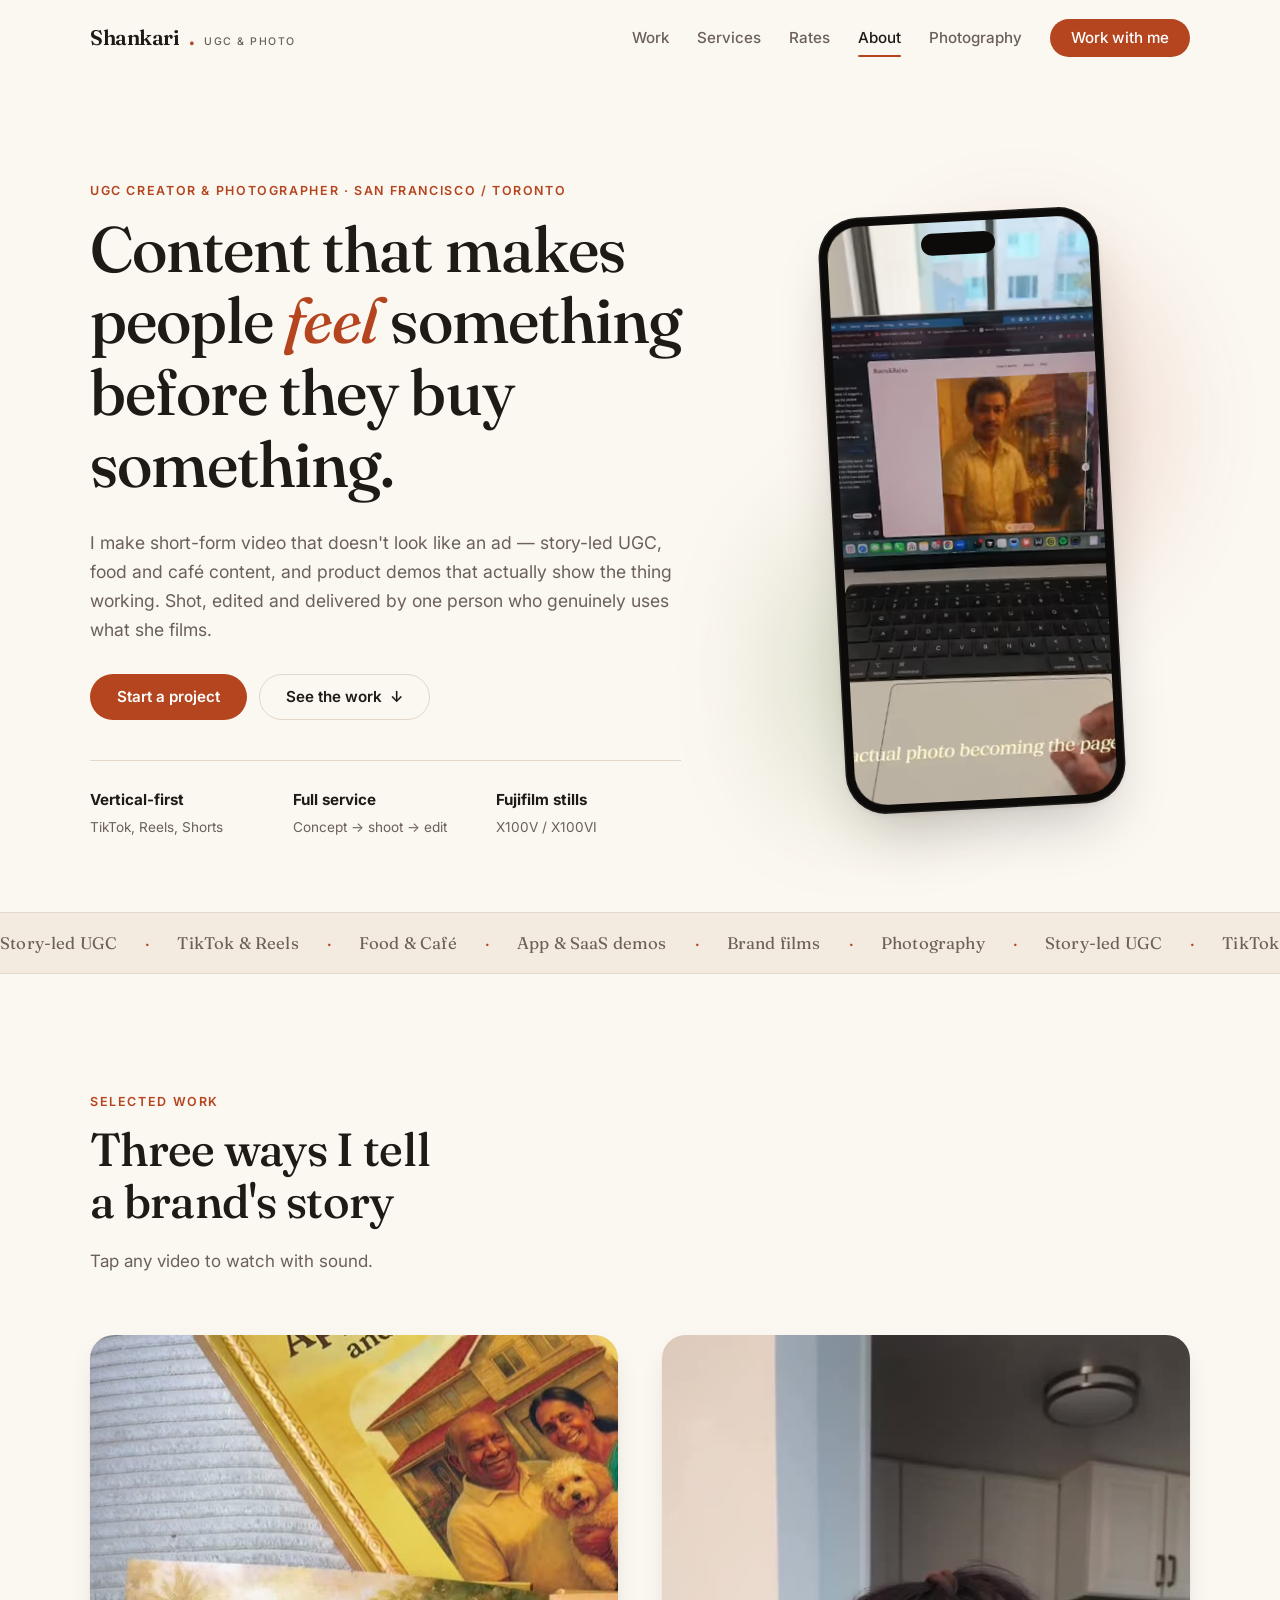
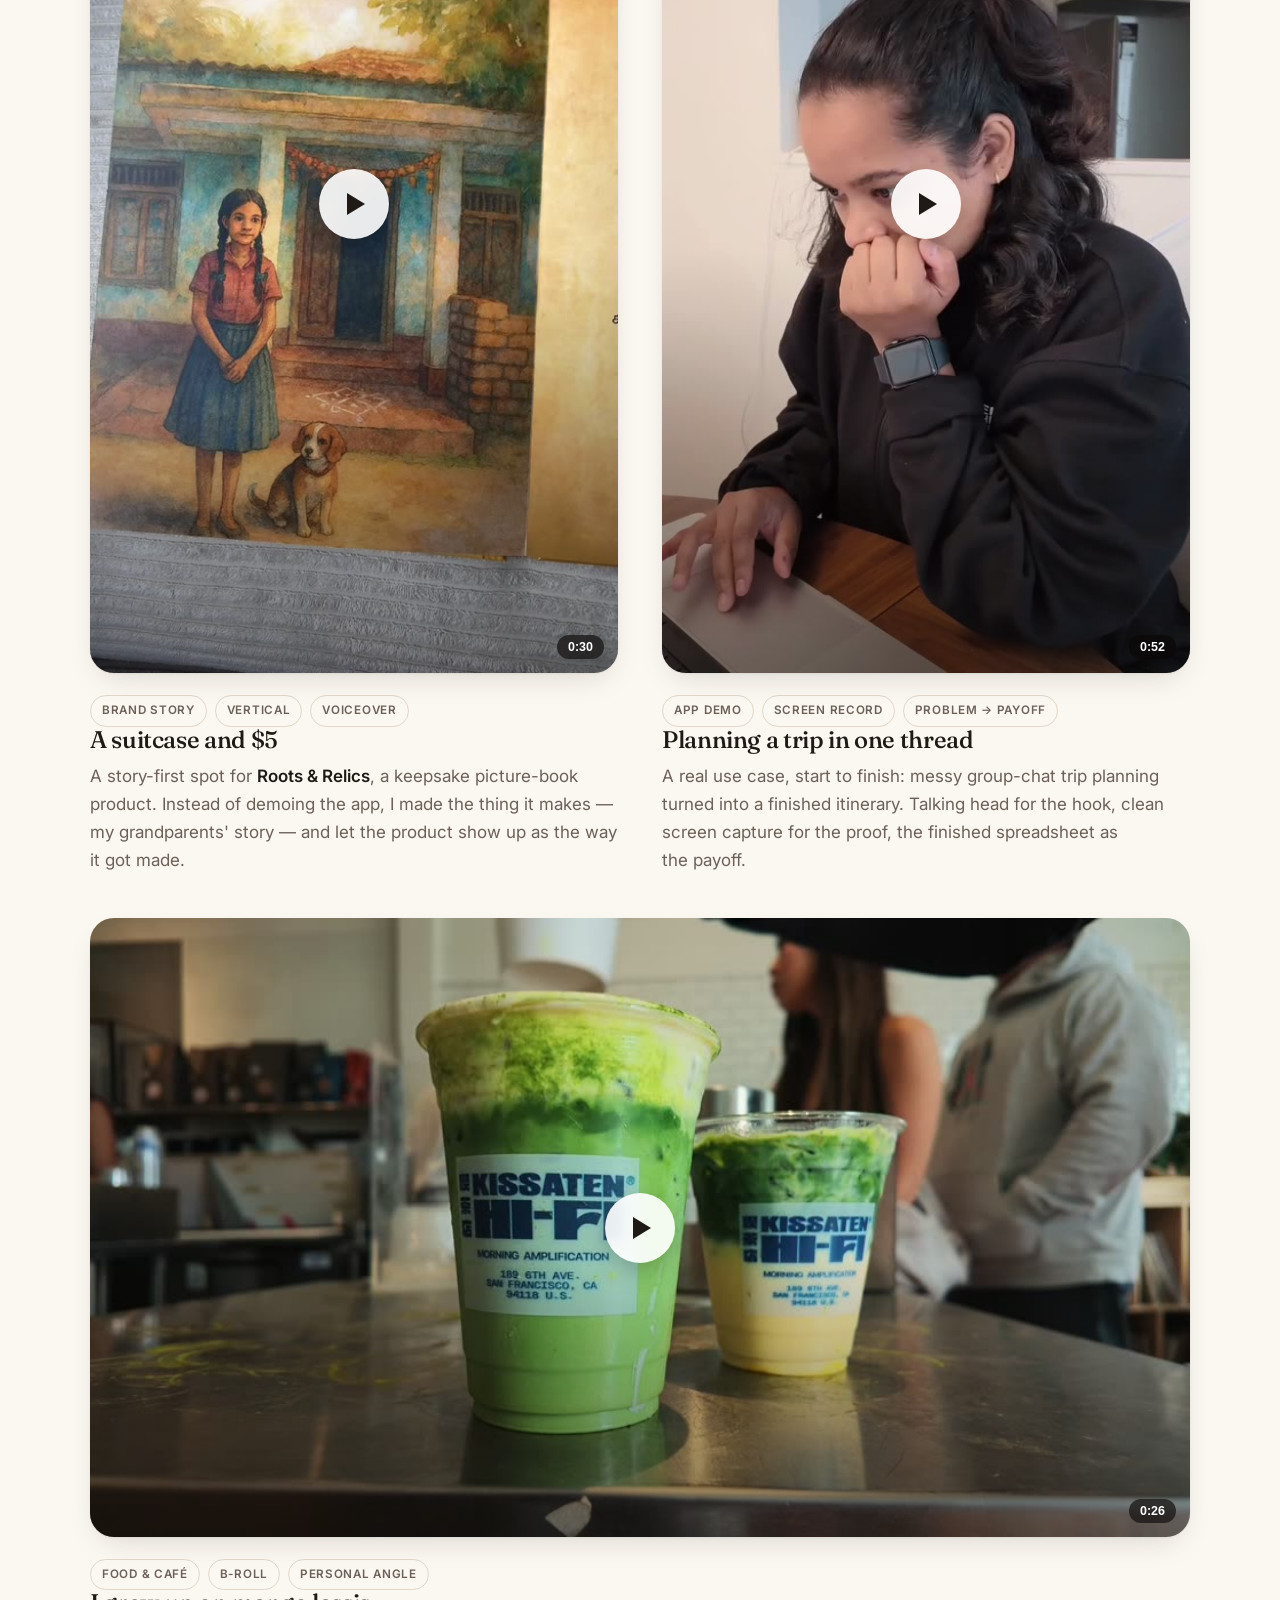
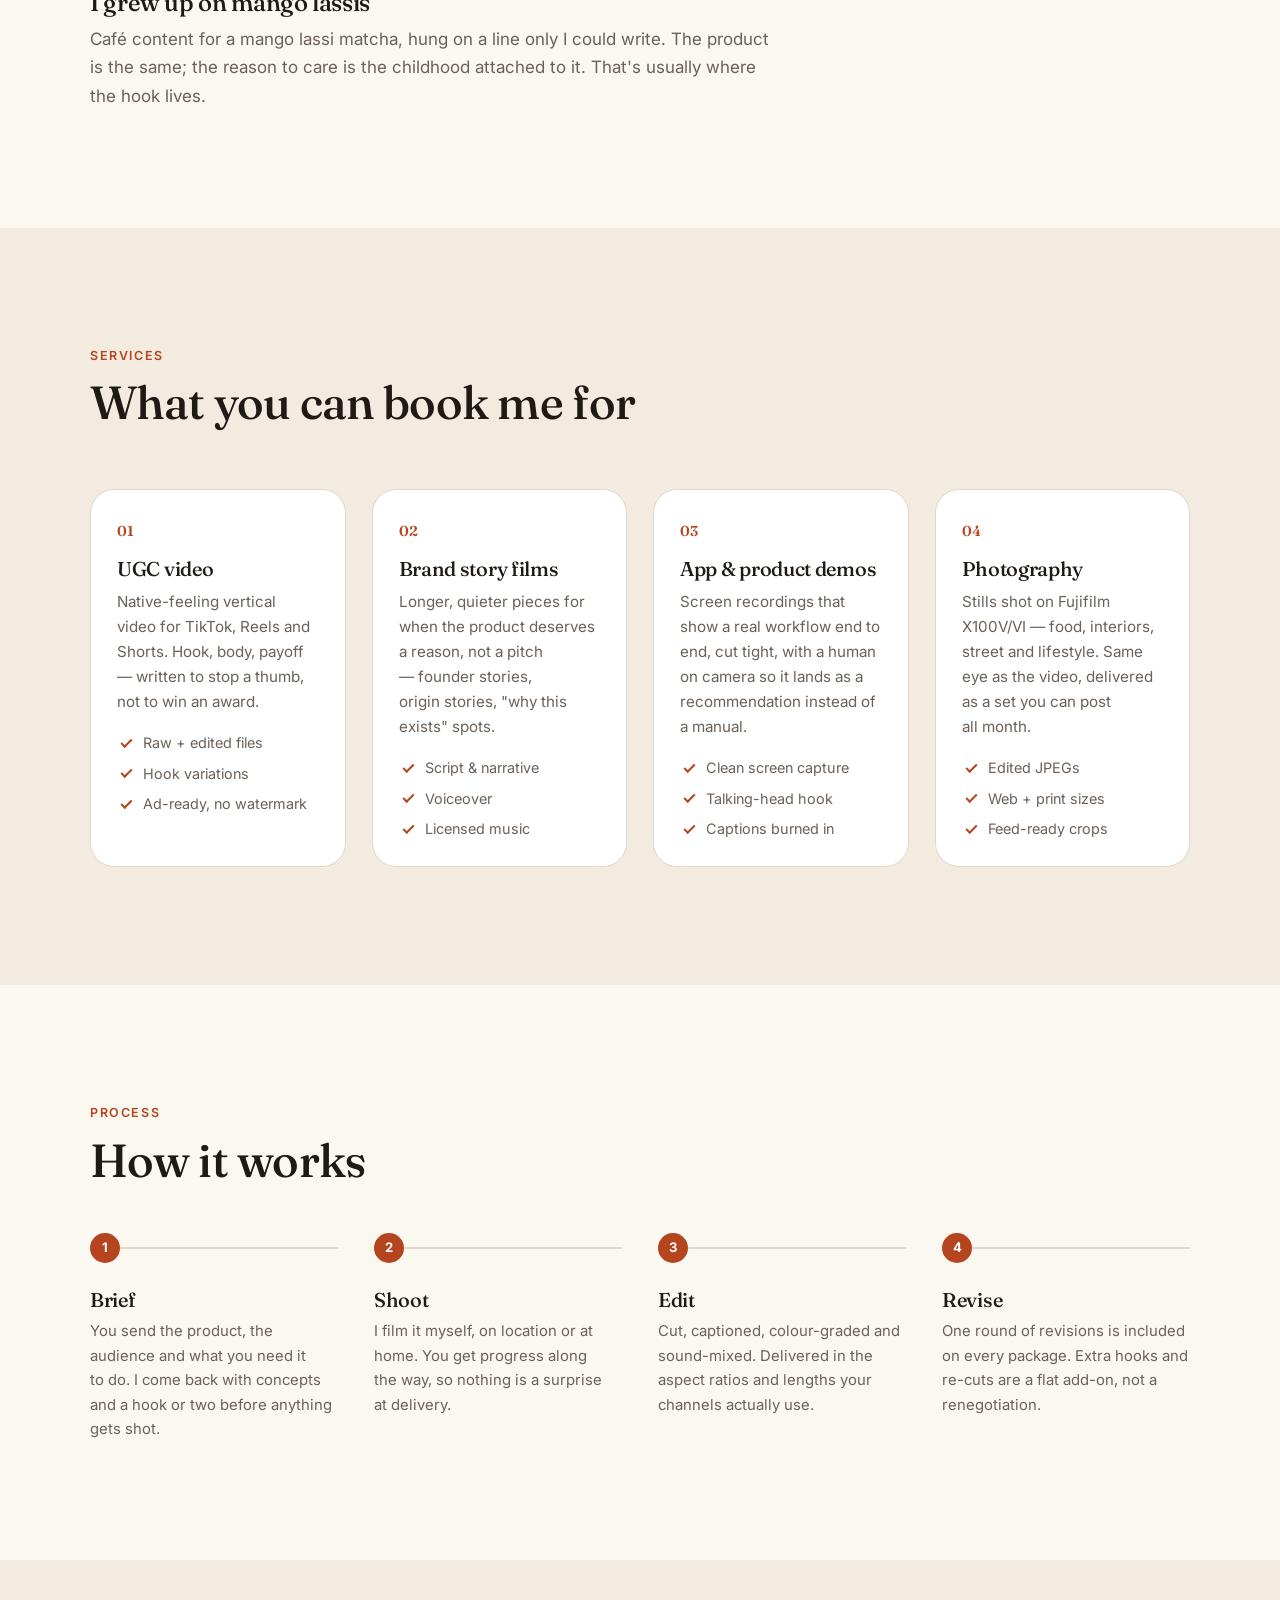
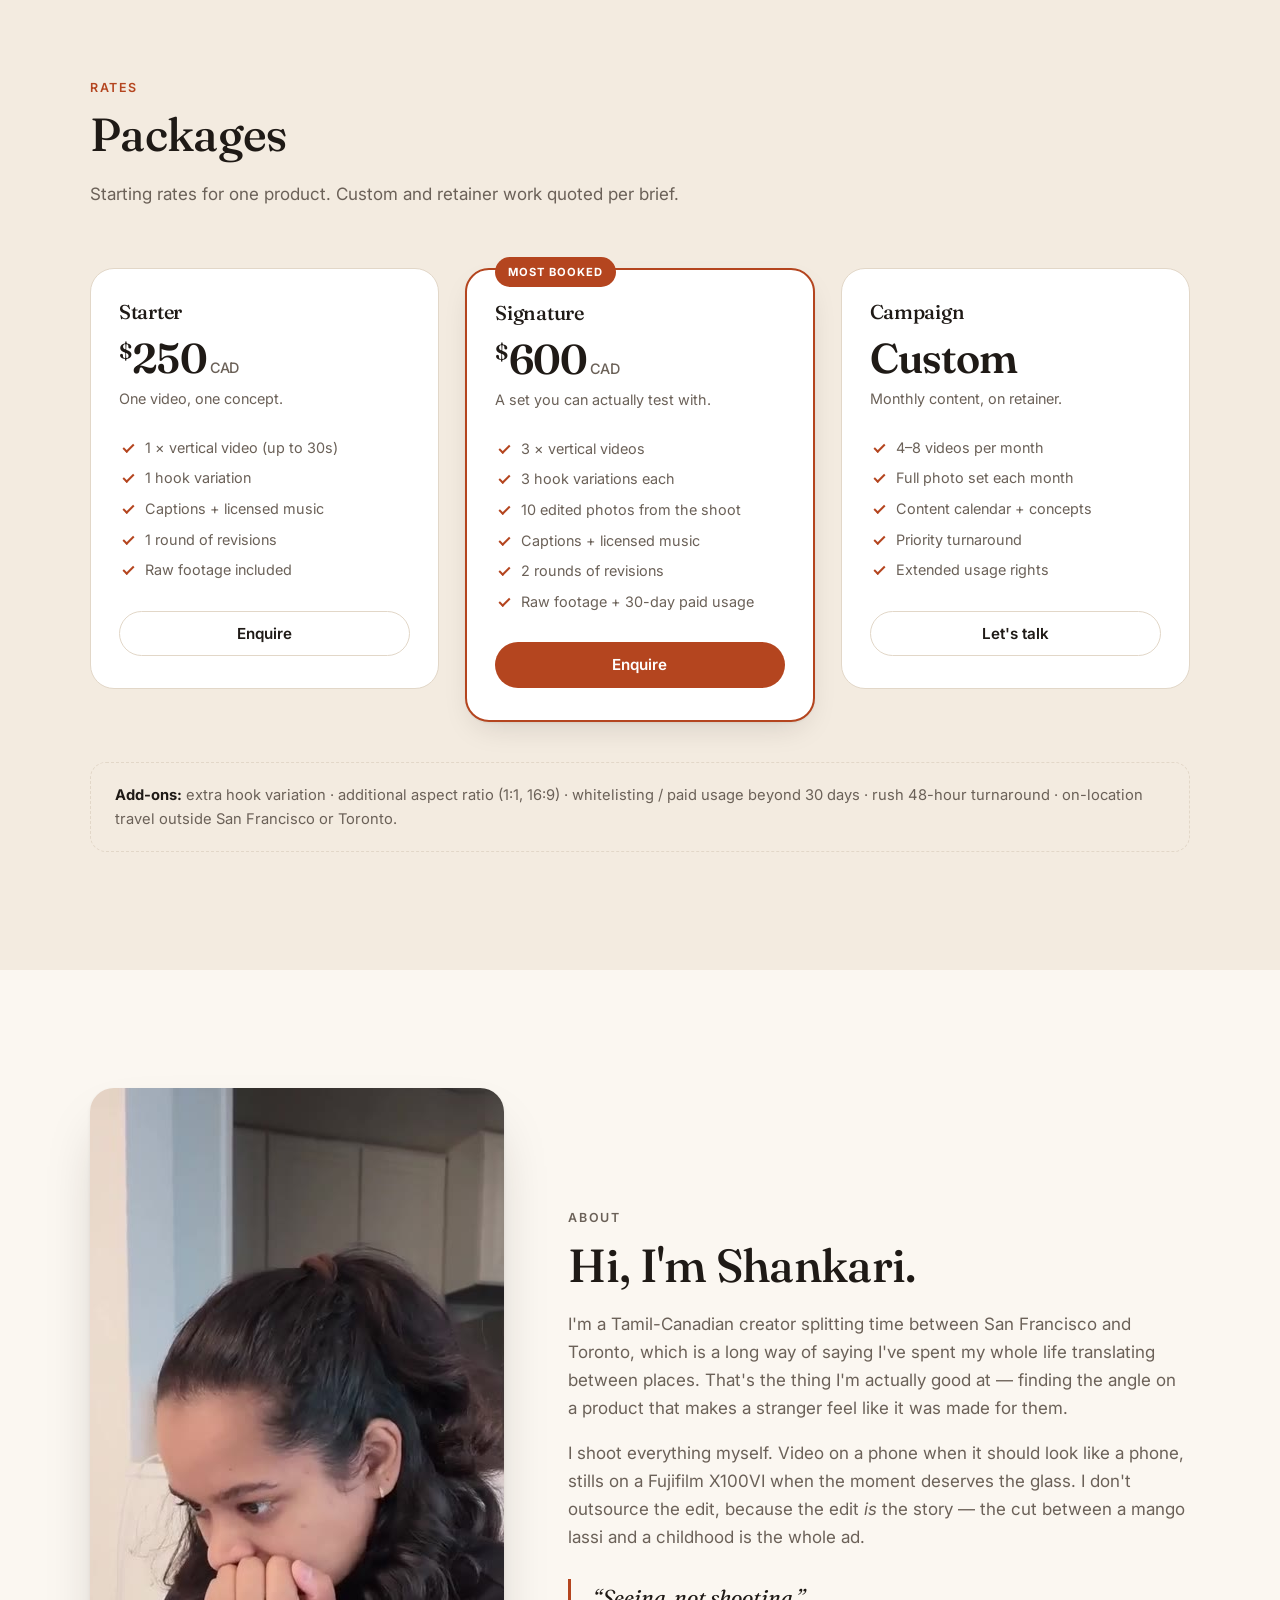
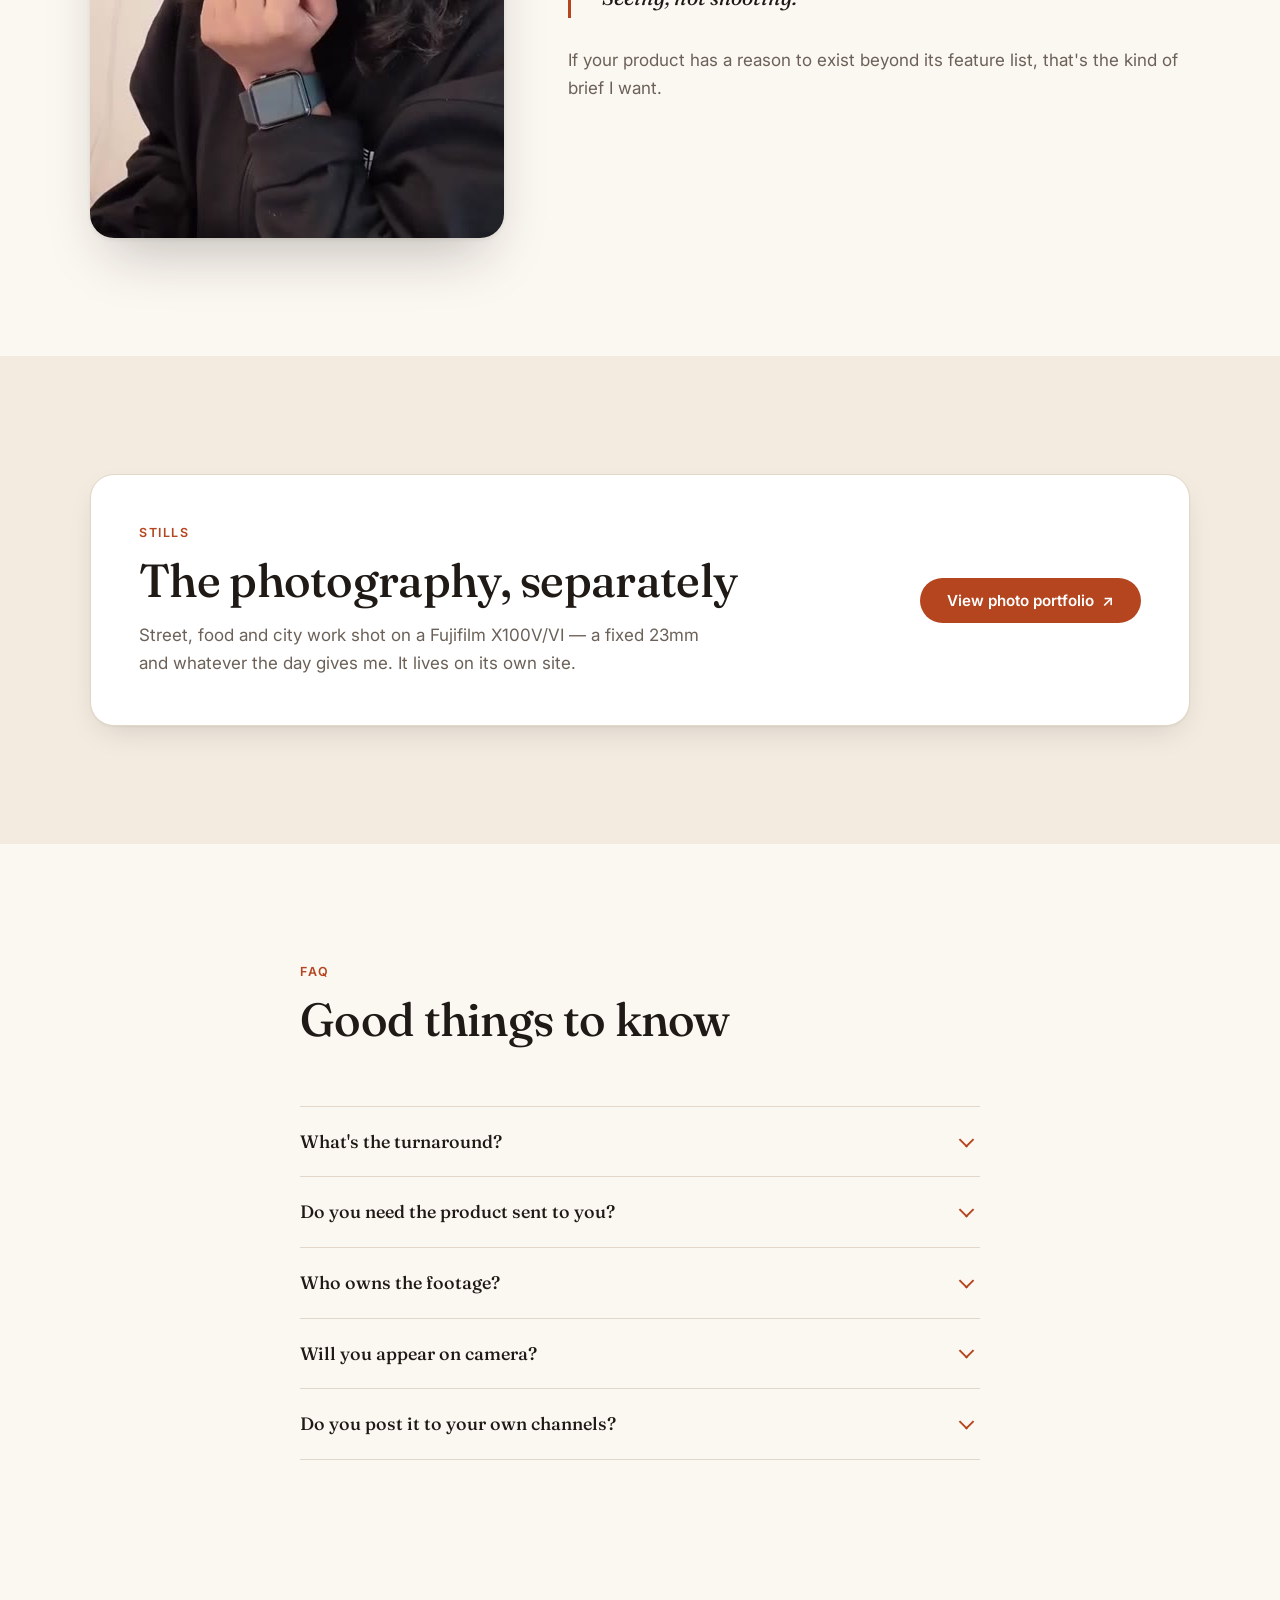
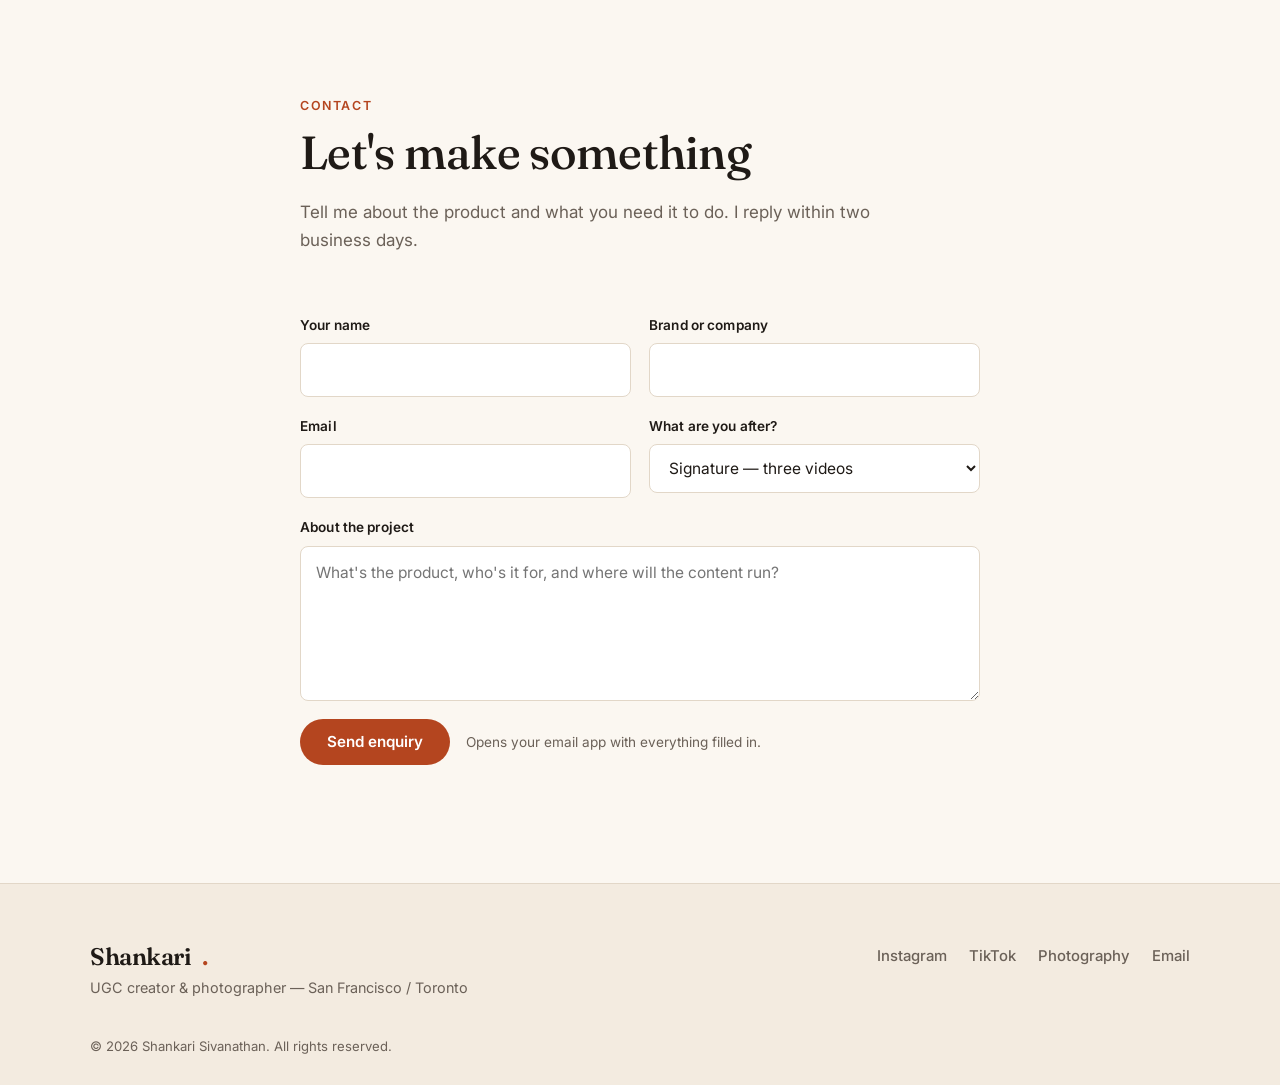
==== index.html @ bd24db2f "Add UGC portfolio site A one-page portfolio for UGC / short-form video work, built as static HTML, C" ====
<!doctype html>
<html lang="en">
<head>
<meta charset="utf-8">
<meta name="viewport" content="width=device-width, initial-scale=1">

<!-- ═══ EDIT ME ═══ Title + description show up in Google and when the link is shared. -->
<title>Shankari Sivanathan — UGC Creator &amp; Photographer</title>
<meta name="description" content="Story-led UGC, short-form video and photography for food, lifestyle and app brands. Based in San Francisco and Toronto.">
<meta name="author" content="Shankari Sivanathan">
<meta name="theme-color" content="#fbf7f1" media="(prefers-color-scheme: light)">
<meta name="theme-color" content="#16120f" media="(prefers-color-scheme: dark)">

<!-- Social share preview -->
<meta property="og:type" content="website">
<meta property="og:title" content="Shankari Sivanathan — UGC Creator &amp; Photographer">
<meta property="og:description" content="Story-led UGC, short-form video and photography for food, lifestyle and app brands.">
<meta property="og:image" content="assets/img/og-image.jpg">
<meta name="twitter:card" content="summary_large_image">

<link rel="icon" href="data:image/svg+xml,%3Csvg xmlns='http://www.w3.org/2000/svg' viewBox='0 0 100 100'%3E%3Ctext y='.9em' font-size='90'%3E%F0%9F%8E%9E%EF%B8%8F%3C/text%3E%3C/svg%3E">

<link rel="preconnect" href="https://fonts.googleapis.com">
<link rel="preconnect" href="https://fonts.gstatic.com" crossorigin>
<link href="https://fonts.googleapis.com/css2?family=Fraunces:opsz,wght@9..144,400;9..144,500;9..144,600&family=Inter:wght@400;500;600&display=swap" rel="stylesheet">
<link rel="stylesheet" href="assets/css/styles.css">
</head>

<body>
<a class="skip-link" href="#work">Skip to work</a>

<!-- ───────────────────────── Header ───────────────────────── -->
<header class="site-header" id="top">
  <div class="wrap header-inner">
    <a class="wordmark" href="#top">
      Shankari<span class="dot">.</span>
      <span class="wordmark-sub">UGC &amp; Photo</span>
    </a>

    <nav class="nav" id="nav" aria-label="Main">
      <a href="#work">Work</a>
      <a href="#services">Services</a>
      <a href="#rates">Rates</a>
      <a href="#about">About</a>
      <a href="#photography">Photography</a>
      <a class="btn btn-sm btn-primary" href="#contact">Work with me</a>
    </nav>

    <button class="nav-toggle" id="navToggle" aria-expanded="false" aria-controls="nav" aria-label="Open menu">
      <span></span><span></span><span></span>
    </button>
  </div>
</header>

<main>

<!-- ───────────────────────── Hero ───────────────────────── -->
<section class="hero">
  <div class="wrap hero-grid">
    <div class="hero-copy reveal">
      <p class="eyebrow">UGC Creator &amp; Photographer · San Francisco / Toronto</p>
      <h1>Content that makes people <em>feel</em> something<br>before they buy something.</h1>
      <p class="lede">
        I make short-form video that doesn't look like an ad — story-led UGC, food and café
        content, and product demos that actually show the thing working. Shot, edited and
        delivered by one person who genuinely uses what she films.
      </p>
      <div class="hero-actions">
        <a class="btn btn-primary" href="#contact">Start a project</a>
        <a class="btn btn-ghost" href="#work">See the work <span aria-hidden="true">↓</span></a>
      </div>
      <ul class="hero-meta">
        <li><strong>Vertical-first</strong><span>TikTok, Reels, Shorts</span></li>
        <li><strong>Full service</strong><span>Concept → shoot → edit</span></li>
        <li><strong>Fujifilm stills</strong><span>X100V / X100VI</span></li>
      </ul>
    </div>

    <div class="hero-visual reveal" aria-hidden="true">
      <div class="phone">
        <div class="phone-notch"></div>
        <video poster="assets/img/poster-roots.jpg"
               muted loop playsinline autoplay preload="metadata" tabindex="-1">
          <source src="assets/video/hero-loop.mp4"  type="video/mp4">
          <source src="assets/video/hero-loop.webm" type="video/webm">
        </video>
      </div>
      <div class="hero-blob"></div>
    </div>
  </div>
</section>

<!-- ───────────────────────── Marquee ───────────────────────── -->
<div class="marquee" aria-hidden="true">
  <div class="marquee-track">
    <span>Story-led UGC</span><span>·</span><span>TikTok &amp; Reels</span><span>·</span>
    <span>Food &amp; Café</span><span>·</span><span>App &amp; SaaS demos</span><span>·</span>
    <span>Brand films</span><span>·</span><span>Photography</span><span>·</span>
    <span>Story-led UGC</span><span>·</span><span>TikTok &amp; Reels</span><span>·</span>
    <span>Food &amp; Café</span><span>·</span><span>App &amp; SaaS demos</span><span>·</span>
    <span>Brand films</span><span>·</span><span>Photography</span><span>·</span>
  </div>
</div>

<!-- ───────────────────────── Work ───────────────────────── -->
<section class="section" id="work">
  <div class="wrap">
    <header class="section-head reveal">
      <p class="eyebrow">Selected work</p>
      <h2>Three ways I tell a brand's story</h2>
      <p class="section-sub">Tap any video to watch with sound.</p>
    </header>

    <!--
      ═══ ADD A NEW VIDEO ═══
      1. Drop the .mp4 in  assets/video/   (H.264 / .mp4 — not .mov)
         Optional: a matching .webm, listed in data-video-webm (see README)
      2. Drop a poster .jpg in  assets/img/
      3. Copy one <article class="work-card"> block below and change the
         data-video, data-title, poster, heading and text.
         Use class "is-wide" on the card for landscape (16:9) videos.
    -->
    <div class="work-grid">

      <article class="work-card reveal">
        <button class="work-media" data-video="assets/video/roots-and-relics.mp4"
                data-video-webm="assets/video/roots-and-relics.webm"
                data-title="Roots &amp; Relics — brand story film"
                aria-label="Play: Roots and Relics brand story film">
          <img src="assets/img/poster-roots.jpg" alt="Pages of a handmade picture book telling a family's story" loading="lazy" width="540" height="960">
          <span class="play" aria-hidden="true"></span>
          <span class="dur">0:30</span>
        </button>
        <div class="work-body">
          <p class="tags"><span>Brand story</span><span>Vertical</span><span>Voiceover</span></p>
          <h3>A suitcase and $5</h3>
          <p>A story-first spot for <strong>Roots &amp; Relics</strong>, a keepsake picture-book
             product. Instead of demoing the app, I made the thing it makes — my grandparents'
             story — and let the product show up as the way it got made.</p>
        </div>
      </article>

      <article class="work-card reveal">
        <button class="work-media" data-video="assets/video/ai-trip-planner.mp4"
                data-video-webm="assets/video/ai-trip-planner.webm"
                data-title="AI trip planner — product demo"
                aria-label="Play: AI trip planner product demo">
          <img src="assets/img/poster-trip.jpg" alt="Creator at a laptop planning a trip with an AI assistant" loading="lazy" width="540" height="960">
          <span class="play" aria-hidden="true"></span>
          <span class="dur">0:52</span>
        </button>
        <div class="work-body">
          <p class="tags"><span>App demo</span><span>Screen record</span><span>Problem → payoff</span></p>
          <h3>Planning a trip in one thread</h3>
          <p>A real use case, start to finish: messy group-chat trip planning turned into a
             finished itinerary. Talking head for the hook, clean screen capture for the proof,
             the finished spreadsheet as the payoff.</p>
        </div>
      </article>

      <article class="work-card is-wide reveal">
        <button class="work-media" data-video="assets/video/kissaten-matcha.mp4"
                data-video-webm="assets/video/kissaten-matcha.webm"
                data-title="Kissaten Hi-Fi — café content"
                aria-label="Play: Kissaten Hi-Fi café content">
          <img src="assets/img/poster-matcha.jpg" alt="Two mango lassi matcha drinks on a café counter" loading="lazy" width="960" height="540">
          <span class="play" aria-hidden="true"></span>
          <span class="dur">0:26</span>
        </button>
        <div class="work-body">
          <p class="tags"><span>Food &amp; café</span><span>B-roll</span><span>Personal angle</span></p>
          <h3>I grew up on mango lassis</h3>
          <p>Café content for a mango lassi matcha, hung on a line only I could write. The
             product is the same; the reason to care is the childhood attached to it. That's
             usually where the hook lives.</p>
        </div>
      </article>

    </div>
  </div>
</section>

<!-- ───────────────────────── Services ───────────────────────── -->
<section class="section section-alt" id="services">
  <div class="wrap">
    <header class="section-head reveal">
      <p class="eyebrow">Services</p>
      <h2>What you can book me for</h2>
    </header>

    <div class="card-grid">
      <article class="card reveal">
        <span class="card-num">01</span>
        <h3>UGC video</h3>
        <p>Native-feeling vertical video for TikTok, Reels and Shorts. Hook, body, payoff —
           written to stop a thumb, not to win an award.</p>
        <ul class="ticks">
          <li>Raw + edited files</li><li>Hook variations</li><li>Ad-ready, no watermark</li>
        </ul>
      </article>

      <article class="card reveal">
        <span class="card-num">02</span>
        <h3>Brand story films</h3>
        <p>Longer, quieter pieces for when the product deserves a reason, not a pitch — founder
           stories, origin stories, "why this exists" spots.</p>
        <ul class="ticks">
          <li>Script &amp; narrative</li><li>Voiceover</li><li>Licensed music</li>
        </ul>
      </article>

      <article class="card reveal">
        <span class="card-num">03</span>
        <h3>App &amp; product demos</h3>
        <p>Screen recordings that show a real workflow end to end, cut tight, with a human on
           camera so it lands as a recommendation instead of a manual.</p>
        <ul class="ticks">
          <li>Clean screen capture</li><li>Talking-head hook</li><li>Captions burned in</li>
        </ul>
      </article>

      <article class="card reveal">
        <span class="card-num">04</span>
        <h3>Photography</h3>
        <p>Stills shot on Fujifilm X100V/VI — food, interiors, street and lifestyle. Same eye
           as the video, delivered as a set you can post all month.</p>
        <ul class="ticks">
          <li>Edited JPEGs</li><li>Web + print sizes</li><li>Feed-ready crops</li>
        </ul>
      </article>
    </div>
  </div>
</section>

<!-- ───────────────────────── Process ───────────────────────── -->
<section class="section" id="process">
  <div class="wrap">
    <header class="section-head reveal">
      <p class="eyebrow">Process</p>
      <h2>How it works</h2>
    </header>
    <ol class="steps">
      <li class="reveal"><span class="step-n">1</span><h3>Brief</h3>
        <p>You send the product, the audience and what you need it to do. I come back with
           concepts and a hook or two before anything gets shot.</p></li>
      <li class="reveal"><span class="step-n">2</span><h3>Shoot</h3>
        <p>I film it myself, on location or at home. You get progress along the way, so nothing
           is a surprise at delivery.</p></li>
      <li class="reveal"><span class="step-n">3</span><h3>Edit</h3>
        <p>Cut, captioned, colour-graded and sound-mixed. Delivered in the aspect ratios and
           lengths your channels actually use.</p></li>
      <li class="reveal"><span class="step-n">4</span><h3>Revise</h3>
        <p>One round of revisions is included on every package. Extra hooks and re-cuts are a
           flat add-on, not a renegotiation.</p></li>
    </ol>
  </div>
</section>

<!-- ───────────────────────── Rates ───────────────────────── -->
<section class="section section-alt" id="rates">
  <div class="wrap">
    <header class="section-head reveal">
      <p class="eyebrow">Rates</p>
      <h2>Packages</h2>
      <p class="section-sub">Starting rates for one product. Custom and retainer work quoted per brief.</p>
    </header>

    <!--
      ═══ EDIT ME ═══  Set your real prices, currency and deliverables below.
      These numbers are placeholders — change every one before you share this link.
    -->
    <div class="price-grid">
      <article class="price reveal">
        <h3>Starter</h3>
        <p class="amount"><span class="cur">$</span>250<span class="per"> CAD</span></p>
        <p class="price-sub">One video, one concept.</p>
        <ul class="ticks">
          <li>1 × vertical video (up to 30s)</li>
          <li>1 hook variation</li>
          <li>Captions + licensed music</li>
          <li>1 round of revisions</li>
          <li>Raw footage included</li>
        </ul>
        <a class="btn btn-ghost btn-block" href="#contact">Enquire</a>
      </article>

      <article class="price featured reveal">
        <span class="badge">Most booked</span>
        <h3>Signature</h3>
        <p class="amount"><span class="cur">$</span>600<span class="per"> CAD</span></p>
        <p class="price-sub">A set you can actually test with.</p>
        <ul class="ticks">
          <li>3 × vertical videos</li>
          <li>3 hook variations each</li>
          <li>10 edited photos from the shoot</li>
          <li>Captions + licensed music</li>
          <li>2 rounds of revisions</li>
          <li>Raw footage + 30-day paid usage</li>
        </ul>
        <a class="btn btn-primary btn-block" href="#contact">Enquire</a>
      </article>

      <article class="price reveal">
        <h3>Campaign</h3>
        <p class="amount">Custom</p>
        <p class="price-sub">Monthly content, on retainer.</p>
        <ul class="ticks">
          <li>4–8 videos per month</li>
          <li>Full photo set each month</li>
          <li>Content calendar + concepts</li>
          <li>Priority turnaround</li>
          <li>Extended usage rights</li>
        </ul>
        <a class="btn btn-ghost btn-block" href="#contact">Let's talk</a>
      </article>
    </div>

    <p class="addons reveal">
      <strong>Add-ons:</strong> extra hook variation · additional aspect ratio (1:1, 16:9) ·
      whitelisting / paid usage beyond 30 days · rush 48-hour turnaround · on-location travel
      outside San Francisco or Toronto.
    </p>
  </div>
</section>

<!-- ───────────────────────── About ───────────────────────── -->
<section class="section" id="about">
  <div class="wrap about-grid">
    <div class="about-photo reveal">
      <img src="assets/img/portrait.jpg" alt="Shankari at her desk, mid-thought" loading="lazy" width="600" height="750">
    </div>
    <div class="about-copy reveal">
      <p class="eyebrow">About</p>
      <h2>Hi, I'm Shankari.</h2>
      <p>I'm a Tamil-Canadian creator splitting time between San Francisco and Toronto, which is
         a long way of saying I've spent my whole life translating between places. That's the
         thing I'm actually good at — finding the angle on a product that makes a stranger feel
         like it was made for them.</p>
      <p>I shoot everything myself. Video on a phone when it should look like a phone, stills on
         a Fujifilm X100VI when the moment deserves the glass. I don't outsource the edit,
         because the edit <em>is</em> the story — the cut between a mango lassi and a childhood
         is the whole ad.</p>
      <blockquote>“Seeing, not shooting.”</blockquote>
      <p>If your product has a reason to exist beyond its feature list, that's the kind of brief
         I want.</p>
    </div>
  </div>
</section>

<!-- ───────────────────────── Photography ───────────────────────── -->
<section class="section section-alt" id="photography">
  <div class="wrap">
    <div class="photo-cta reveal">
      <div>
        <p class="eyebrow">Stills</p>
        <h2>The photography, separately</h2>
        <p>Street, food and city work shot on a Fujifilm X100V/VI — a fixed 23mm and whatever the
           day gives me. It lives on its own site.</p>
      </div>
      <!-- ═══ EDIT ME ═══ Your Fujifilm portfolio link. -->
      <a class="btn btn-primary" href="https://readymag.website/u4170055511/6109700/" target="_blank" rel="noopener">
        View photo portfolio <span aria-hidden="true">↗</span>
      </a>
    </div>
  </div>
</section>

<!-- ───────────────────────── FAQ ───────────────────────── -->
<section class="section" id="faq">
  <div class="wrap narrow">
    <header class="section-head reveal">
      <p class="eyebrow">FAQ</p>
      <h2>Good things to know</h2>
    </header>

    <div class="faq reveal">
      <details>
        <summary>What's the turnaround?</summary>
        <p>Usually 7–10 days from receiving the product, depending on the package. Rush delivery
           in 48 hours is available as an add-on.</p>
      </details>
      <details>
        <summary>Do you need the product sent to you?</summary>
        <p>For physical products, yes — genuine use is the whole point, and it shows on camera.
           For apps and software, account access is enough.</p>
      </details>
      <details>
        <summary>Who owns the footage?</summary>
        <p>You get full ownership of the delivered videos for organic use. Paid ads and
           whitelisting are included for 30 days on Signature; longer usage is a flat add-on.</p>
      </details>
      <details>
        <summary>Will you appear on camera?</summary>
        <p>Yes, when it helps. Some briefs are better as hands-only or pure B-roll — I'll tell
           you which one I think your product needs.</p>
      </details>
      <details>
        <summary>Do you post it to your own channels?</summary>
        <p>Content is delivered for you to post. Posting to my own accounts is available as a
           separate add-on, quoted per campaign.</p>
      </details>
    </div>
  </div>
</section>

<!-- ───────────────────────── Contact ───────────────────────── -->
<section class="section contact" id="contact">
  <div class="wrap narrow">
    <header class="section-head reveal">
      <p class="eyebrow">Contact</p>
      <h2>Let's make something</h2>
      <p class="section-sub">Tell me about the product and what you need it to do. I reply within two business days.</p>
    </header>

    <!--
      ═══ EDIT ME ═══
      This form opens the visitor's email app, pre-filled. It needs no server, so it
      works on GitHub Pages as-is — just change data-email below to your real address.

      Want messages to land in your inbox without opening their mail app?
      Make a free form at https://formspree.io, then replace the <form> tag with:
          <form class="form" action="https://formspree.io/f/YOUR_ID" method="POST">
      and delete the data-email attribute.
    -->
    <form class="form reveal" id="contactForm" data-email="YOUR-EMAIL@example.com">
      <div class="field">
        <label for="f-name">Your name</label>
        <input id="f-name" name="name" type="text" required autocomplete="name">
      </div>
      <div class="field">
        <label for="f-brand">Brand or company</label>
        <input id="f-brand" name="brand" type="text" autocomplete="organization">
      </div>
      <div class="field">
        <label for="f-email">Email</label>
        <input id="f-email" name="email" type="email" required autocomplete="email">
      </div>
      <div class="field">
        <label for="f-package">What are you after?</label>
        <select id="f-package" name="package">
          <option>Starter — one video</option>
          <option selected>Signature — three videos</option>
          <option>Campaign — monthly retainer</option>
          <option>Photography only</option>
          <option>Not sure yet</option>
        </select>
      </div>
      <div class="field full">
        <label for="f-msg">About the project</label>
        <textarea id="f-msg" name="message" rows="5" required
          placeholder="What's the product, who's it for, and where will the content run?"></textarea>
      </div>
      <div class="full form-actions">
        <button class="btn btn-primary" type="submit">Send enquiry</button>
        <p class="form-note" id="formNote">Opens your email app with everything filled in.</p>
      </div>
    </form>
  </div>
</section>

</main>

<!-- ───────────────────────── Footer ───────────────────────── -->
<footer class="site-footer">
  <div class="wrap footer-inner">
    <div>
      <p class="wordmark">Shankari<span class="dot">.</span></p>
      <p class="muted">UGC creator &amp; photographer — San Francisco / Toronto</p>
    </div>
    <!-- ═══ EDIT ME ═══ Swap in your real handles and links. -->
    <nav class="footer-links" aria-label="Elsewhere">
      <a href="https://instagram.com/" target="_blank" rel="noopener">Instagram</a>
      <a href="https://tiktok.com/" target="_blank" rel="noopener">TikTok</a>
      <a href="https://readymag.website/u4170055511/6109700/" target="_blank" rel="noopener">Photography</a>
      <a href="#contact">Email</a>
    </nav>
  </div>
  <p class="copyright">© <span id="year">2026</span> Shankari Sivanathan. All rights reserved.</p>
</footer>

<!-- ───────────────────────── Video lightbox ───────────────────────── -->
<div class="lightbox" id="lightbox" role="dialog" aria-modal="true" aria-label="Video player" hidden>
  <button class="lb-close" id="lbClose" aria-label="Close video">&times;</button>
  <figure class="lb-inner">
    <video id="lbVideo" controls playsinline preload="metadata"></video>
    <figcaption id="lbCaption"></figcaption>
  </figure>
</div>

<script src="assets/js/main.js"></script>
</body>
</html>
---- assets/css/styles.css ----
/* ═══════════════════════════════════════════════════════════
   Shankari — UGC portfolio
   Warm editorial: bone paper, espresso ink, terracotta accent.
   ═══════════════════════════════════════════════════════════ */

/* ── Tokens ─────────────────────────────────────────────── */
:root {
  --bg:        #fbf7f1;
  --bg-alt:    #f3ebe0;
  --surface:   #ffffff;
  --ink:       #1f1a16;
  --ink-soft:  #6b6158;
  --line:      #e2d7c8;
  --accent:    #b4451f;
  --accent-ink:#ffffff;
  --accent-sub:#7d8f52;
  --shadow:    0 1px 2px rgba(31,26,22,.05), 0 12px 32px -12px rgba(31,26,22,.18);
  --shadow-lg: 0 2px 4px rgba(31,26,22,.06), 0 30px 60px -20px rgba(31,26,22,.28);

  --font-display: "Fraunces", "Iowan Old Style", Georgia, serif;
  --font-body: "Inter", system-ui, -apple-system, "Segoe UI", sans-serif;

  --r-sm: 8px;
  --r:    16px;
  --r-lg: 24px;
  --wrap: 1180px;
  --pad:  clamp(20px, 5vw, 40px);
}

@media (prefers-color-scheme: dark) {
  :root:not([data-theme="light"]) {
    --bg:        #16120f;
    --bg-alt:    #1e1815;
    --surface:   #221c18;
    --ink:       #f5eee5;
    --ink-soft:  #b0a396;
    --line:      #352c25;
    --accent:    #e2743f;
    --accent-ink:#1a1310;
    --accent-sub:#9db06a;
    --shadow:    0 1px 2px rgba(0,0,0,.4), 0 12px 32px -12px rgba(0,0,0,.6);
    --shadow-lg: 0 2px 4px rgba(0,0,0,.4), 0 30px 60px -20px rgba(0,0,0,.7);
  }
}
:root[data-theme="dark"] {
  --bg:#16120f; --bg-alt:#1e1815; --surface:#221c18; --ink:#f5eee5;
  --ink-soft:#b0a396; --line:#352c25; --accent:#e2743f; --accent-ink:#1a1310;
  --accent-sub:#9db06a;
  --shadow:0 1px 2px rgba(0,0,0,.4),0 12px 32px -12px rgba(0,0,0,.6);
  --shadow-lg:0 2px 4px rgba(0,0,0,.4),0 30px 60px -20px rgba(0,0,0,.7);
}

/* ── Base ───────────────────────────────────────────────── */
*, *::before, *::after { box-sizing: border-box; }

html { scroll-behavior: smooth; scroll-padding-top: 88px; -webkit-text-size-adjust: 100%; }
@media (prefers-reduced-motion: reduce) { html { scroll-behavior: auto; } }

body {
  margin: 0;
  background: var(--bg);
  color: var(--ink);
  font-family: var(--font-body);
  font-size: 17px;
  line-height: 1.65;
  -webkit-font-smoothing: antialiased;
  overflow-x: hidden;
}

img, video { max-width: 100%; display: block; }
a { color: inherit; }

h1, h2, h3 {
  font-family: var(--font-display);
  font-weight: 500;
  line-height: 1.12;
  letter-spacing: -.015em;
  margin: 0 0 .4em;
  text-wrap: balance;
}
h1 { font-size: clamp(2.3rem, 5.6vw, 4rem); }
h2 { font-size: clamp(1.9rem, 4vw, 2.9rem); }
h3 { font-size: 1.25rem; }
p  { margin: 0 0 1em; text-wrap: pretty; }
em { font-style: italic; }

:focus-visible {
  outline: 2.5px solid var(--accent);
  outline-offset: 3px;
  border-radius: 4px;
}

.skip-link {
  position: absolute; left: -9999px; top: 0; z-index: 200;
  background: var(--accent); color: var(--accent-ink);
  padding: 12px 20px; border-radius: 0 0 var(--r-sm) 0; font-weight: 600;
}
.skip-link:focus { left: 0; }

.wrap { width: 100%; max-width: var(--wrap); margin-inline: auto; padding-inline: var(--pad); }
.wrap.narrow { max-width: 760px; }

.eyebrow {
  font-size: .78rem; font-weight: 600; letter-spacing: .13em;
  text-transform: uppercase; color: var(--accent); margin: 0 0 .9em;
}
.muted { color: var(--ink-soft); }

/* ── Buttons ────────────────────────────────────────────── */
.btn {
  display: inline-flex; align-items: center; justify-content: center; gap: .5em;
  padding: 14px 26px; border: 1.5px solid transparent; border-radius: 999px;
  font: 600 .95rem/1 var(--font-body); text-decoration: none; cursor: pointer;
  transition: transform .18s ease, background-color .18s ease, color .18s ease, border-color .18s ease;
  white-space: nowrap;
}
.btn:hover { transform: translateY(-2px); }
.btn:active { transform: translateY(0); }
.btn-primary { background: var(--accent); color: var(--accent-ink); }
.btn-primary:hover { background: color-mix(in srgb, var(--accent) 85%, var(--ink)); }
.btn-ghost { border-color: var(--line); color: var(--ink); background: transparent; }
.btn-ghost:hover { border-color: var(--accent); color: var(--accent); }
.btn-sm { padding: 10px 20px; font-size: .88rem; }
.btn-block { display: flex; width: 100%; }

/* ── Header ─────────────────────────────────────────────── */
.site-header {
  position: sticky; top: 0; z-index: 100;
  background: color-mix(in srgb, var(--bg) 88%, transparent);
  backdrop-filter: blur(14px);
  border-bottom: 1px solid transparent;
  transition: border-color .25s ease;
}
.site-header.stuck { border-bottom-color: var(--line); }

.header-inner { display: flex; align-items: center; justify-content: space-between; gap: 20px; min-height: 76px; }

.wordmark {
  font-family: var(--font-display); font-size: 1.32rem; font-weight: 600;
  text-decoration: none; letter-spacing: -.02em; line-height: 1.1;
  display: flex; align-items: baseline; gap: .45em; margin: 0;
}
.wordmark .dot { color: var(--accent); }
.wordmark-sub {
  font: 500 .66rem/1 var(--font-body); letter-spacing: .14em;
  text-transform: uppercase; color: var(--ink-soft);
}

.nav { display: flex; align-items: center; gap: 28px; }
.nav a {
  text-decoration: none; font-size: .95rem; font-weight: 500; color: var(--ink-soft);
  transition: color .18s ease; position: relative;
}
.nav a:not(.btn):hover, .nav a.active { color: var(--ink); }
.nav a.btn-primary { color: var(--accent-ink); }
.nav a.btn-ghost { color: var(--ink); }
.nav a:not(.btn).active::after {
  content: ""; position: absolute; left: 0; right: 0; bottom: -6px;
  height: 2px; background: var(--accent); border-radius: 2px;
}

.nav-toggle {
  display: none; flex-direction: column; justify-content: center; gap: 5px;
  width: 44px; height: 44px; padding: 0 10px;
  background: none; border: 1px solid var(--line); border-radius: 12px; cursor: pointer;
}
.nav-toggle span {
  display: block; height: 2px; background: var(--ink); border-radius: 2px;
  transition: transform .25s ease, opacity .2s ease;
}
.nav-toggle[aria-expanded="true"] span:nth-child(1) { transform: translateY(7px) rotate(45deg); }
.nav-toggle[aria-expanded="true"] span:nth-child(2) { opacity: 0; }
.nav-toggle[aria-expanded="true"] span:nth-child(3) { transform: translateY(-7px) rotate(-45deg); }

@media (max-width: 900px) {
  .nav-toggle { display: flex; }
  .nav {
    position: fixed; inset: 76px 0 auto 0;
    flex-direction: column; align-items: stretch; gap: 0;
    background: var(--bg); border-bottom: 1px solid var(--line);
    padding: 12px var(--pad) 28px; box-shadow: var(--shadow);
    transform: translateY(-12px); opacity: 0; pointer-events: none;
    transition: opacity .22s ease, transform .22s ease;
    max-height: calc(100dvh - 76px); overflow-y: auto;
  }
  .nav.open { transform: none; opacity: 1; pointer-events: auto; }
  .nav a { padding: 15px 0; border-bottom: 1px solid var(--line); font-size: 1.05rem; }
  .nav a:not(.btn).active::after { display: none; }
  .nav .btn { margin-top: 18px; border-bottom: 0; }
}

/* ── Hero ───────────────────────────────────────────────── */
.hero {
  padding: clamp(48px, 9vw, 104px) 0 clamp(40px, 6vw, 72px);
  position: relative; overflow: hidden;
}
.hero-grid {
  display: grid; grid-template-columns: 1.15fr .85fr;
  gap: clamp(32px, 6vw, 72px); align-items: center;
}
.hero h1 { margin-bottom: .45em; }
.hero h1 em { color: var(--accent); font-style: italic; }

.lede { font-size: 1.1rem; color: var(--ink-soft); max-width: 54ch; }

.hero-actions { display: flex; flex-wrap: wrap; gap: 12px; margin: 30px 0 40px; }

.hero-meta {
  display: grid; grid-template-columns: repeat(3, 1fr); gap: 18px;
  list-style: none; margin: 0; padding: 26px 0 0; border-top: 1px solid var(--line);
}
.hero-meta strong { display: block; font-size: .95rem; }
.hero-meta span { font-size: .85rem; color: var(--ink-soft); }

/* Phone mock */
.hero-visual { position: relative; display: flex; justify-content: center; }
.phone {
  position: relative; width: min(280px, 72vw); aspect-ratio: 9 / 19.2;
  background: #0d0b0a; border-radius: 40px; padding: 9px;
  box-shadow: var(--shadow-lg), 0 0 0 1.5px rgba(255,255,255,.08) inset;
  transform: rotate(-3deg); z-index: 1;
}
.phone video { width: 100%; height: 100%; object-fit: cover; border-radius: 32px; }
.phone-notch {
  position: absolute; top: 20px; left: 50%; transform: translateX(-50%);
  width: 74px; height: 22px; background: #0d0b0a; border-radius: 999px; z-index: 2;
}
.hero-blob {
  position: absolute; inset: -12% -6% -6% -6%; z-index: 0;
  background: radial-gradient(60% 50% at 60% 40%, color-mix(in srgb, var(--accent) 22%, transparent), transparent 70%),
              radial-gradient(50% 45% at 30% 75%, color-mix(in srgb, var(--accent-sub) 26%, transparent), transparent 70%);
  filter: blur(30px);
}

@media (max-width: 900px) {
  .hero-grid { grid-template-columns: 1fr; }
  .phone { width: min(215px, 54vw); transform: rotate(-2deg); }
  .hero-meta { grid-template-columns: 1fr; gap: 12px; }
  .hero-meta li { display: flex; justify-content: space-between; gap: 16px; align-items: baseline; }
}

/* ── Marquee ────────────────────────────────────────────── */
.marquee {
  border-block: 1px solid var(--line); background: var(--bg-alt);
  padding: 16px 0; overflow: hidden; white-space: nowrap;
}
.marquee-track {
  display: inline-flex; gap: 28px; align-items: center;
  animation: slide 38s linear infinite; will-change: transform;
}
.marquee span {
  font-family: var(--font-display); font-size: 1.05rem; color: var(--ink-soft);
  letter-spacing: .01em;
}
.marquee span:nth-child(even) { color: var(--accent); }
@keyframes slide { from { transform: translateX(0); } to { transform: translateX(-50%); } }
@media (prefers-reduced-motion: reduce) { .marquee-track { animation: none; } }

/* ── Sections ───────────────────────────────────────────── */
.section { padding: clamp(64px, 10vw, 118px) 0; }
.section-alt { background: var(--bg-alt); }
.section-head { max-width: 640px; margin-bottom: clamp(36px, 5vw, 60px); }
.section-sub { color: var(--ink-soft); margin: 0; }

/* ── Work grid ──────────────────────────────────────────── */
.work-grid {
  display: grid; grid-template-columns: repeat(2, 1fr);
  gap: clamp(24px, 3.5vw, 44px);
}
.work-card.is-wide { grid-column: 1 / -1; }

.work-media {
  position: relative; display: block; width: 100%; padding: 0; margin: 0 0 22px;
  border: 0; border-radius: var(--r-lg); overflow: hidden; cursor: pointer;
  background: var(--bg-alt); box-shadow: var(--shadow);
  transition: transform .3s cubic-bezier(.2,.7,.3,1), box-shadow .3s ease;
}
.work-media img { width: 100%; height: 100%; object-fit: cover; aspect-ratio: 9 / 16; }
.is-wide .work-media img { aspect-ratio: 16 / 9; }
.work-media:hover { transform: translateY(-5px); box-shadow: var(--shadow-lg); }
.work-media::after {
  content: ""; position: absolute; inset: 0; pointer-events: none;
  background: linear-gradient(to top, rgba(10,7,5,.5), rgba(10,7,5,0) 45%);
}

.play {
  position: absolute; left: 50%; top: 50%; transform: translate(-50%, -50%);
  width: 70px; height: 70px; border-radius: 50%; z-index: 2;
  background: rgba(255,255,255,.9); backdrop-filter: blur(6px);
  box-shadow: 0 8px 24px rgba(0,0,0,.25);
  transition: transform .25s ease, background-color .25s ease;
}
.play::before {
  content: ""; position: absolute; left: 53%; top: 50%; transform: translate(-50%, -50%);
  border-style: solid; border-width: 11px 0 11px 18px;
  border-color: transparent transparent transparent #1f1a16;
}
.work-media:hover .play { transform: translate(-50%, -50%) scale(1.09); background: #fff; }

.dur {
  position: absolute; right: 14px; bottom: 14px; z-index: 2;
  background: rgba(10,7,5,.62); color: #fff; backdrop-filter: blur(4px);
  font-size: .78rem; font-weight: 600; padding: 5px 11px; border-radius: 999px;
  font-variant-numeric: tabular-nums;
}

.work-body h3 { margin-bottom: .35em; font-size: 1.5rem; }
.work-body p { color: var(--ink-soft); margin: 0; max-width: 62ch; }
.work-body strong { color: var(--ink); font-weight: 600; }

.tags { display: flex; flex-wrap: wrap; gap: 8px; margin: 0 0 14px; padding: 0; }
.tags span {
  font-size: .73rem; font-weight: 600; letter-spacing: .06em; text-transform: uppercase;
  padding: 5px 11px; border-radius: 999px;
  border: 1px solid var(--line); color: var(--ink-soft);
}

@media (max-width: 760px) {
  .work-grid { grid-template-columns: 1fr; }
  .work-media img { aspect-ratio: 4 / 5; }
}

/* ── Cards (services) ───────────────────────────────────── */
.card-grid {
  display: grid; grid-template-columns: repeat(auto-fit, minmax(255px, 1fr));
  gap: clamp(18px, 2.4vw, 26px);
}
.card {
  position: relative; background: var(--surface); border: 1px solid var(--line);
  border-radius: var(--r-lg); padding: 30px 26px 26px;
  transition: transform .25s ease, box-shadow .25s ease, border-color .25s ease;
}
.card:hover { transform: translateY(-4px); box-shadow: var(--shadow); border-color: color-mix(in srgb, var(--accent) 40%, var(--line)); }
.card-num {
  font-family: var(--font-display); font-size: .9rem; font-weight: 600;
  color: var(--accent); display: block; margin-bottom: 14px;
}
.card p { color: var(--ink-soft); font-size: .95rem; }

.ticks { list-style: none; margin: 18px 0 0; padding: 0; display: grid; gap: 9px; }
.ticks li {
  position: relative; padding-left: 26px; font-size: .9rem; color: var(--ink-soft); line-height: 1.5;
}
.ticks li::before {
  content: ""; position: absolute; left: 4px; top: .48em;
  width: 11px; height: 6px; border-left: 2px solid var(--accent);
  border-bottom: 2px solid var(--accent); transform: rotate(-45deg);
}

/* ── Steps ──────────────────────────────────────────────── */
.steps {
  list-style: none; margin: 0; padding: 0;
  display: grid; grid-template-columns: repeat(auto-fit, minmax(230px, 1fr));
  gap: clamp(22px, 3vw, 36px); counter-reset: s;
}
.steps li { position: relative; padding-top: 24px; border-top: 2px solid var(--line); }
.step-n {
  position: absolute; top: -16px; left: 0;
  width: 30px; height: 30px; border-radius: 50%;
  background: var(--accent); color: var(--accent-ink);
  display: grid; place-items: center; font-size: .82rem; font-weight: 700;
}
.steps h3 { margin: 16px 0 .4em; }
.steps p { color: var(--ink-soft); font-size: .93rem; margin: 0; }

/* ── Pricing ────────────────────────────────────────────── */
.price-grid {
  display: grid; grid-template-columns: repeat(auto-fit, minmax(265px, 1fr));
  gap: clamp(18px, 2.4vw, 26px); align-items: start;
}
.price {
  position: relative; background: var(--surface); border: 1px solid var(--line);
  border-radius: var(--r-lg); padding: 32px 28px;
  display: flex; flex-direction: column; gap: 4px;
}
.price.featured {
  border-color: var(--accent); border-width: 2px;
  box-shadow: var(--shadow);
}
.badge {
  position: absolute; top: -13px; left: 28px;
  background: var(--accent); color: var(--accent-ink);
  font-size: .7rem; font-weight: 700; letter-spacing: .09em; text-transform: uppercase;
  padding: 6px 13px; border-radius: 999px;
}
.price h3 { margin-bottom: .2em; }
.amount {
  font-family: var(--font-display); font-size: 2.6rem; font-weight: 600;
  line-height: 1.05; margin: 6px 0 2px; letter-spacing: -.02em;
}
.amount .cur { font-size: 1.4rem; vertical-align: super; margin-right: 1px; }
.amount .per { font-size: .9rem; font-family: var(--font-body); color: var(--ink-soft); font-weight: 500; }
.price-sub { color: var(--ink-soft); font-size: .9rem; margin: 0 0 4px; }
.price .ticks { margin-bottom: 26px; flex: 1; }
.price .btn { margin-top: auto; }

.addons {
  margin: clamp(26px, 4vw, 40px) 0 0; padding: 20px 24px;
  border: 1px dashed var(--line); border-radius: var(--r);
  color: var(--ink-soft); font-size: .92rem;
}
.addons strong { color: var(--ink); }

/* ── About ──────────────────────────────────────────────── */
.about-grid {
  display: grid; grid-template-columns: .8fr 1.2fr;
  gap: clamp(30px, 5vw, 64px); align-items: center;
}
.about-photo img {
  width: 100%; border-radius: var(--r-lg); box-shadow: var(--shadow-lg);
  aspect-ratio: 4 / 5; object-fit: cover; object-position: center 22%;
}
.about-copy p { color: var(--ink-soft); }
.about-copy blockquote {
  margin: 28px 0; padding: 4px 0 4px 22px; border-left: 3px solid var(--accent);
  font-family: var(--font-display); font-size: 1.35rem; font-style: italic;
  color: var(--ink); line-height: 1.4;
}
@media (max-width: 800px) {
  .about-grid { grid-template-columns: 1fr; }
  .about-photo img { max-width: 340px; }
}

/* ── Photography CTA ────────────────────────────────────── */
.photo-cta {
  display: flex; flex-wrap: wrap; align-items: center; justify-content: space-between;
  gap: 28px; padding: clamp(30px, 4vw, 48px);
  background: var(--surface); border: 1px solid var(--line); border-radius: var(--r-lg);
  box-shadow: var(--shadow);
}
.photo-cta h2 { margin-bottom: .3em; }
.photo-cta p:last-of-type { margin: 0; color: var(--ink-soft); max-width: 52ch; }

/* ── FAQ ────────────────────────────────────────────────── */
.faq { border-top: 1px solid var(--line); }
.faq details { border-bottom: 1px solid var(--line); }
.faq summary {
  cursor: pointer; list-style: none; padding: 20px 44px 20px 0; position: relative;
  font-family: var(--font-display); font-size: 1.12rem; font-weight: 500;
}
.faq summary::-webkit-details-marker { display: none; }
.faq summary::after {
  content: ""; position: absolute; right: 8px; top: 50%; width: 11px; height: 11px;
  border-right: 2px solid var(--accent); border-bottom: 2px solid var(--accent);
  transform: translateY(-70%) rotate(45deg); transition: transform .22s ease;
}
.faq details[open] summary::after { transform: translateY(-30%) rotate(-135deg); }
.faq details p { margin: 0 0 20px; color: var(--ink-soft); max-width: 66ch; }

/* ── Form ───────────────────────────────────────────────── */
.form { display: grid; grid-template-columns: 1fr 1fr; gap: 18px; }
.field { display: flex; flex-direction: column; gap: 7px; }
.field.full, .form-actions { grid-column: 1 / -1; }
.field label { font-size: .85rem; font-weight: 600; letter-spacing: .01em; }
.field input, .field select, .field textarea {
  font: inherit; font-size: .97rem; color: var(--ink);
  background: var(--surface); border: 1px solid var(--line); border-radius: var(--r-sm);
  padding: 13px 15px; width: 100%; transition: border-color .18s ease, box-shadow .18s ease;
}
.field textarea { resize: vertical; min-height: 120px; }
.field input:focus, .field select:focus, .field textarea:focus {
  outline: none; border-color: var(--accent);
  box-shadow: 0 0 0 3px color-mix(in srgb, var(--accent) 18%, transparent);
}
.form-actions { display: flex; flex-wrap: wrap; align-items: center; gap: 16px; }
.form-note { margin: 0; font-size: .85rem; color: var(--ink-soft); }
.form-note.ok { color: var(--accent-sub); font-weight: 600; }
@media (max-width: 620px) { .form { grid-template-columns: 1fr; } }

/* ── Footer ─────────────────────────────────────────────── */
.site-footer {
  background: var(--bg-alt); border-top: 1px solid var(--line);
  padding: clamp(40px, 5vw, 60px) 0 28px;
}
.footer-inner {
  display: flex; flex-wrap: wrap; gap: 26px;
  align-items: flex-start; justify-content: space-between;
}
.site-footer .wordmark { font-size: 1.5rem; margin-bottom: 6px; }
.site-footer .muted { margin: 0; font-size: .9rem; }
.footer-links { display: flex; flex-wrap: wrap; gap: 22px; }
.footer-links a {
  font-size: .93rem; font-weight: 500; color: var(--ink-soft); text-decoration: none;
  transition: color .18s ease;
}
.footer-links a:hover { color: var(--accent); }
.copyright {
  max-width: var(--wrap); margin: 36px auto 0; padding-inline: var(--pad);
  font-size: .82rem; color: var(--ink-soft);
}

/* ── Lightbox ───────────────────────────────────────────── */
.lightbox {
  position: fixed; inset: 0; z-index: 200;
  display: grid; place-items: center; padding: clamp(16px, 4vw, 40px);
  background: rgba(12,8,6,.9); backdrop-filter: blur(10px);
  opacity: 0; transition: opacity .25s ease;
}
.lightbox.show { opacity: 1; }
.lightbox[hidden] { display: none; }
.lb-inner { margin: 0; display: flex; flex-direction: column; align-items: center; gap: 14px; max-width: 100%; }
.lb-inner video {
  max-width: min(100%, 460px); max-height: 78dvh; width: auto;
  border-radius: var(--r); background: #000; box-shadow: var(--shadow-lg);
}
.lb-inner video.wide { max-width: min(100%, 940px); }
.lb-inner figcaption {
  color: #f3ece3; font-size: .92rem; font-weight: 500; text-align: center;
}
.lb-close {
  position: absolute; top: 14px; right: 18px;
  width: 48px; height: 48px; border-radius: 50%; border: 0; cursor: pointer;
  background: rgba(255,255,255,.12); color: #fff; font-size: 2rem; line-height: 1;
  display: grid; place-items: center; transition: background-color .18s ease;
}
.lb-close:hover { background: rgba(255,255,255,.24); }
body.lb-open { overflow: hidden; }

/* ── Scroll reveal ──────────────────────────────────────── */
.reveal { opacity: 0; transform: translateY(20px); transition: opacity .6s ease, transform .6s cubic-bezier(.2,.7,.3,1); }
.reveal.in { opacity: 1; transform: none; }
@media (prefers-reduced-motion: reduce) {
  .reveal { opacity: 1; transform: none; transition: none; }
  .btn:hover, .card:hover, .work-media:hover { transform: none; }
}

/* ── Print ──────────────────────────────────────────────── */
@media print {
  .site-header, .marquee, .hero-visual, .lightbox, .play, .dur { display: none !important; }
  body { background: #fff; color: #000; }
  .reveal { opacity: 1; transform: none; }
}
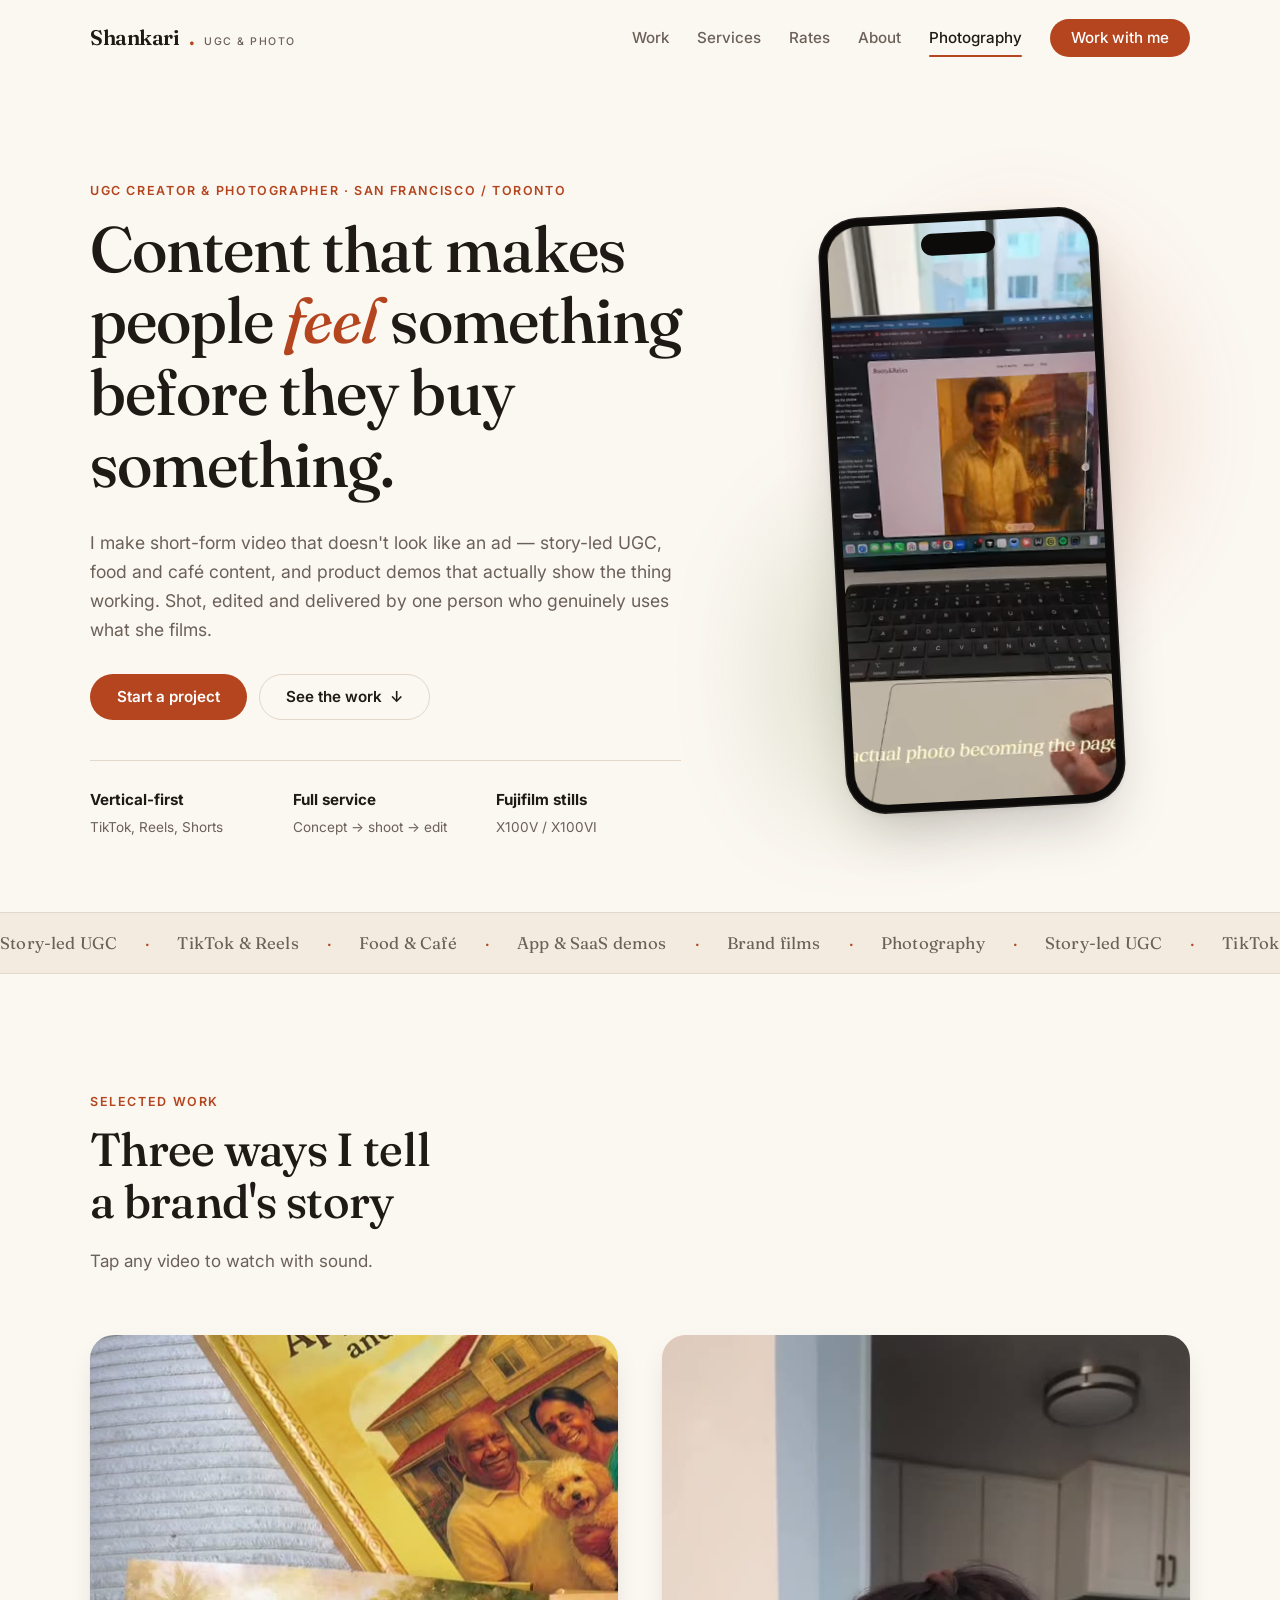
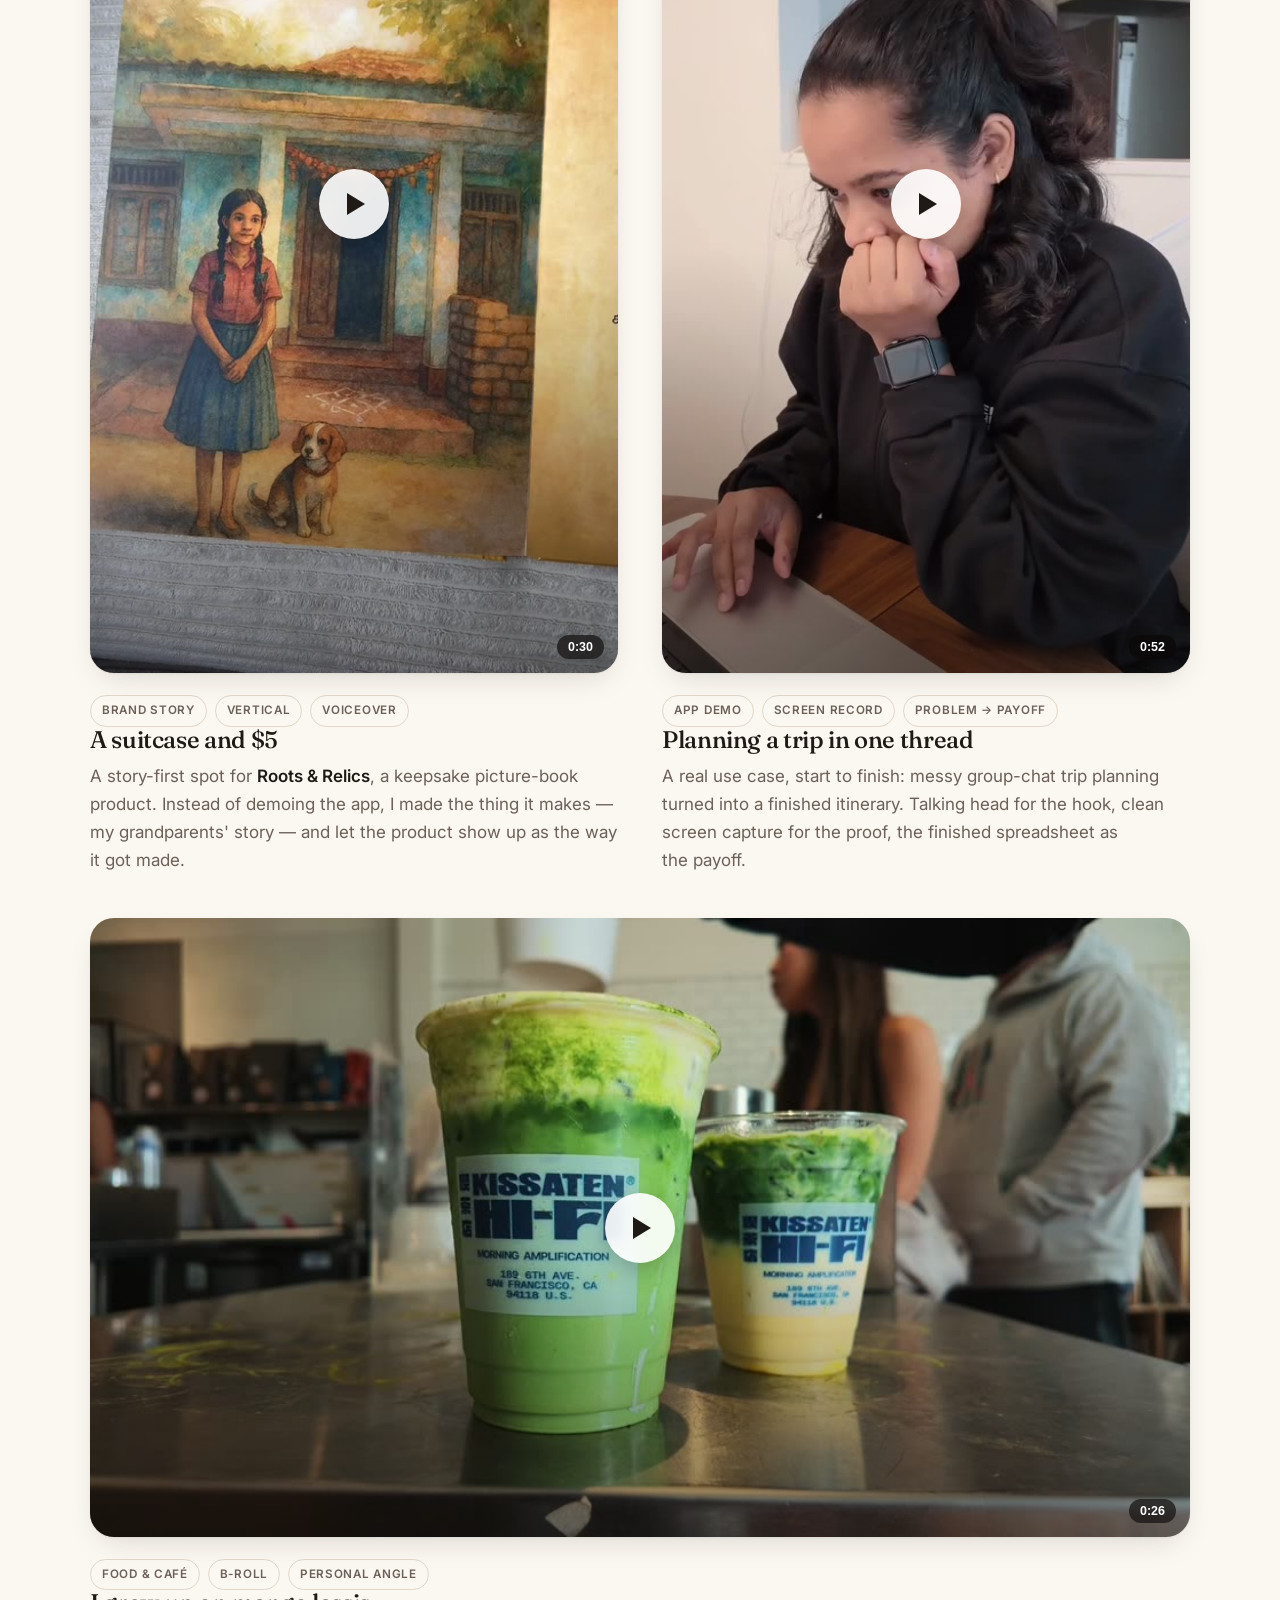
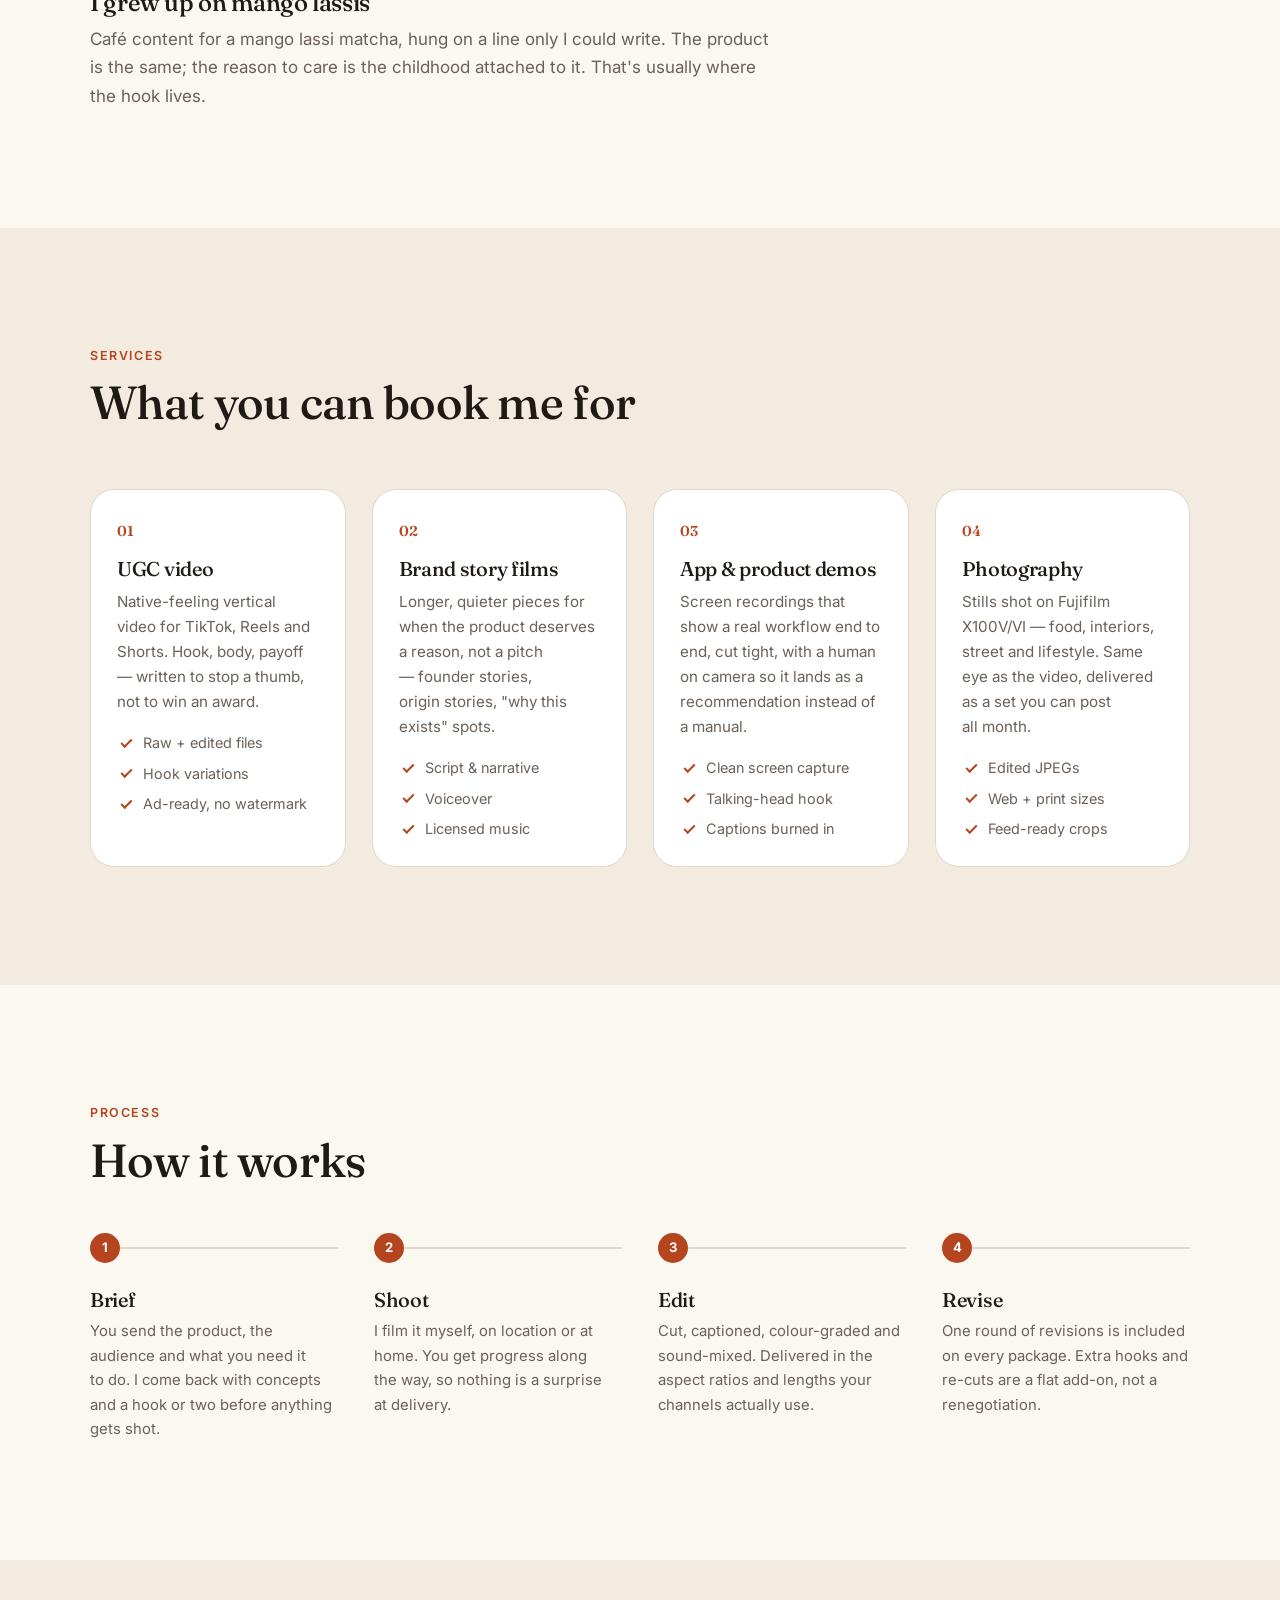
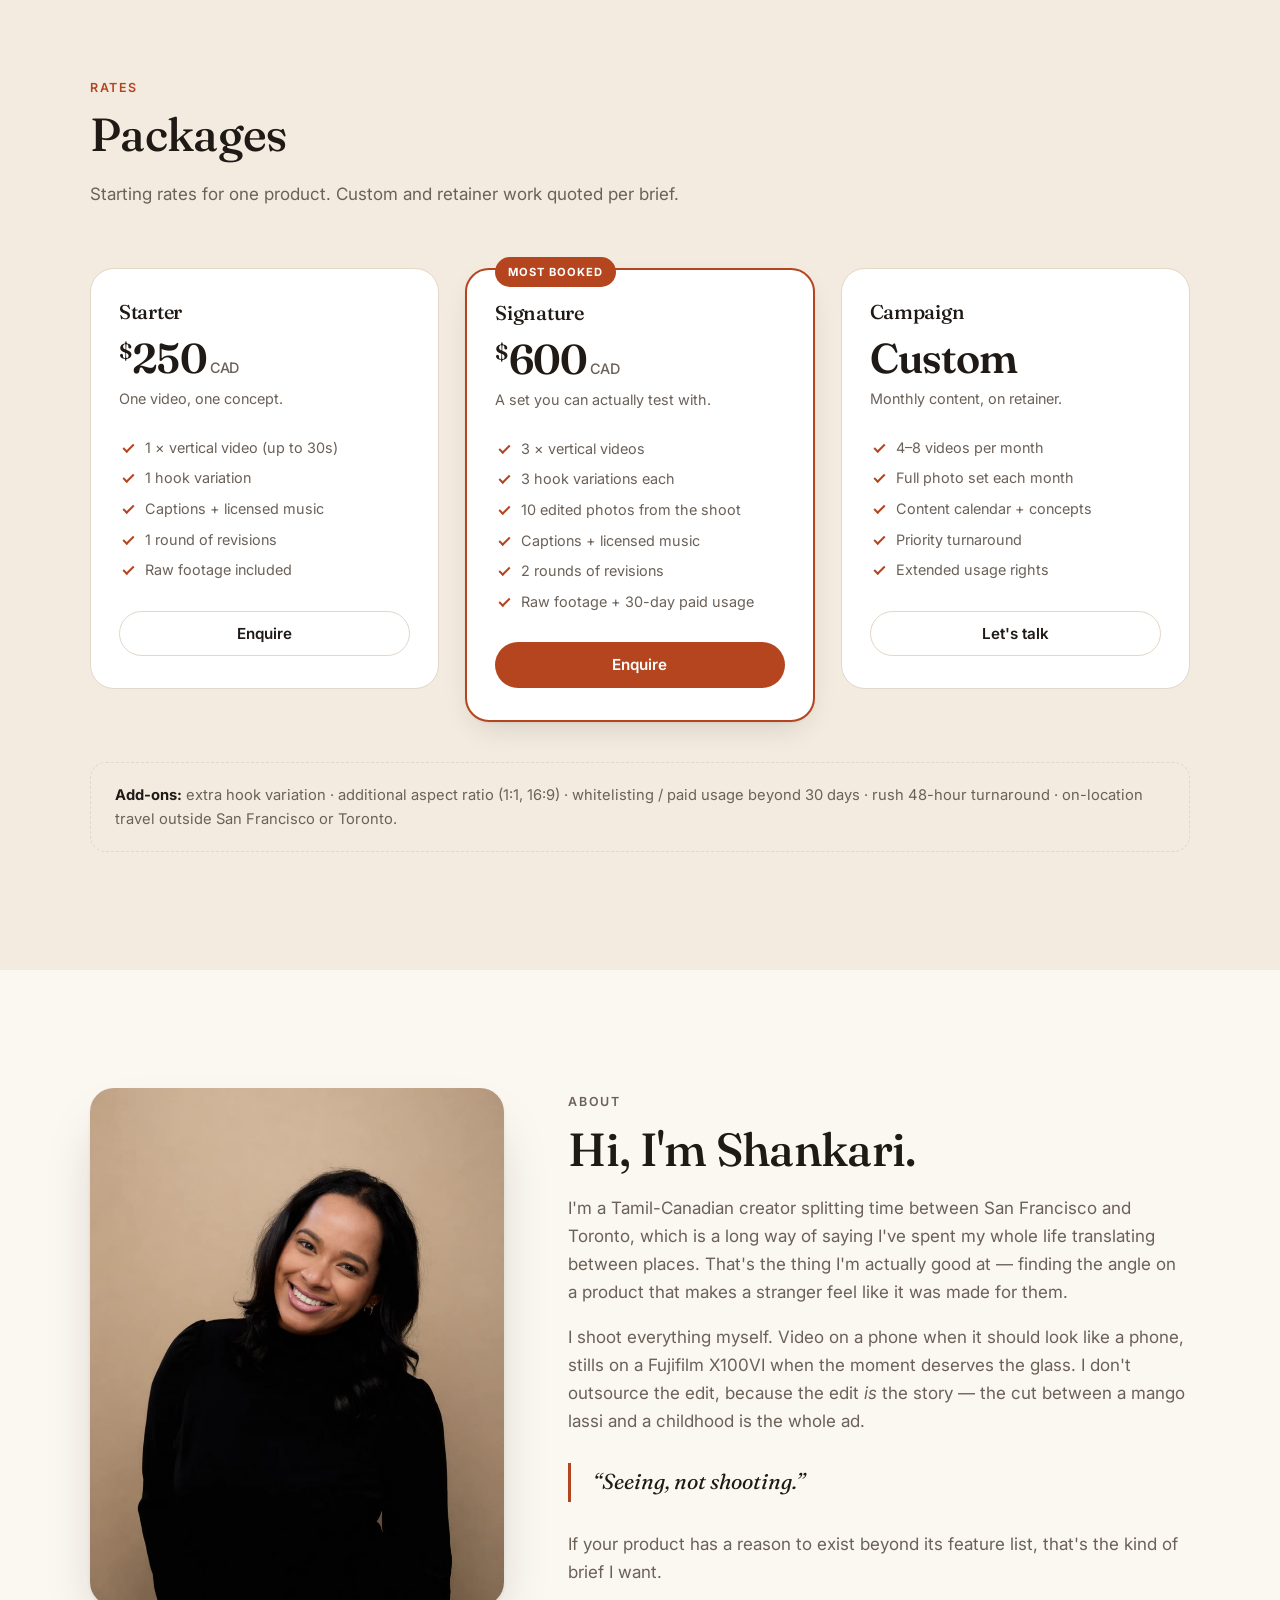
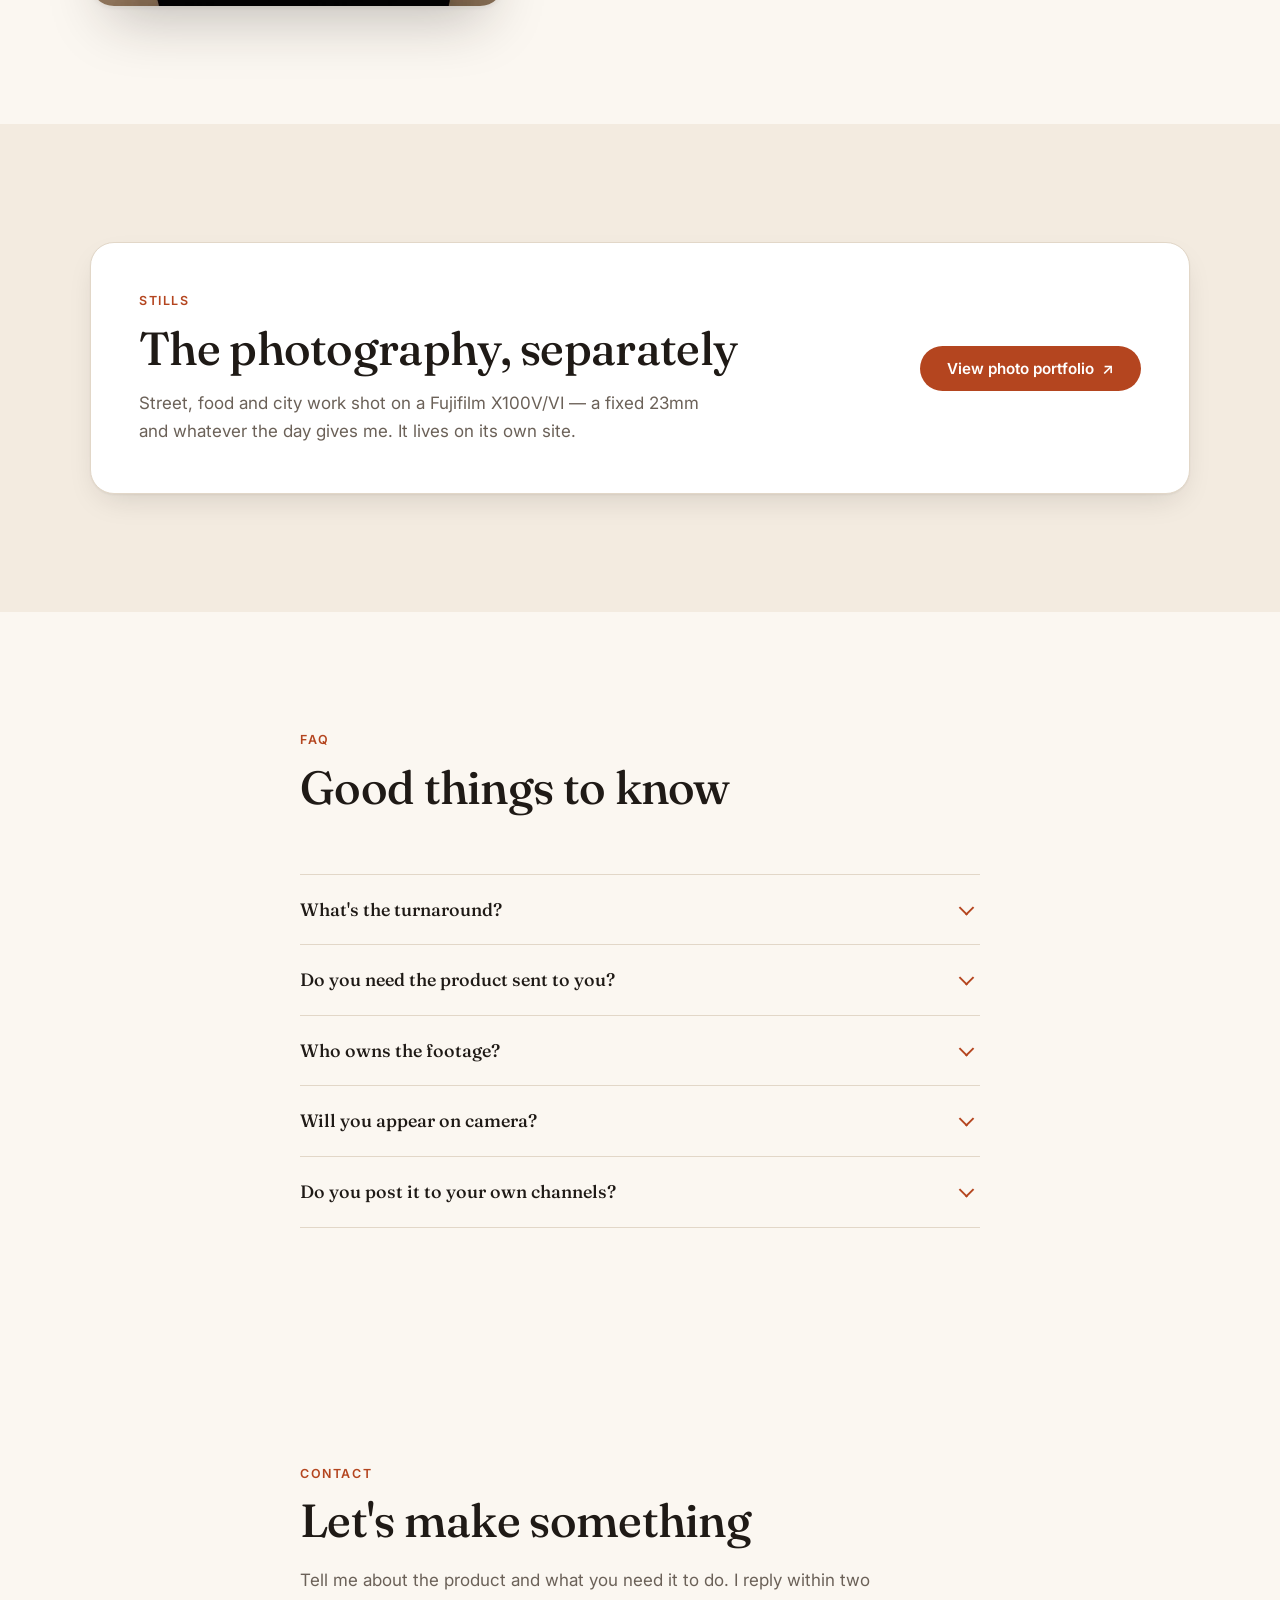
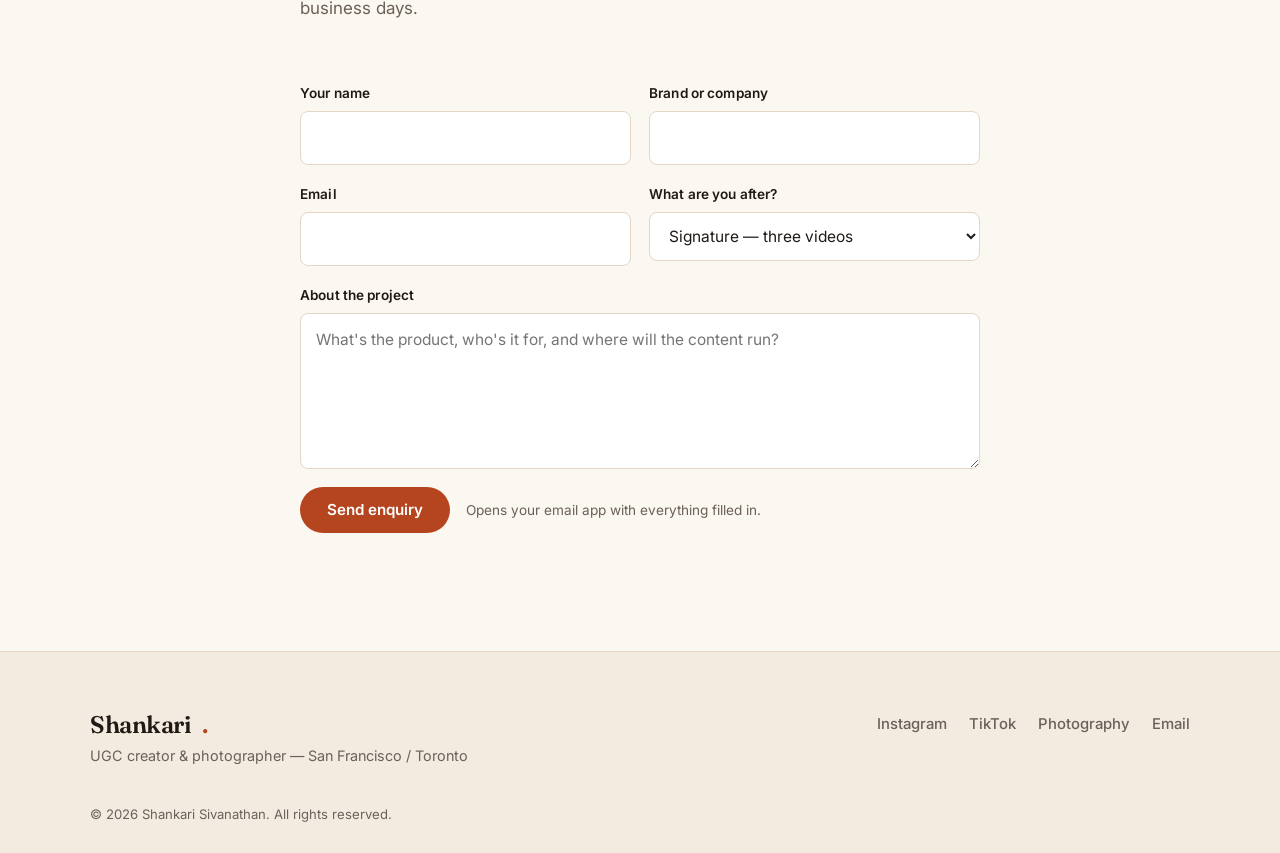
==== commit edcd42a3: "Use Shankari's headshot in the About section Replaces the frame grabbed from the trip-planner clip w" ====
--- a/index.html
+++ b/index.html
@@ -327,7 +327,7 @@
 <section class="section" id="about">
   <div class="wrap about-grid">
     <div class="about-photo reveal">
-      <img src="assets/img/portrait.jpg" alt="Shankari at her desk, mid-thought" loading="lazy" width="600" height="750">
+      <img src="assets/img/portrait.jpg" alt="Portrait of Shankari, smiling, against a warm neutral backdrop" loading="lazy" width="800" height="1000">
     </div>
     <div class="about-copy reveal">
       <p class="eyebrow">About</p>
--- a/assets/css/styles.css
+++ b/assets/css/styles.css
@@ -407,8 +407,8 @@
   gap: clamp(30px, 5vw, 64px); align-items: center;
 }
 .about-photo img {
-  width: 100%; border-radius: var(--r-lg); box-shadow: var(--shadow-lg);
-  aspect-ratio: 4 / 5; object-fit: cover; object-position: center 22%;
+  width: 100%; height: auto; border-radius: var(--r-lg); box-shadow: var(--shadow-lg);
+  aspect-ratio: 4 / 5; object-fit: cover; object-position: center;
 }
 .about-copy p { color: var(--ink-soft); }
 .about-copy blockquote {
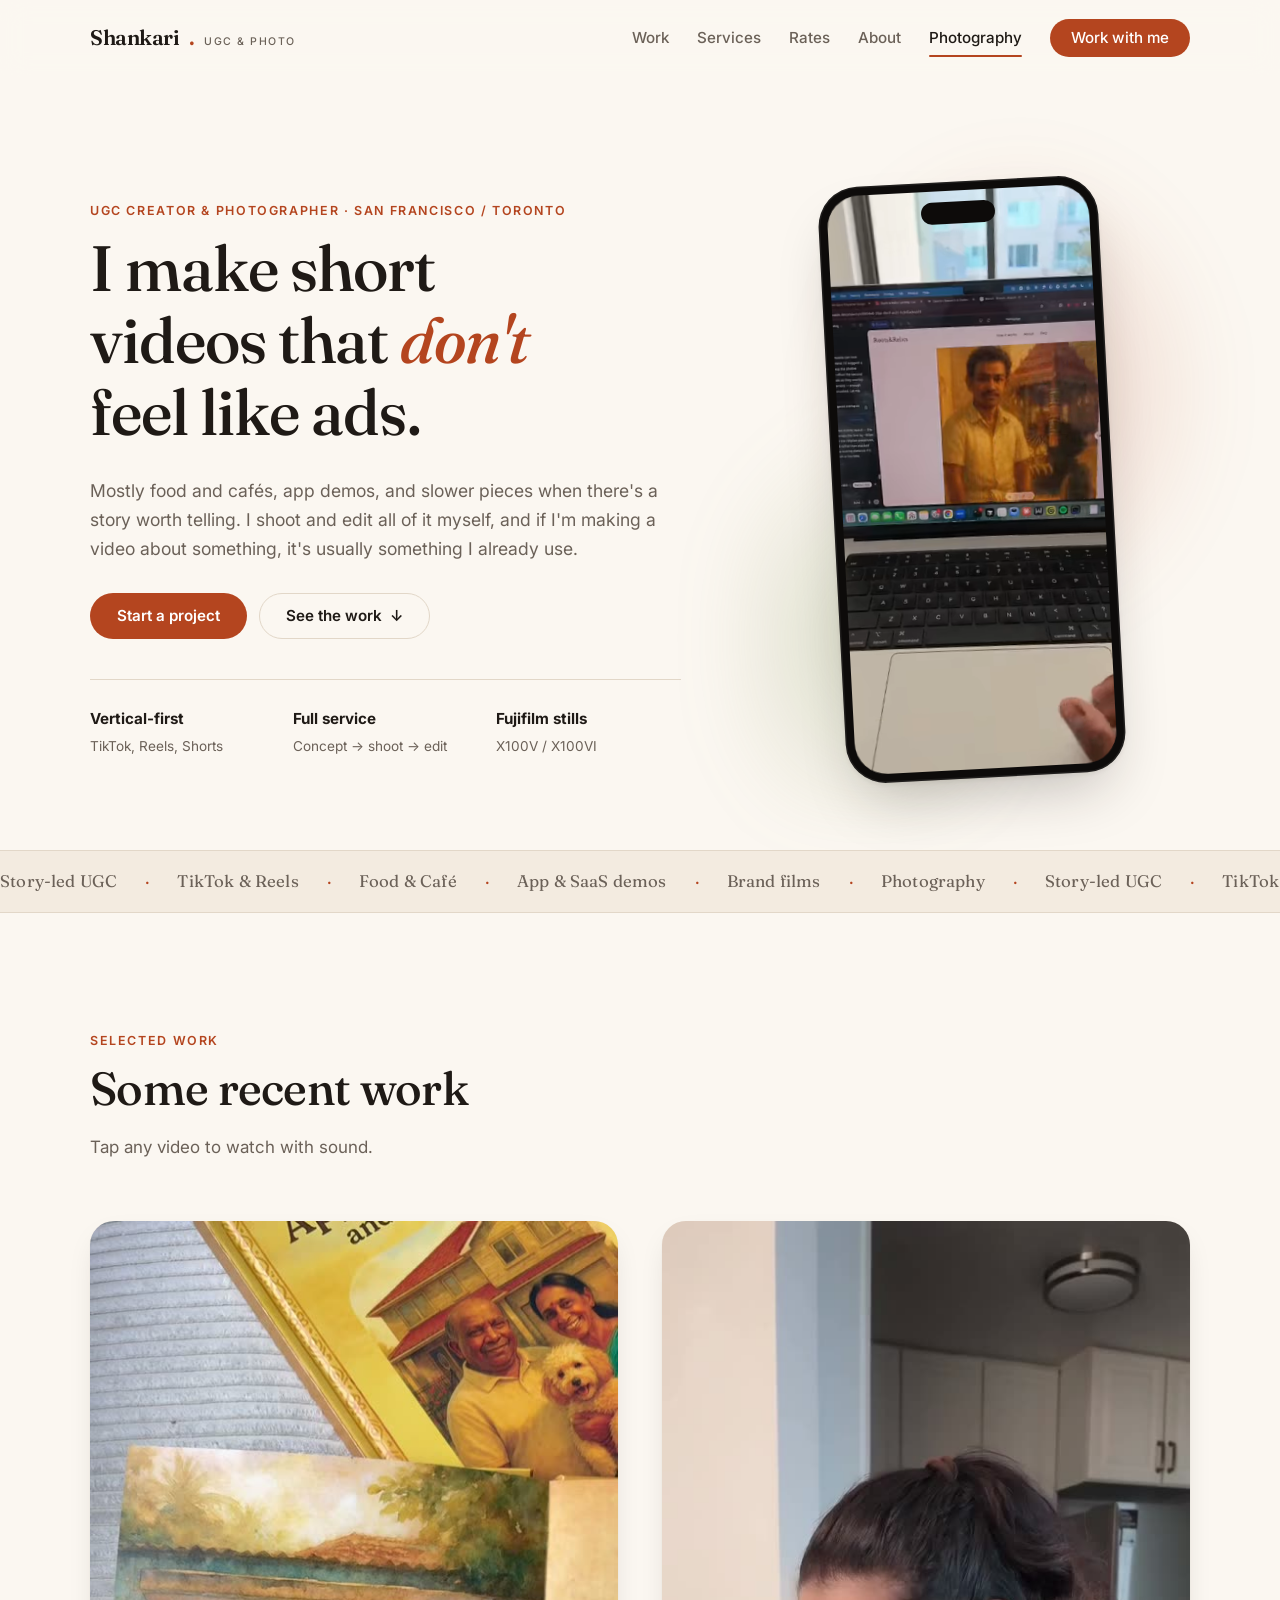
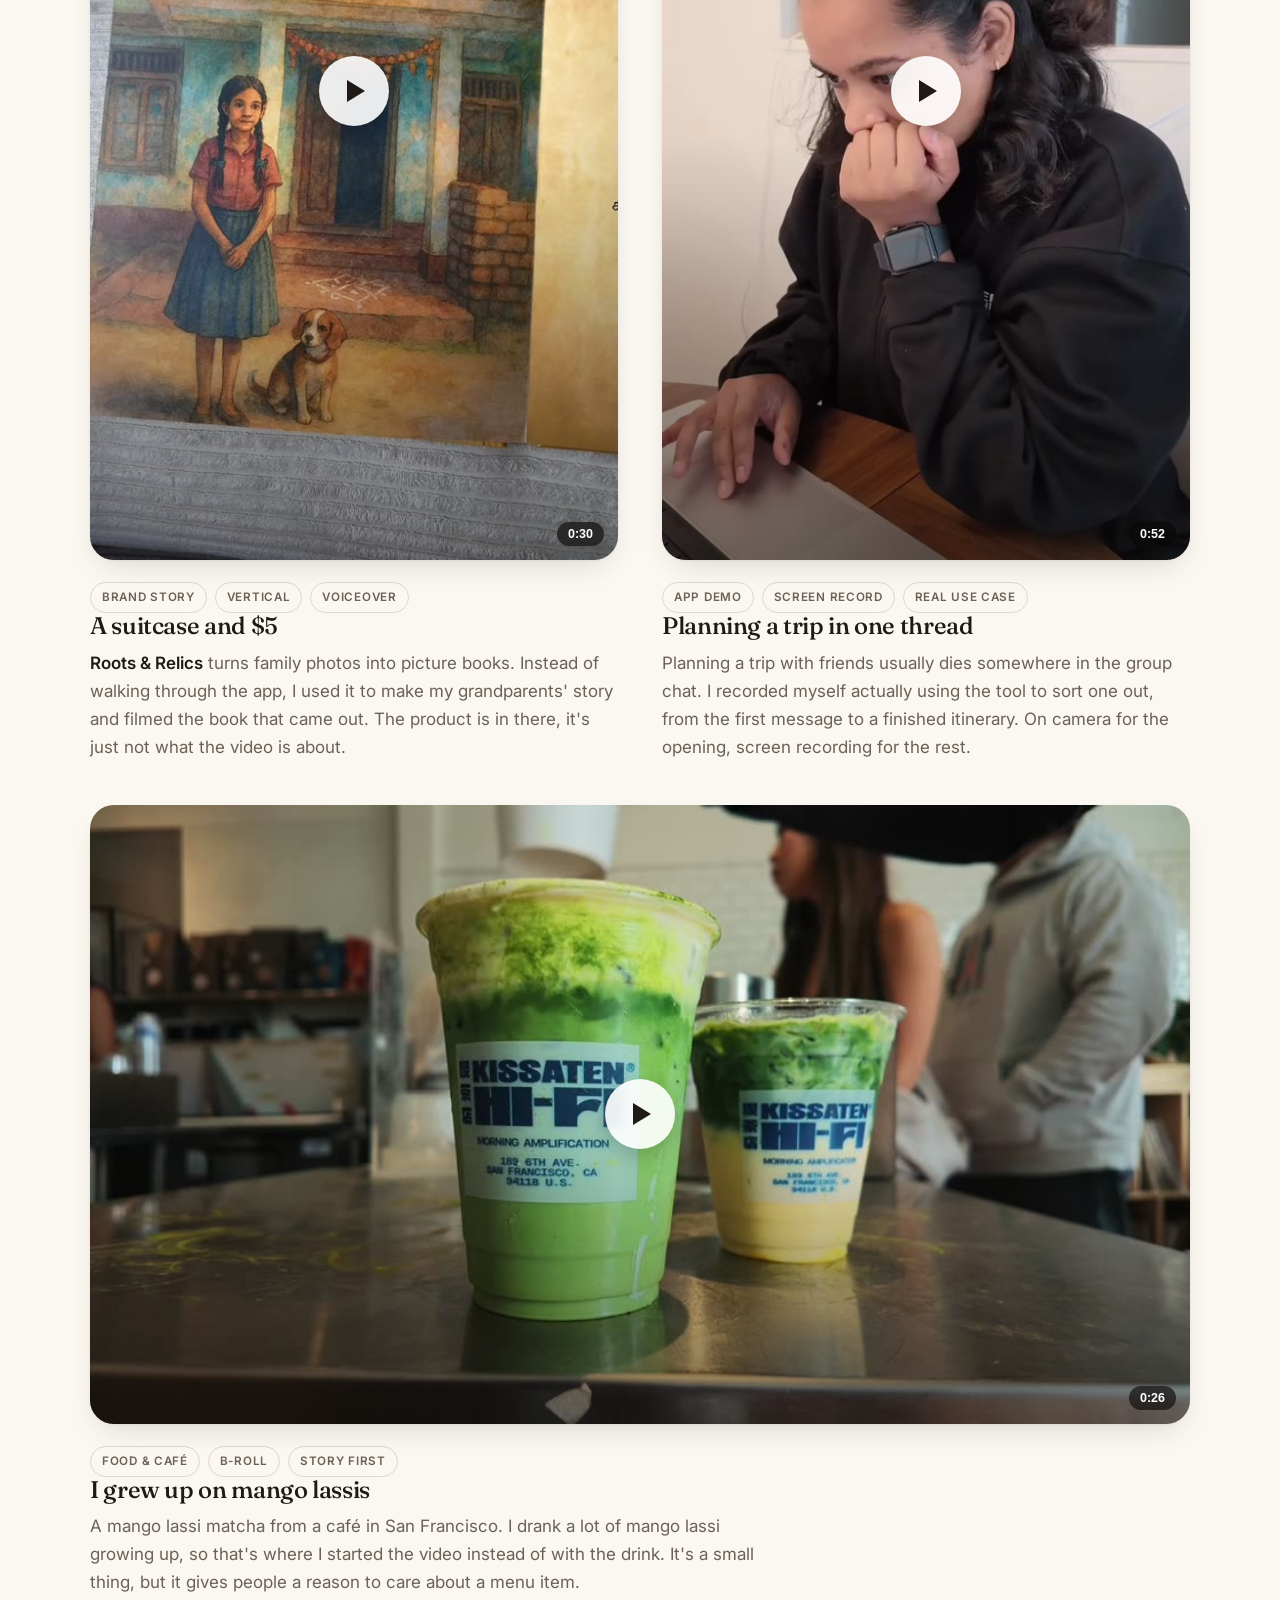
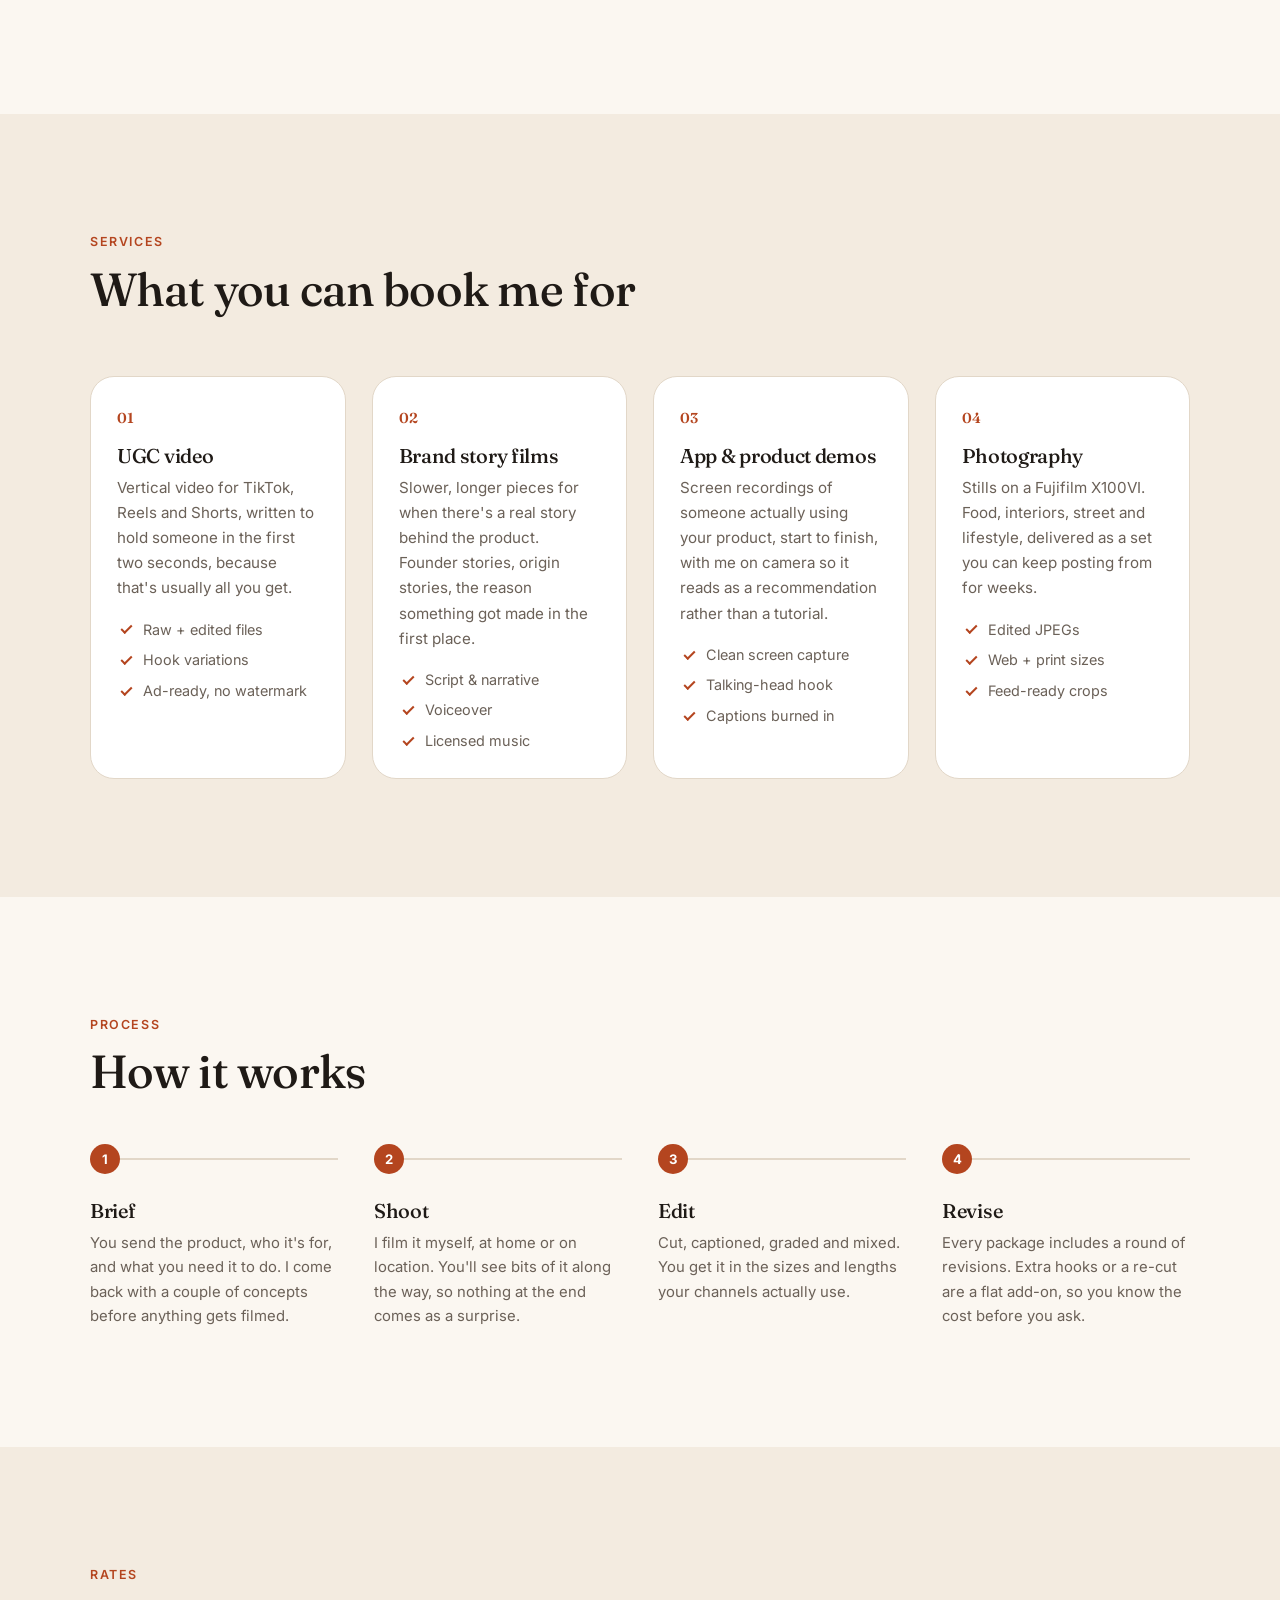
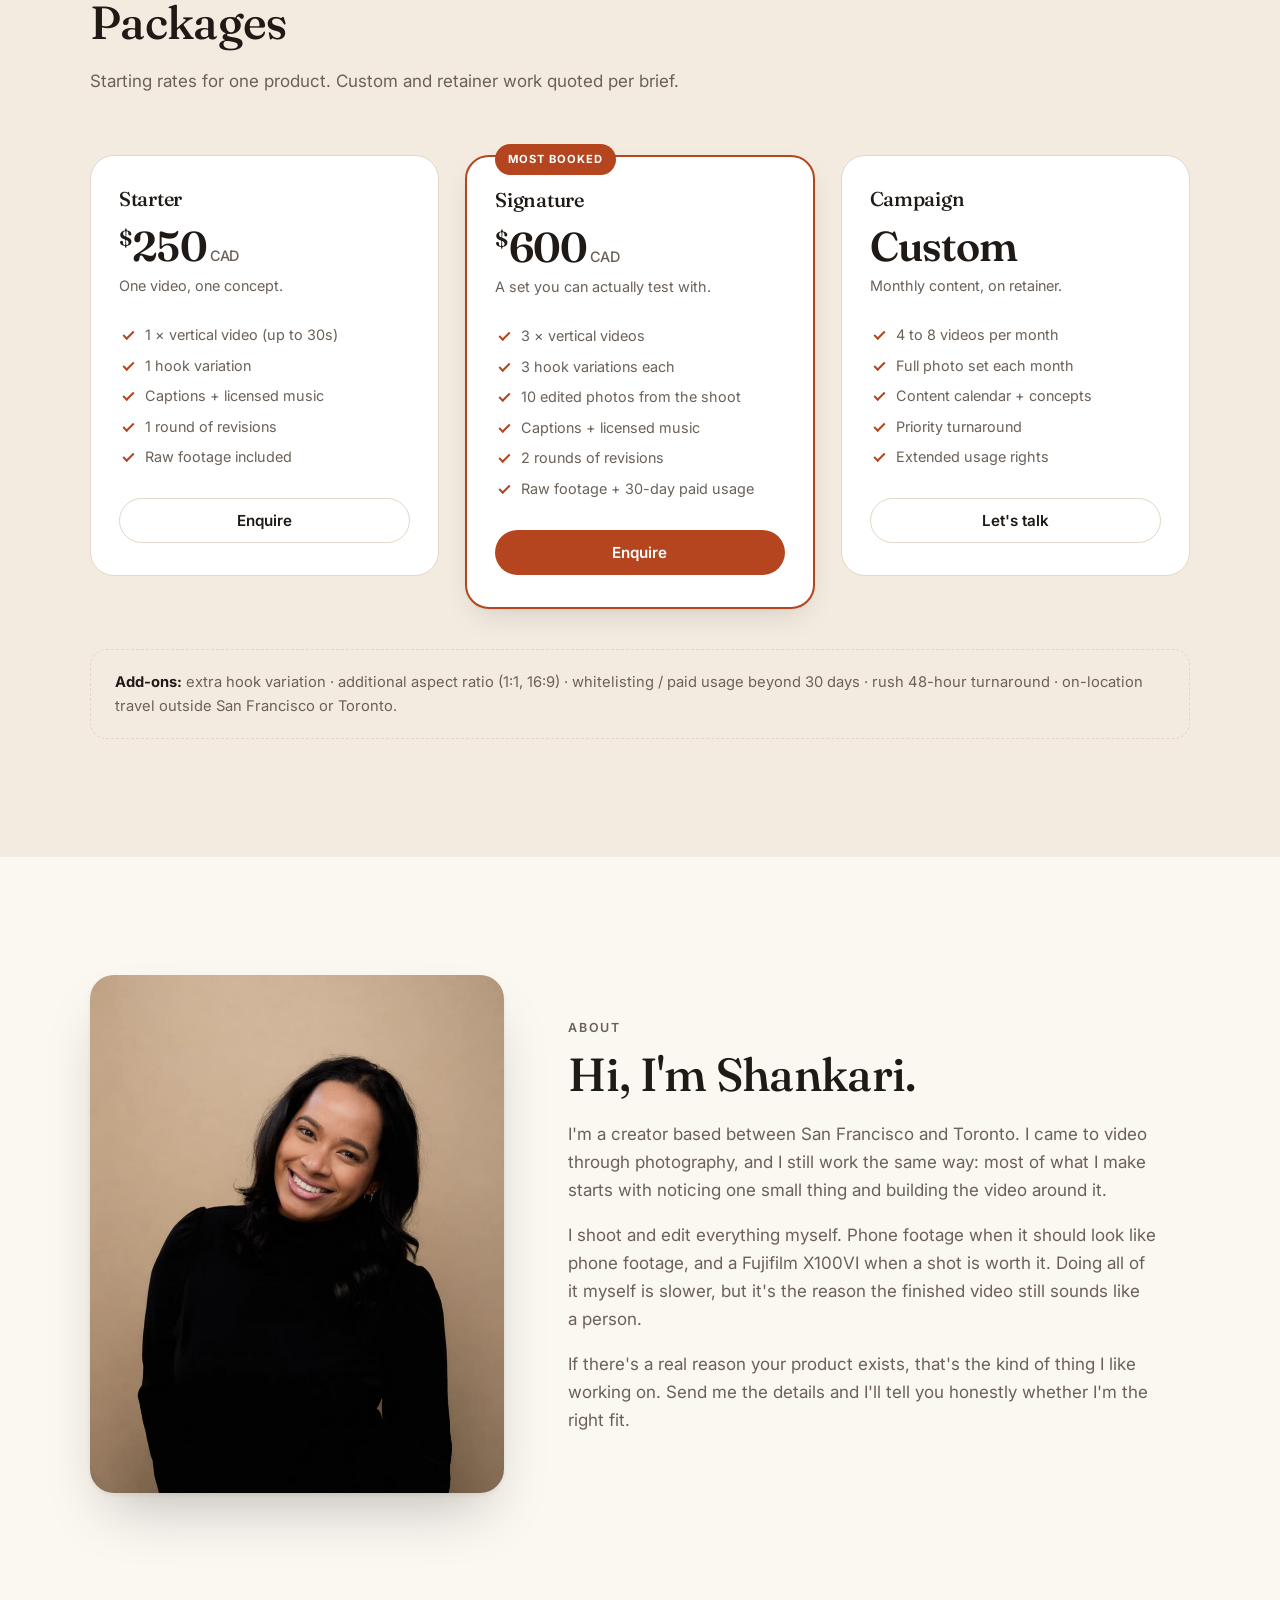
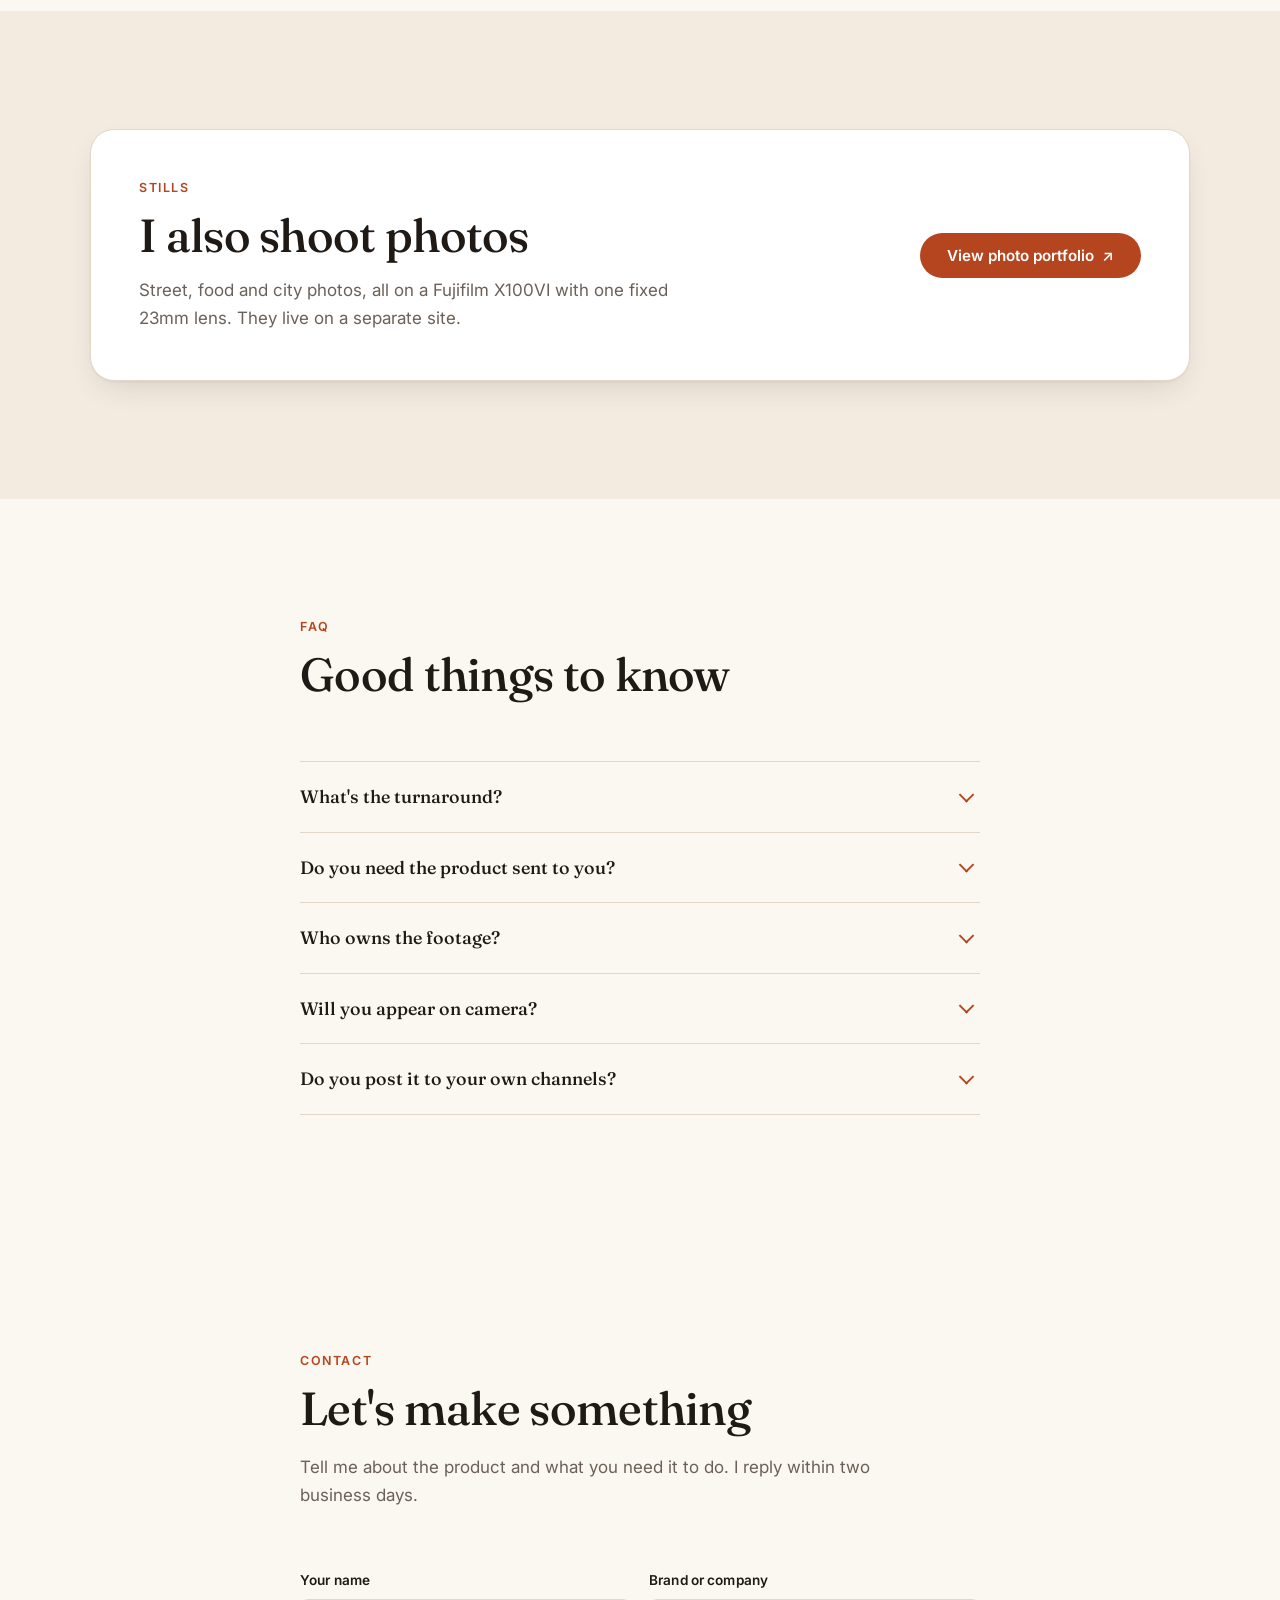
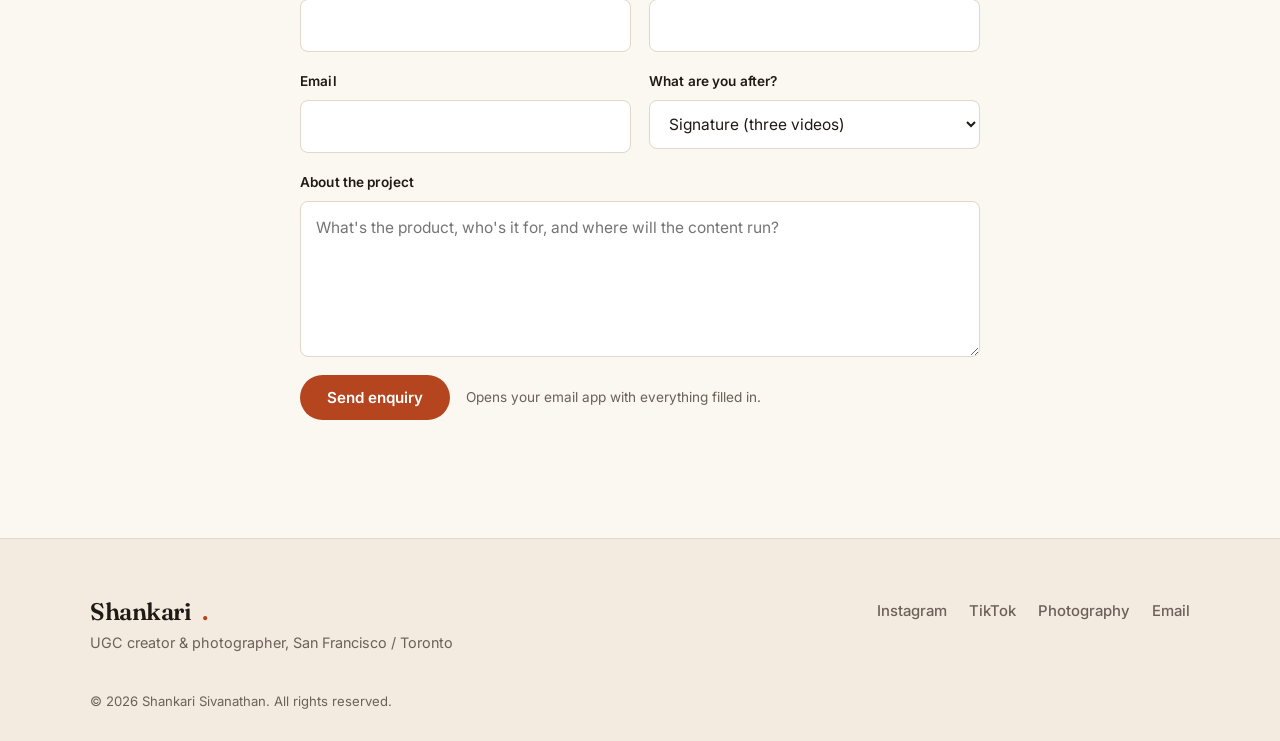
==== commit bfb89f29: "Rewrite the site copy in a plainer voice Drops the slogan-ish lines and the writerly flourishes for " ====
--- a/index.html
+++ b/index.html
@@ -5,16 +5,16 @@
 <meta name="viewport" content="width=device-width, initial-scale=1">
 
 <!-- ═══ EDIT ME ═══ Title + description show up in Google and when the link is shared. -->
-<title>Shankari Sivanathan — UGC Creator &amp; Photographer</title>
-<meta name="description" content="Story-led UGC, short-form video and photography for food, lifestyle and app brands. Based in San Francisco and Toronto.">
+<title>Shankari Sivanathan | UGC Creator &amp; Photographer</title>
+<meta name="description" content="Short-form video and photography for food, lifestyle and app brands. Based in San Francisco and Toronto.">
 <meta name="author" content="Shankari Sivanathan">
 <meta name="theme-color" content="#fbf7f1" media="(prefers-color-scheme: light)">
 <meta name="theme-color" content="#16120f" media="(prefers-color-scheme: dark)">
 
 <!-- Social share preview -->
 <meta property="og:type" content="website">
-<meta property="og:title" content="Shankari Sivanathan — UGC Creator &amp; Photographer">
-<meta property="og:description" content="Story-led UGC, short-form video and photography for food, lifestyle and app brands.">
+<meta property="og:title" content="Shankari Sivanathan | UGC Creator &amp; Photographer">
+<meta property="og:description" content="Short-form video and photography for food, lifestyle and app brands.">
 <meta property="og:image" content="assets/img/og-image.jpg">
 <meta name="twitter:card" content="summary_large_image">
 
@@ -59,11 +59,11 @@
   <div class="wrap hero-grid">
     <div class="hero-copy reveal">
       <p class="eyebrow">UGC Creator &amp; Photographer · San Francisco / Toronto</p>
-      <h1>Content that makes people <em>feel</em> something<br>before they buy something.</h1>
+      <h1>I make short videos that <em>don't</em> feel like ads.</h1>
       <p class="lede">
-        I make short-form video that doesn't look like an ad — story-led UGC, food and café
-        content, and product demos that actually show the thing working. Shot, edited and
-        delivered by one person who genuinely uses what she films.
+        Mostly food and caf&eacute;s, app demos, and slower pieces when there's a story worth
+        telling. I shoot and edit all of it myself, and if I'm making a video about something,
+        it's usually something I already use.
       </p>
       <div class="hero-actions">
         <a class="btn btn-primary" href="#contact">Start a project</a>
@@ -107,13 +107,13 @@
   <div class="wrap">
     <header class="section-head reveal">
       <p class="eyebrow">Selected work</p>
-      <h2>Three ways I tell a brand's story</h2>
+      <h2>Some recent work</h2>
       <p class="section-sub">Tap any video to watch with sound.</p>
     </header>
 
     <!--
       ═══ ADD A NEW VIDEO ═══
-      1. Drop the .mp4 in  assets/video/   (H.264 / .mp4 — not .mov)
+      1. Drop the .mp4 in  assets/video/   (H.264 / .mp4, not .mov)
          Optional: a matching .webm, listed in data-video-webm (see README)
       2. Drop a poster .jpg in  assets/img/
       3. Copy one <article class="work-card"> block below and change the
@@ -125,7 +125,7 @@
       <article class="work-card reveal">
         <button class="work-media" data-video="assets/video/roots-and-relics.mp4"
                 data-video-webm="assets/video/roots-and-relics.webm"
-                data-title="Roots &amp; Relics — brand story film"
+                data-title="Roots &amp; Relics, brand story film"
                 aria-label="Play: Roots and Relics brand story film">
           <img src="assets/img/poster-roots.jpg" alt="Pages of a handmade picture book telling a family's story" loading="lazy" width="540" height="960">
           <span class="play" aria-hidden="true"></span>
@@ -134,45 +134,45 @@
         <div class="work-body">
           <p class="tags"><span>Brand story</span><span>Vertical</span><span>Voiceover</span></p>
           <h3>A suitcase and $5</h3>
-          <p>A story-first spot for <strong>Roots &amp; Relics</strong>, a keepsake picture-book
-             product. Instead of demoing the app, I made the thing it makes — my grandparents'
-             story — and let the product show up as the way it got made.</p>
+          <p><strong>Roots &amp; Relics</strong> turns family photos into picture books. Instead
+             of walking through the app, I used it to make my grandparents' story and filmed the
+             book that came out. The product is in there, it's just not what the video is about.</p>
         </div>
       </article>
 
       <article class="work-card reveal">
         <button class="work-media" data-video="assets/video/ai-trip-planner.mp4"
                 data-video-webm="assets/video/ai-trip-planner.webm"
-                data-title="AI trip planner — product demo"
+                data-title="AI trip planner, product demo"
                 aria-label="Play: AI trip planner product demo">
           <img src="assets/img/poster-trip.jpg" alt="Creator at a laptop planning a trip with an AI assistant" loading="lazy" width="540" height="960">
           <span class="play" aria-hidden="true"></span>
           <span class="dur">0:52</span>
         </button>
         <div class="work-body">
-          <p class="tags"><span>App demo</span><span>Screen record</span><span>Problem → payoff</span></p>
+          <p class="tags"><span>App demo</span><span>Screen record</span><span>Real use case</span></p>
           <h3>Planning a trip in one thread</h3>
-          <p>A real use case, start to finish: messy group-chat trip planning turned into a
-             finished itinerary. Talking head for the hook, clean screen capture for the proof,
-             the finished spreadsheet as the payoff.</p>
+          <p>Planning a trip with friends usually dies somewhere in the group chat. I recorded
+             myself actually using the tool to sort one out, from the first message to a finished
+             itinerary. On camera for the opening, screen recording for the rest.</p>
         </div>
       </article>
 
       <article class="work-card is-wide reveal">
         <button class="work-media" data-video="assets/video/kissaten-matcha.mp4"
                 data-video-webm="assets/video/kissaten-matcha.webm"
-                data-title="Kissaten Hi-Fi — café content"
+                data-title="Kissaten Hi-Fi, caf&eacute; content"
                 aria-label="Play: Kissaten Hi-Fi café content">
           <img src="assets/img/poster-matcha.jpg" alt="Two mango lassi matcha drinks on a café counter" loading="lazy" width="960" height="540">
           <span class="play" aria-hidden="true"></span>
           <span class="dur">0:26</span>
         </button>
         <div class="work-body">
-          <p class="tags"><span>Food &amp; café</span><span>B-roll</span><span>Personal angle</span></p>
+          <p class="tags"><span>Food &amp; café</span><span>B-roll</span><span>Story first</span></p>
           <h3>I grew up on mango lassis</h3>
-          <p>Café content for a mango lassi matcha, hung on a line only I could write. The
-             product is the same; the reason to care is the childhood attached to it. That's
-             usually where the hook lives.</p>
+          <p>A mango lassi matcha from a caf&eacute; in San Francisco. I drank a lot of mango
+             lassi growing up, so that's where I started the video instead of with the drink. It's
+             a small thing, but it gives people a reason to care about a menu item.</p>
         </div>
       </article>
 
@@ -192,8 +192,8 @@
       <article class="card reveal">
         <span class="card-num">01</span>
         <h3>UGC video</h3>
-        <p>Native-feeling vertical video for TikTok, Reels and Shorts. Hook, body, payoff —
-           written to stop a thumb, not to win an award.</p>
+        <p>Vertical video for TikTok, Reels and Shorts, written to hold someone in the first
+           two seconds, because that's usually all you get.</p>
         <ul class="ticks">
           <li>Raw + edited files</li><li>Hook variations</li><li>Ad-ready, no watermark</li>
         </ul>
@@ -202,8 +202,8 @@
       <article class="card reveal">
         <span class="card-num">02</span>
         <h3>Brand story films</h3>
-        <p>Longer, quieter pieces for when the product deserves a reason, not a pitch — founder
-           stories, origin stories, "why this exists" spots.</p>
+        <p>Slower, longer pieces for when there's a real story behind the product. Founder
+           stories, origin stories, the reason something got made in the first place.</p>
         <ul class="ticks">
           <li>Script &amp; narrative</li><li>Voiceover</li><li>Licensed music</li>
         </ul>
@@ -212,8 +212,8 @@
       <article class="card reveal">
         <span class="card-num">03</span>
         <h3>App &amp; product demos</h3>
-        <p>Screen recordings that show a real workflow end to end, cut tight, with a human on
-           camera so it lands as a recommendation instead of a manual.</p>
+        <p>Screen recordings of someone actually using your product, start to finish, with me
+           on camera so it reads as a recommendation rather than a tutorial.</p>
         <ul class="ticks">
           <li>Clean screen capture</li><li>Talking-head hook</li><li>Captions burned in</li>
         </ul>
@@ -222,8 +222,8 @@
       <article class="card reveal">
         <span class="card-num">04</span>
         <h3>Photography</h3>
-        <p>Stills shot on Fujifilm X100V/VI — food, interiors, street and lifestyle. Same eye
-           as the video, delivered as a set you can post all month.</p>
+        <p>Stills on a Fujifilm X100VI. Food, interiors, street and lifestyle, delivered as a
+           set you can keep posting from for weeks.</p>
         <ul class="ticks">
           <li>Edited JPEGs</li><li>Web + print sizes</li><li>Feed-ready crops</li>
         </ul>
@@ -241,17 +241,17 @@
     </header>
     <ol class="steps">
       <li class="reveal"><span class="step-n">1</span><h3>Brief</h3>
-        <p>You send the product, the audience and what you need it to do. I come back with
-           concepts and a hook or two before anything gets shot.</p></li>
+        <p>You send the product, who it's for, and what you need it to do. I come back with a
+           couple of concepts before anything gets filmed.</p></li>
       <li class="reveal"><span class="step-n">2</span><h3>Shoot</h3>
-        <p>I film it myself, on location or at home. You get progress along the way, so nothing
-           is a surprise at delivery.</p></li>
+        <p>I film it myself, at home or on location. You'll see bits of it along the way, so
+           nothing at the end comes as a surprise.</p></li>
       <li class="reveal"><span class="step-n">3</span><h3>Edit</h3>
-        <p>Cut, captioned, colour-graded and sound-mixed. Delivered in the aspect ratios and
-           lengths your channels actually use.</p></li>
+        <p>Cut, captioned, graded and mixed. You get it in the sizes and lengths your channels
+           actually use.</p></li>
       <li class="reveal"><span class="step-n">4</span><h3>Revise</h3>
-        <p>One round of revisions is included on every package. Extra hooks and re-cuts are a
-           flat add-on, not a renegotiation.</p></li>
+        <p>Every package includes a round of revisions. Extra hooks or a re-cut are a flat
+           add-on, so you know the cost before you ask.</p></li>
     </ol>
   </div>
 </section>
@@ -267,7 +267,7 @@
 
     <!--
       ═══ EDIT ME ═══  Set your real prices, currency and deliverables below.
-      These numbers are placeholders — change every one before you share this link.
+      These numbers are placeholders. Change every one before you share this link.
     -->
     <div class="price-grid">
       <article class="price reveal">
@@ -305,7 +305,7 @@
         <p class="amount">Custom</p>
         <p class="price-sub">Monthly content, on retainer.</p>
         <ul class="ticks">
-          <li>4–8 videos per month</li>
+          <li>4 to 8 videos per month</li>
           <li>Full photo set each month</li>
           <li>Content calendar + concepts</li>
           <li>Priority turnaround</li>
@@ -332,17 +332,14 @@
     <div class="about-copy reveal">
       <p class="eyebrow">About</p>
       <h2>Hi, I'm Shankari.</h2>
-      <p>I'm a Tamil-Canadian creator splitting time between San Francisco and Toronto, which is
-         a long way of saying I've spent my whole life translating between places. That's the
-         thing I'm actually good at — finding the angle on a product that makes a stranger feel
-         like it was made for them.</p>
-      <p>I shoot everything myself. Video on a phone when it should look like a phone, stills on
-         a Fujifilm X100VI when the moment deserves the glass. I don't outsource the edit,
-         because the edit <em>is</em> the story — the cut between a mango lassi and a childhood
-         is the whole ad.</p>
-      <blockquote>“Seeing, not shooting.”</blockquote>
-      <p>If your product has a reason to exist beyond its feature list, that's the kind of brief
-         I want.</p>
+      <p>I'm a creator based between San Francisco and Toronto. I came to video through
+         photography, and I still work the same way: most of what I make starts with noticing
+         one small thing and building the video around it.</p>
+      <p>I shoot and edit everything myself. Phone footage when it should look like phone
+         footage, and a Fujifilm X100VI when a shot is worth it. Doing all of it myself is
+         slower, but it's the reason the finished video still sounds like a person.</p>
+      <p>If there's a real reason your product exists, that's the kind of thing I like working
+         on. Send me the details and I'll tell you honestly whether I'm the right fit.</p>
     </div>
   </div>
 </section>
@@ -353,9 +350,9 @@
     <div class="photo-cta reveal">
       <div>
         <p class="eyebrow">Stills</p>
-        <h2>The photography, separately</h2>
-        <p>Street, food and city work shot on a Fujifilm X100V/VI — a fixed 23mm and whatever the
-           day gives me. It lives on its own site.</p>
+        <h2>I also shoot photos</h2>
+        <p>Street, food and city photos, all on a Fujifilm X100VI with one fixed 23mm lens.
+           They live on a separate site.</p>
       </div>
       <!-- ═══ EDIT ME ═══ Your Fujifilm portfolio link. -->
       <a class="btn btn-primary" href="https://readymag.website/u4170055511/6109700/" target="_blank" rel="noopener">
@@ -376,28 +373,28 @@
     <div class="faq reveal">
       <details>
         <summary>What's the turnaround?</summary>
-        <p>Usually 7–10 days from receiving the product, depending on the package. Rush delivery
-           in 48 hours is available as an add-on.</p>
+        <p>Usually 7 to 10 days from when the product arrives, depending on the package. I can
+           turn it around in 48 hours as a rush add-on.</p>
       </details>
       <details>
         <summary>Do you need the product sent to you?</summary>
-        <p>For physical products, yes — genuine use is the whole point, and it shows on camera.
-           For apps and software, account access is enough.</p>
+        <p>For physical products, yes. I'd rather use something properly before filming it, and
+           you can usually tell on camera when someone hasn't. For apps, account access is fine.</p>
       </details>
       <details>
         <summary>Who owns the footage?</summary>
-        <p>You get full ownership of the delivered videos for organic use. Paid ads and
-           whitelisting are included for 30 days on Signature; longer usage is a flat add-on.</p>
+        <p>You own the delivered videos for organic posting. Paid ads and whitelisting are
+           covered for 30 days on Signature, and longer usage is a flat add-on.</p>
       </details>
       <details>
         <summary>Will you appear on camera?</summary>
-        <p>Yes, when it helps. Some briefs are better as hands-only or pure B-roll — I'll tell
-           you which one I think your product needs.</p>
+        <p>Yes, when it helps. Some products do better with hands-only or plain B-roll, and
+           I'll say so if I think that's the case with yours.</p>
       </details>
       <details>
         <summary>Do you post it to your own channels?</summary>
-        <p>Content is delivered for you to post. Posting to my own accounts is available as a
-           separate add-on, quoted per campaign.</p>
+        <p>Everything is delivered for you to post. If you want it going out on my accounts
+           too, that's a separate add-on and I'd quote it per campaign.</p>
       </details>
     </div>
   </div>
@@ -415,7 +412,7 @@
     <!--
       ═══ EDIT ME ═══
       This form opens the visitor's email app, pre-filled. It needs no server, so it
-      works on GitHub Pages as-is — just change data-email below to your real address.
+      works on GitHub Pages as-is. Just change data-email below to your real address.
 
       Want messages to land in your inbox without opening their mail app?
       Make a free form at https://formspree.io, then replace the <form> tag with:
@@ -438,9 +435,9 @@
       <div class="field">
         <label for="f-package">What are you after?</label>
         <select id="f-package" name="package">
-          <option>Starter — one video</option>
-          <option selected>Signature — three videos</option>
-          <option>Campaign — monthly retainer</option>
+          <option>Starter (one video)</option>
+          <option selected>Signature (three videos)</option>
+          <option>Campaign (monthly retainer)</option>
           <option>Photography only</option>
           <option>Not sure yet</option>
         </select>
@@ -465,7 +462,7 @@
   <div class="wrap footer-inner">
     <div>
       <p class="wordmark">Shankari<span class="dot">.</span></p>
-      <p class="muted">UGC creator &amp; photographer — San Francisco / Toronto</p>
+      <p class="muted">UGC creator &amp; photographer, San Francisco / Toronto</p>
     </div>
     <!-- ═══ EDIT ME ═══ Swap in your real handles and links. -->
     <nav class="footer-links" aria-label="Elsewhere">
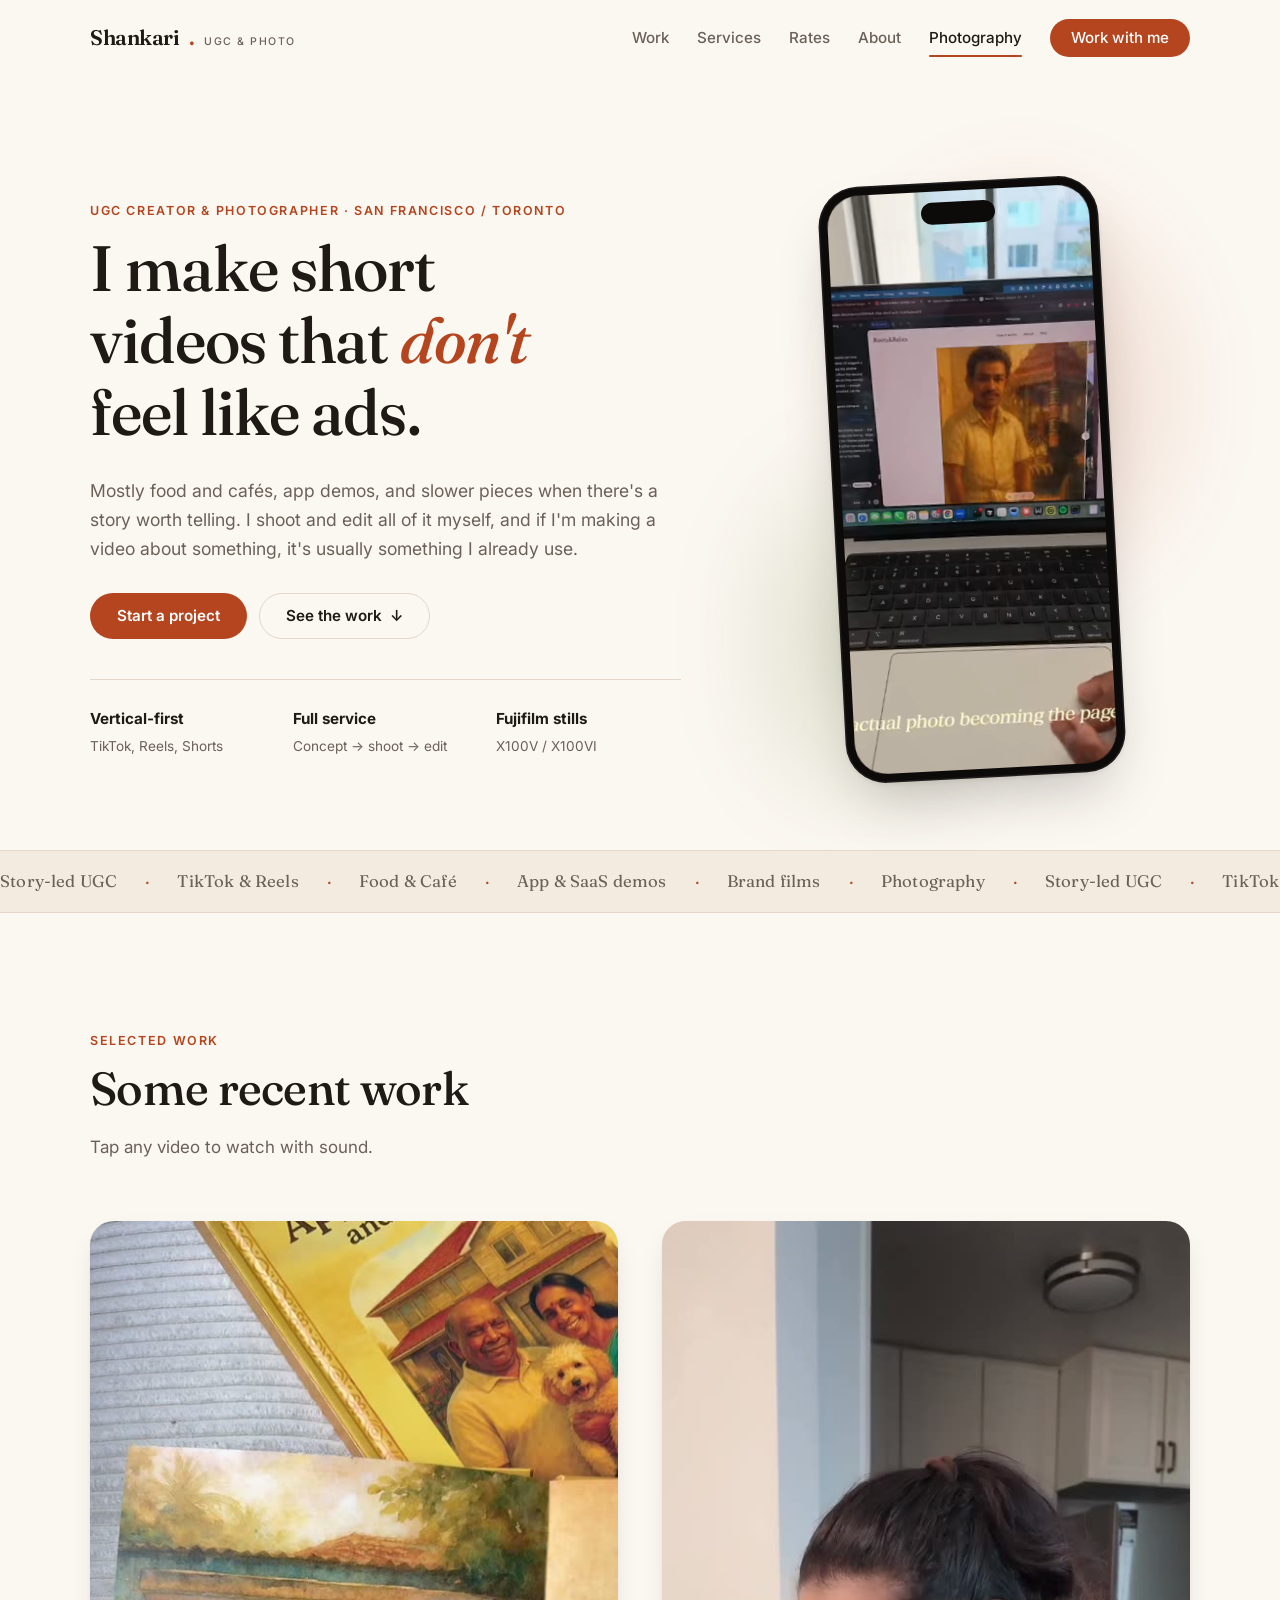
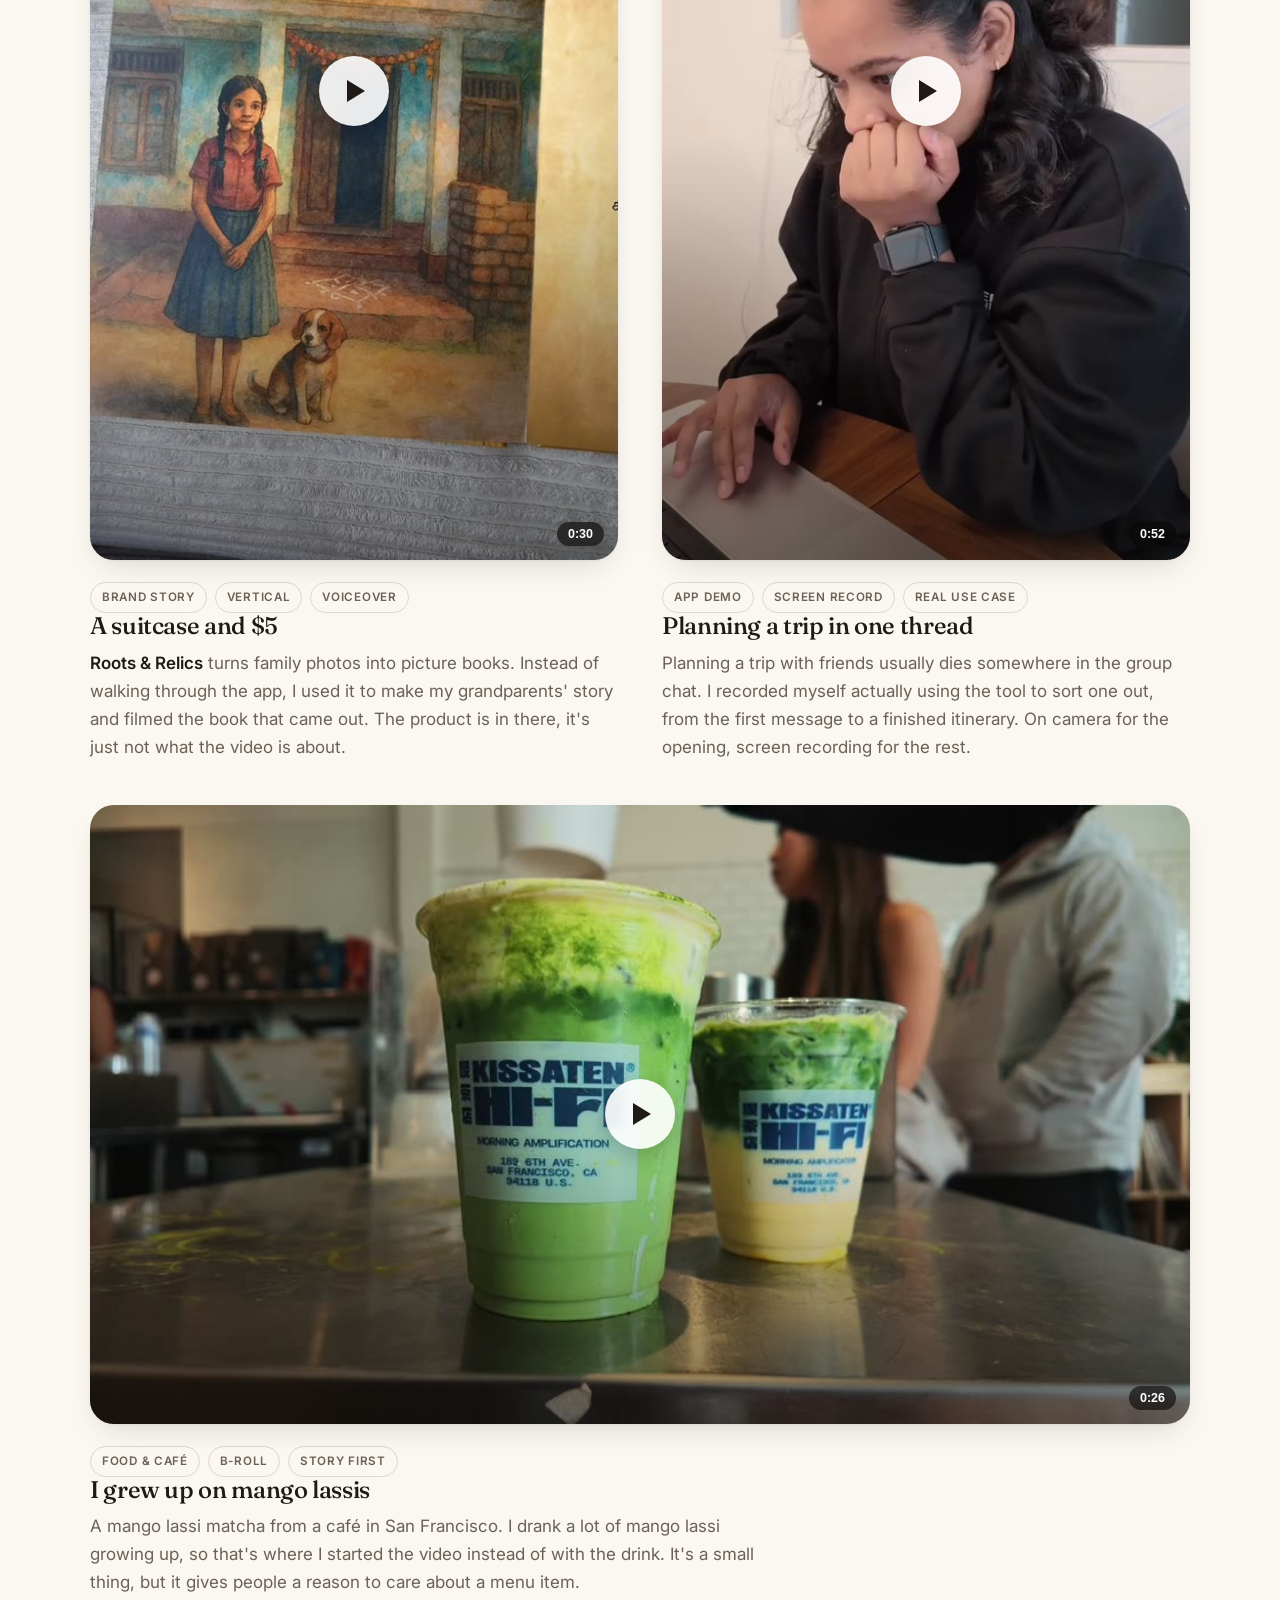
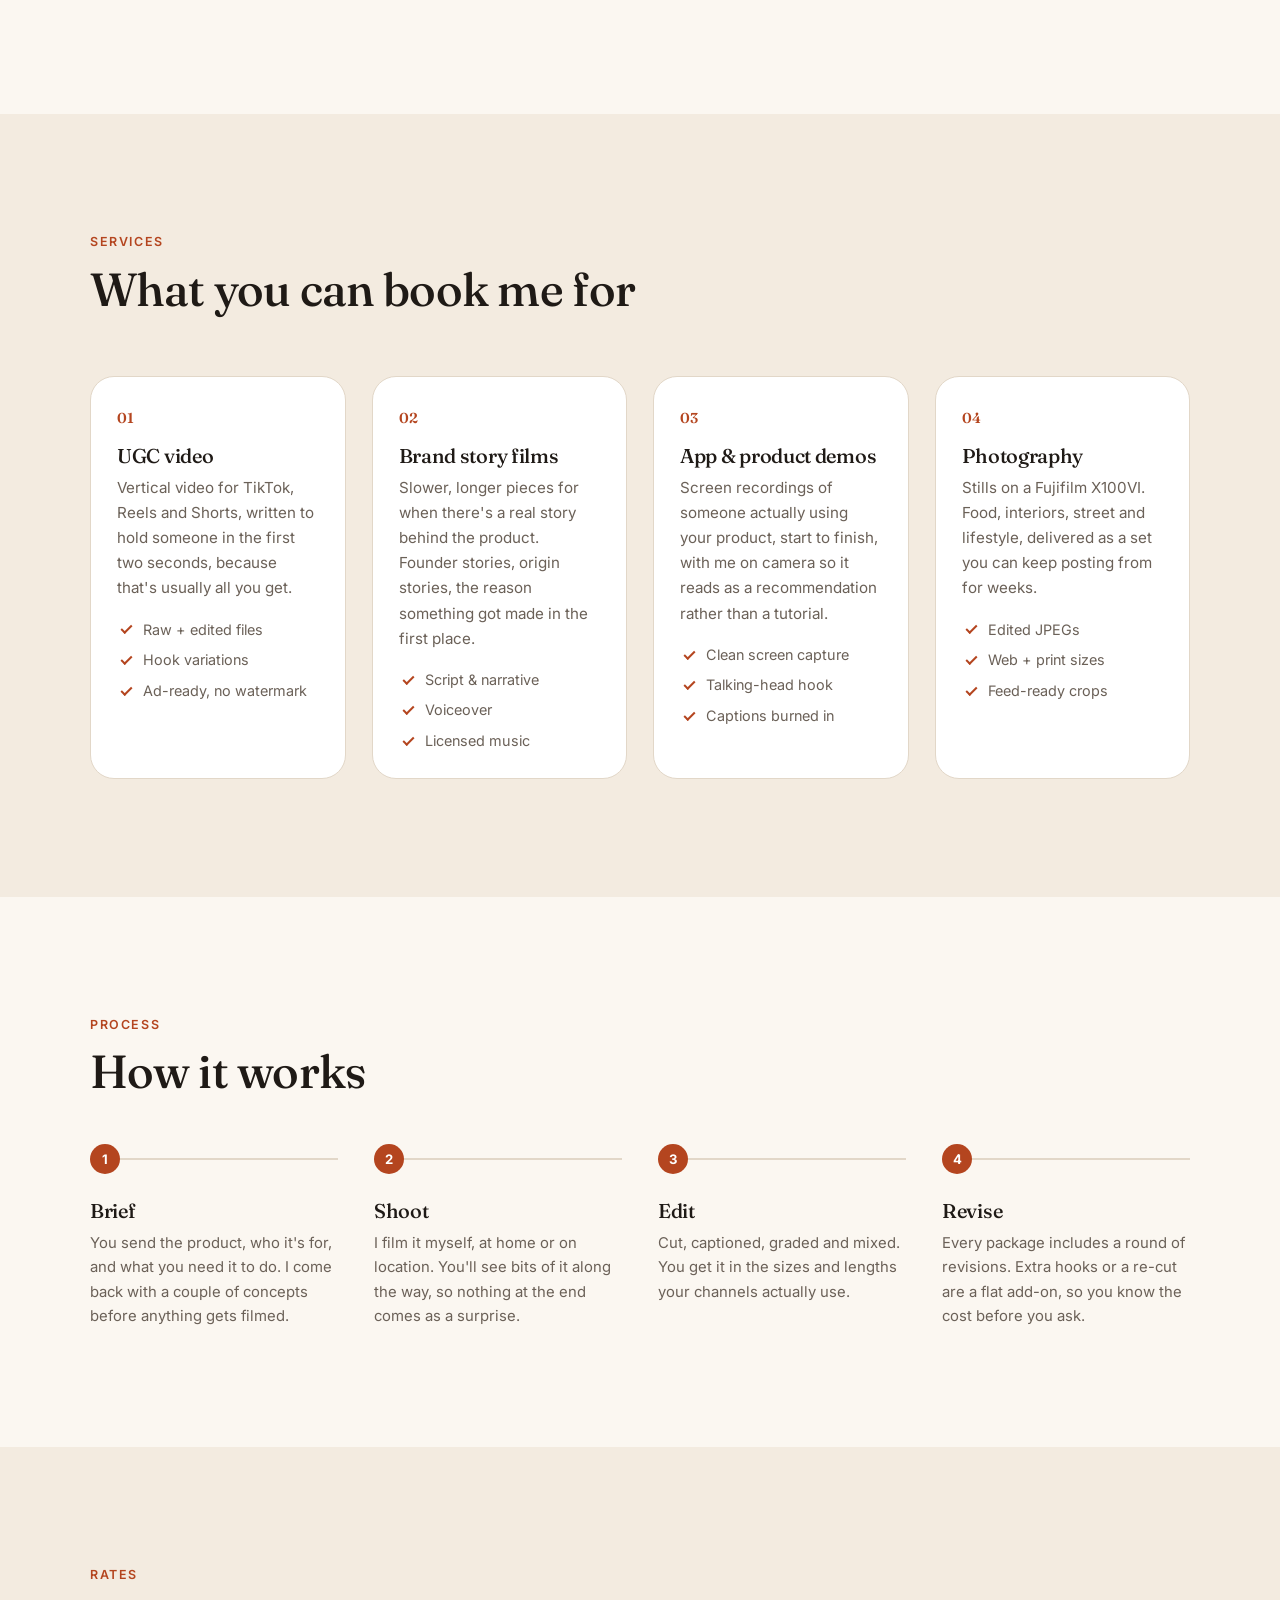
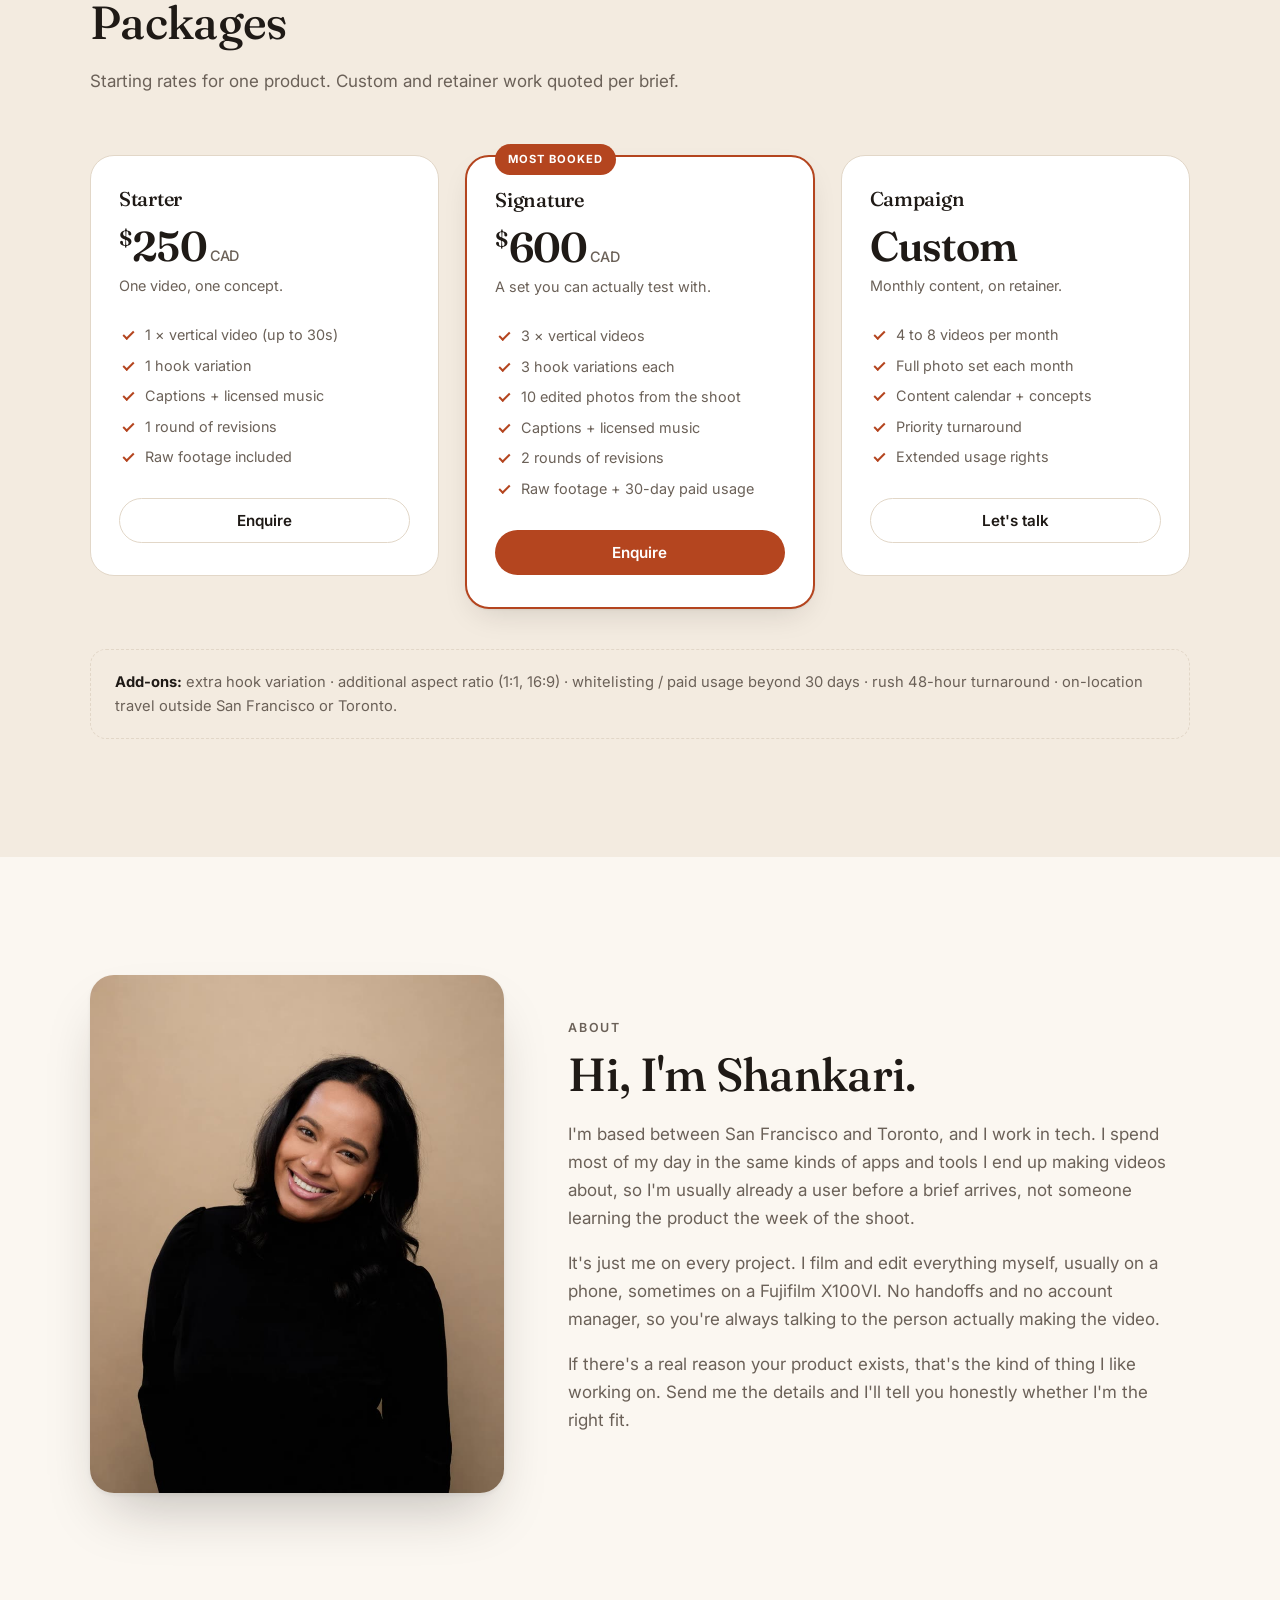
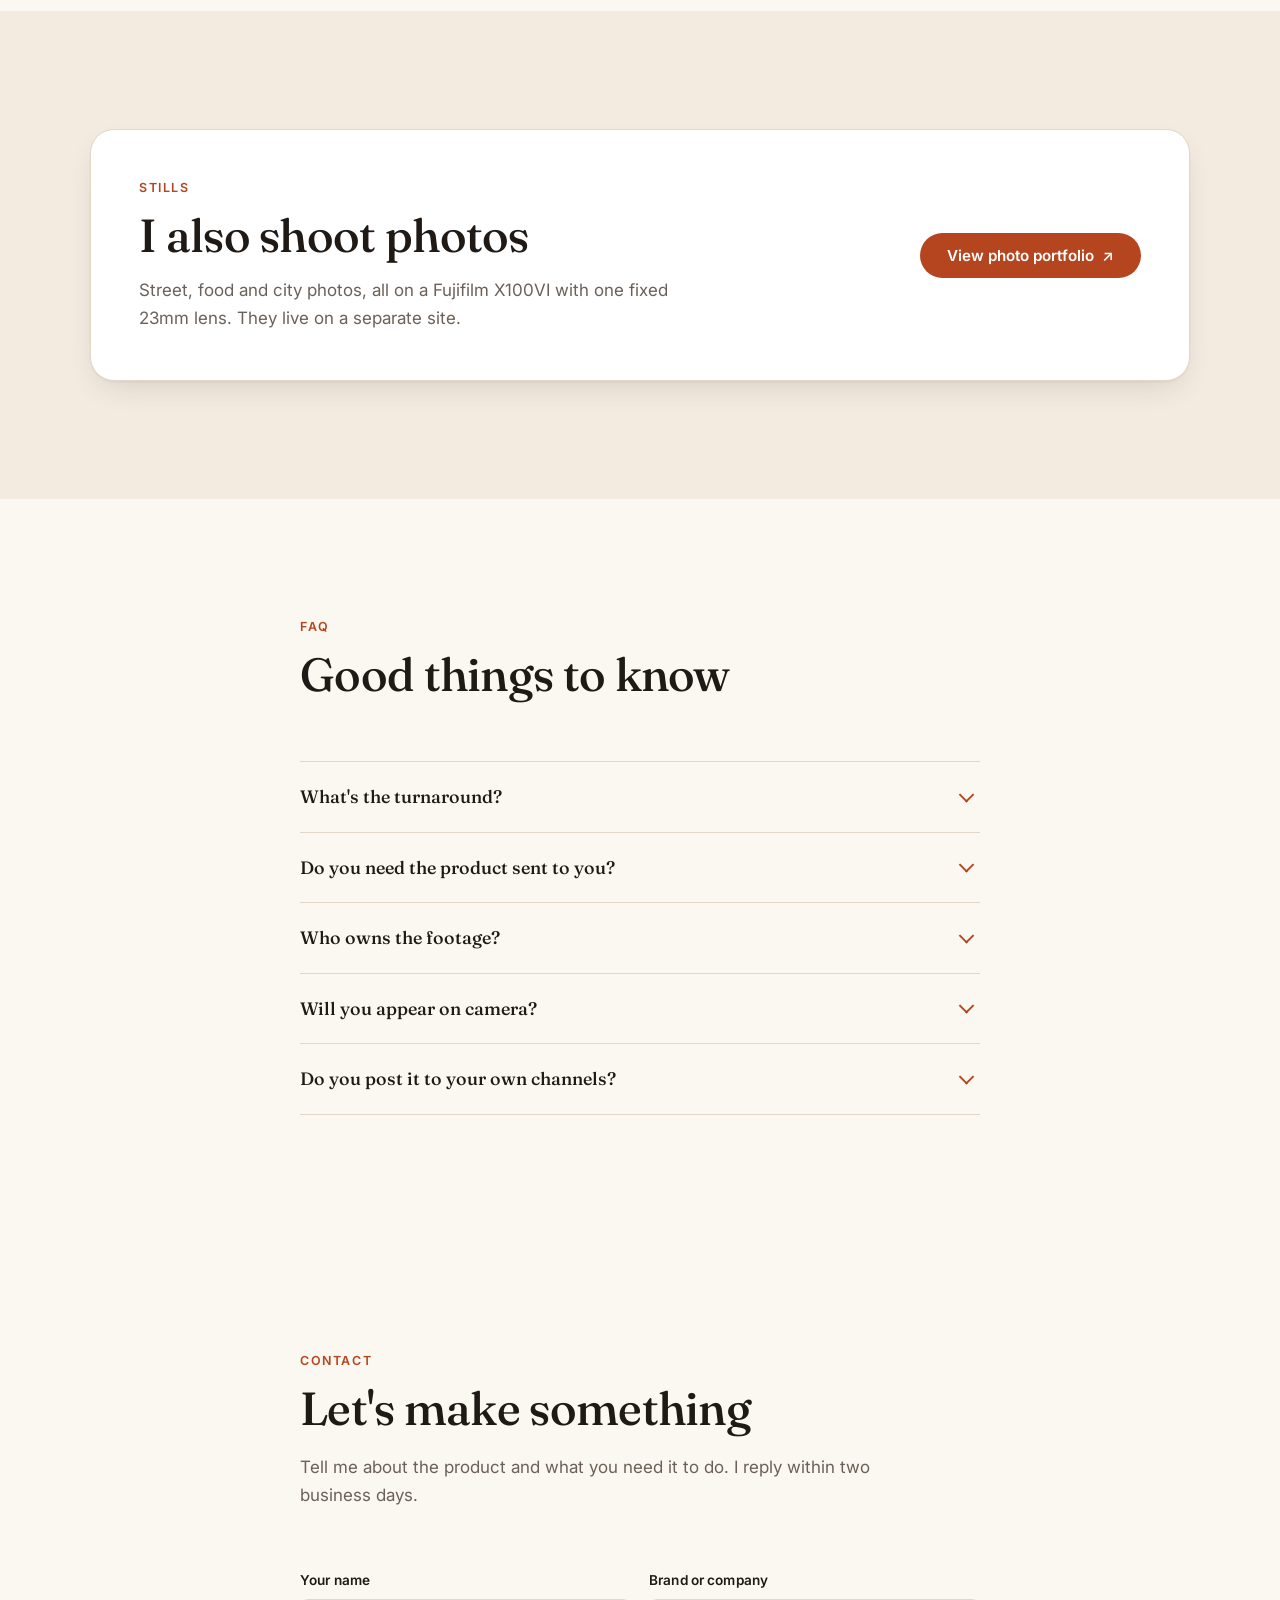
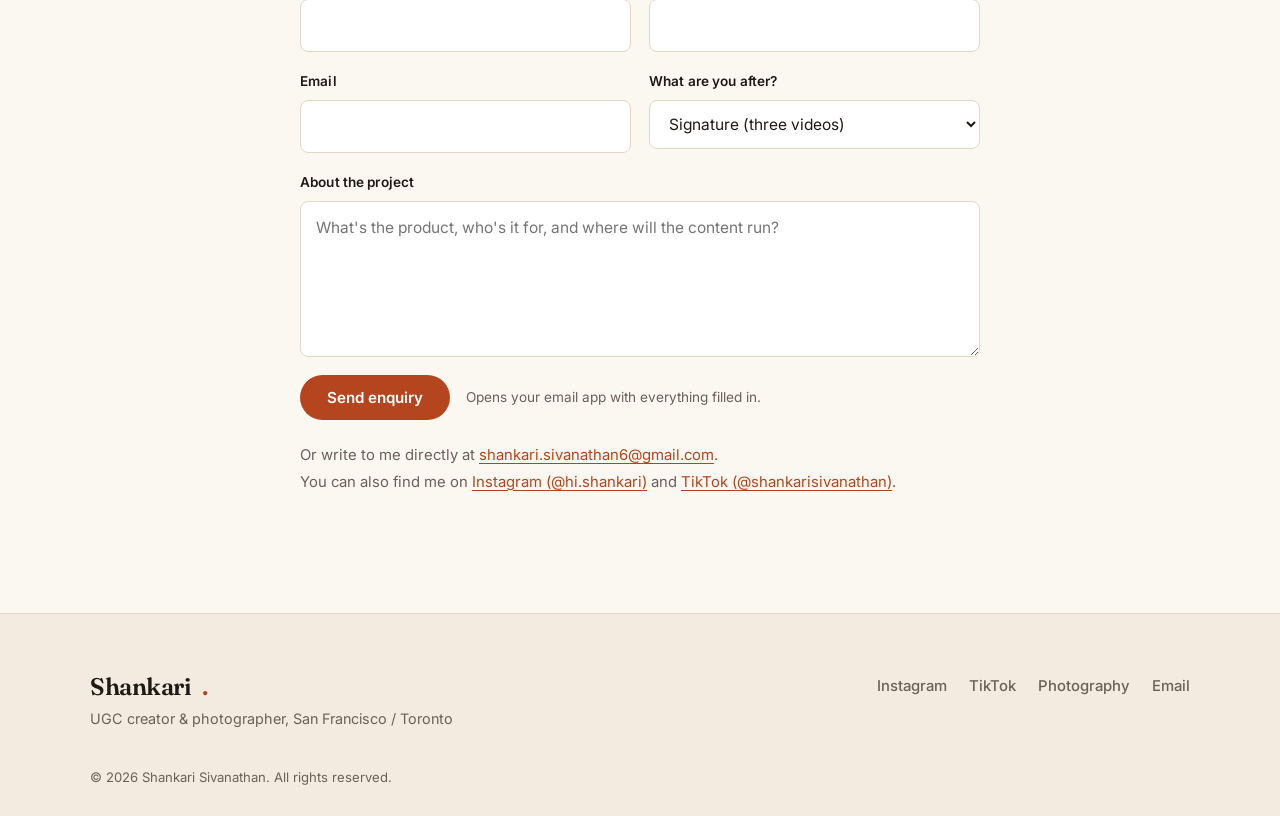
==== commit 8752d768: "Wire in real contact details, rework the About intro Every route now lands in Shankari's inbox: the " ====
--- a/index.html
+++ b/index.html
@@ -332,12 +332,13 @@
     <div class="about-copy reveal">
       <p class="eyebrow">About</p>
       <h2>Hi, I'm Shankari.</h2>
-      <p>I'm a creator based between San Francisco and Toronto. I came to video through
-         photography, and I still work the same way: most of what I make starts with noticing
-         one small thing and building the video around it.</p>
-      <p>I shoot and edit everything myself. Phone footage when it should look like phone
-         footage, and a Fujifilm X100VI when a shot is worth it. Doing all of it myself is
-         slower, but it's the reason the finished video still sounds like a person.</p>
+      <p>I'm based between San Francisco and Toronto, and I work in tech. I spend most of my
+         day in the same kinds of apps and tools I end up making videos about, so I'm usually
+         already a user before a brief arrives, not someone learning the product the week of
+         the shoot.</p>
+      <p>It's just me on every project. I film and edit everything myself, usually on a phone,
+         sometimes on a Fujifilm X100VI. No handoffs and no account manager, so you're always
+         talking to the person actually making the video.</p>
       <p>If there's a real reason your product exists, that's the kind of thing I like working
          on. Send me the details and I'll tell you honestly whether I'm the right fit.</p>
     </div>
@@ -410,16 +411,15 @@
     </header>
 
     <!--
-      ═══ EDIT ME ═══
-      This form opens the visitor's email app, pre-filled. It needs no server, so it
-      works on GitHub Pages as-is. Just change data-email below to your real address.
+      This form opens the visitor's email app, pre-filled, addressed to the
+      data-email below. It needs no server, so it works on GitHub Pages as-is.
 
       Want messages to land in your inbox without opening their mail app?
       Make a free form at https://formspree.io, then replace the <form> tag with:
           <form class="form" action="https://formspree.io/f/YOUR_ID" method="POST">
       and delete the data-email attribute.
     -->
-    <form class="form reveal" id="contactForm" data-email="YOUR-EMAIL@example.com">
+    <form class="form reveal" id="contactForm" data-email="shankari.sivanathan6@gmail.com">
       <div class="field">
         <label for="f-name">Your name</label>
         <input id="f-name" name="name" type="text" required autocomplete="name">
@@ -452,6 +452,13 @@
         <p class="form-note" id="formNote">Opens your email app with everything filled in.</p>
       </div>
     </form>
+
+    <p class="form-direct reveal">
+      Or write to me directly at <a href="mailto:shankari.sivanathan6@gmail.com">shankari.sivanathan6@gmail.com</a>.<br>
+      You can also find me on
+      <a href="https://www.instagram.com/hi.shankari/" target="_blank" rel="noopener">Instagram (@hi.shankari)</a> and
+      <a href="https://www.tiktok.com/@shankarisivanathan" target="_blank" rel="noopener">TikTok (@shankarisivanathan)</a>.
+    </p>
   </div>
 </section>
 
@@ -464,12 +471,12 @@
       <p class="wordmark">Shankari<span class="dot">.</span></p>
       <p class="muted">UGC creator &amp; photographer, San Francisco / Toronto</p>
     </div>
-    <!-- ═══ EDIT ME ═══ Swap in your real handles and links. -->
+    <!-- Social links. -->
     <nav class="footer-links" aria-label="Elsewhere">
-      <a href="https://instagram.com/" target="_blank" rel="noopener">Instagram</a>
-      <a href="https://tiktok.com/" target="_blank" rel="noopener">TikTok</a>
+      <a href="https://www.instagram.com/hi.shankari/" target="_blank" rel="noopener" title="Instagram @hi.shankari">Instagram</a>
+      <a href="https://www.tiktok.com/@shankarisivanathan" target="_blank" rel="noopener" title="TikTok @shankarisivanathan">TikTok</a>
       <a href="https://readymag.website/u4170055511/6109700/" target="_blank" rel="noopener">Photography</a>
-      <a href="#contact">Email</a>
+      <a href="mailto:shankari.sivanathan6@gmail.com">Email</a>
     </nav>
   </div>
   <p class="copyright">© <span id="year">2026</span> Shankari Sivanathan. All rights reserved.</p>
--- a/assets/css/styles.css
+++ b/assets/css/styles.css
@@ -465,6 +465,11 @@
 .form-actions { display: flex; flex-wrap: wrap; align-items: center; gap: 16px; }
 .form-note { margin: 0; font-size: .85rem; color: var(--ink-soft); }
 .form-note.ok { color: var(--accent-sub); font-weight: 600; }
+.form-direct {
+  margin: 22px 0 0; font-size: .93rem; color: var(--ink-soft); line-height: 1.8;
+}
+.form-direct a { color: var(--accent); text-decoration: underline; text-underline-offset: 3px; }
+.form-direct a:hover { text-decoration-thickness: 2px; }
 @media (max-width: 620px) { .form { grid-template-columns: 1fr; } }
 
 /* ── Footer ─────────────────────────────────────────────── */
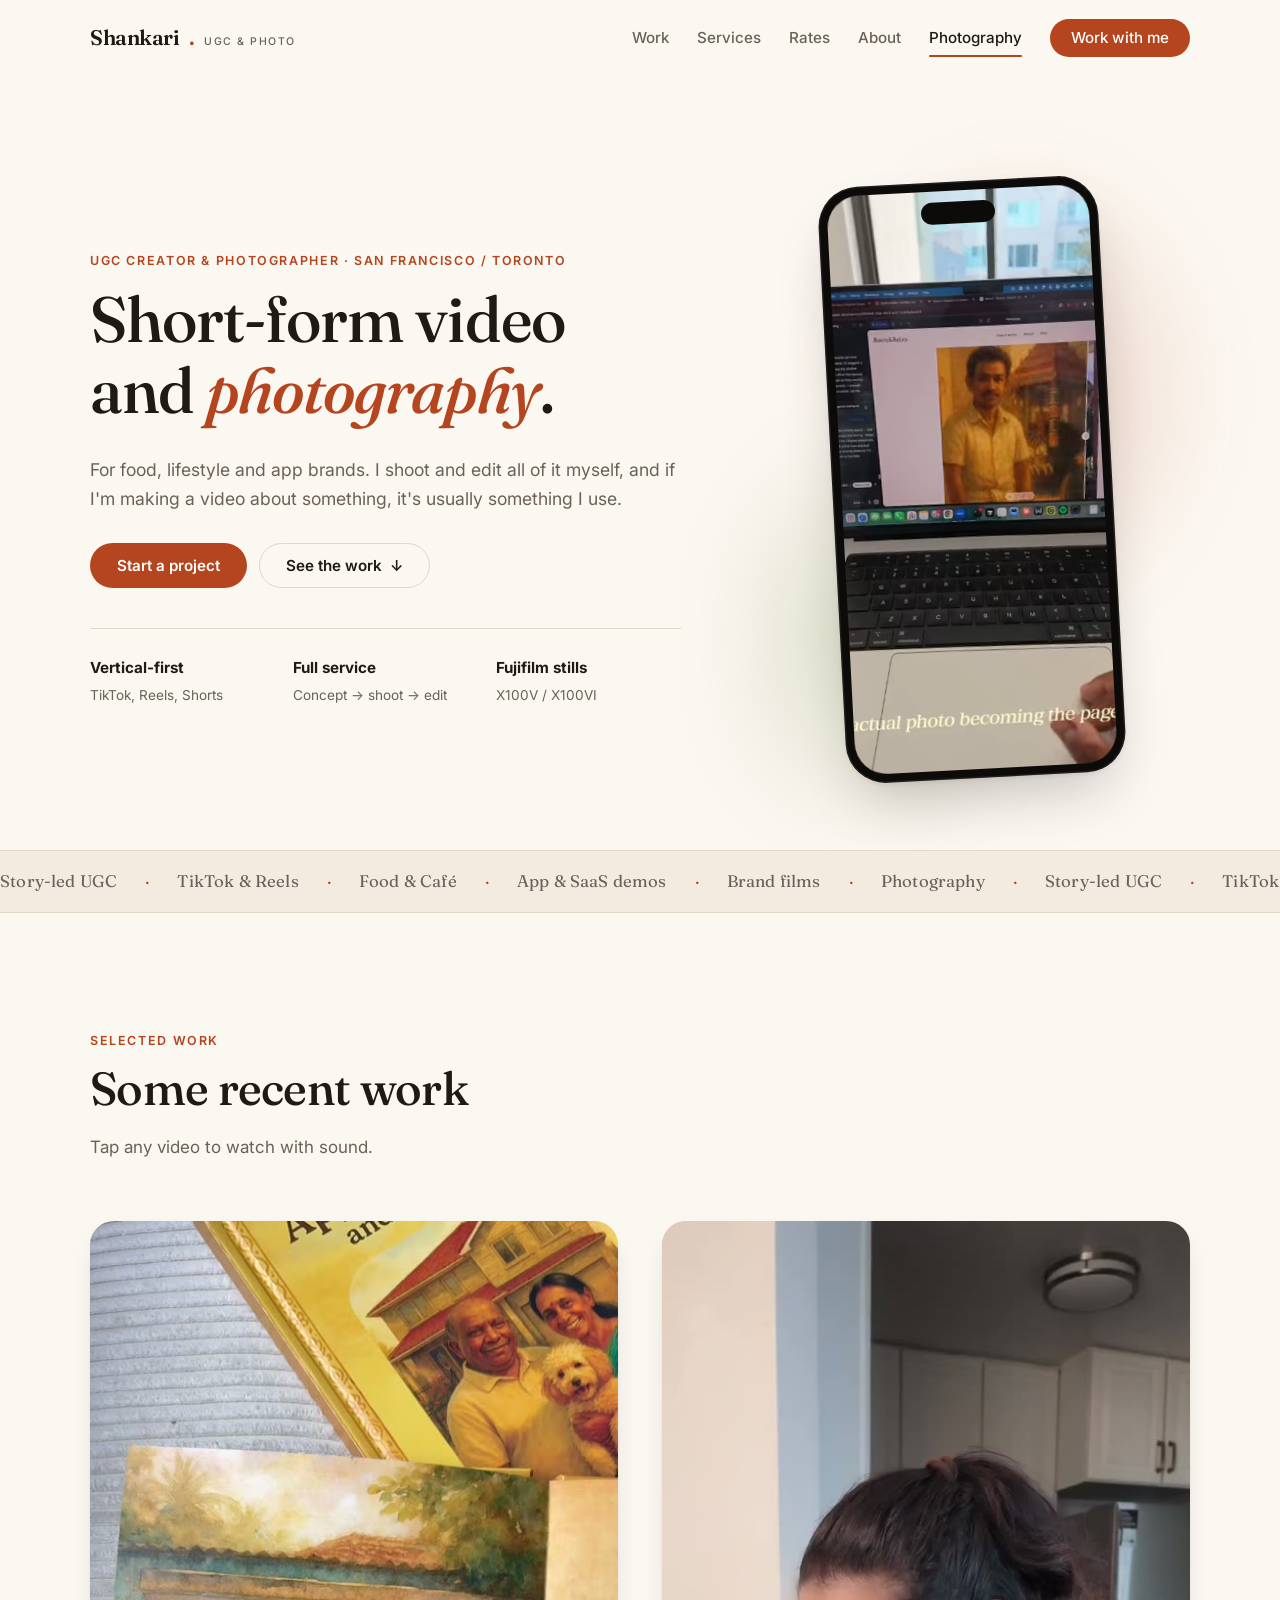
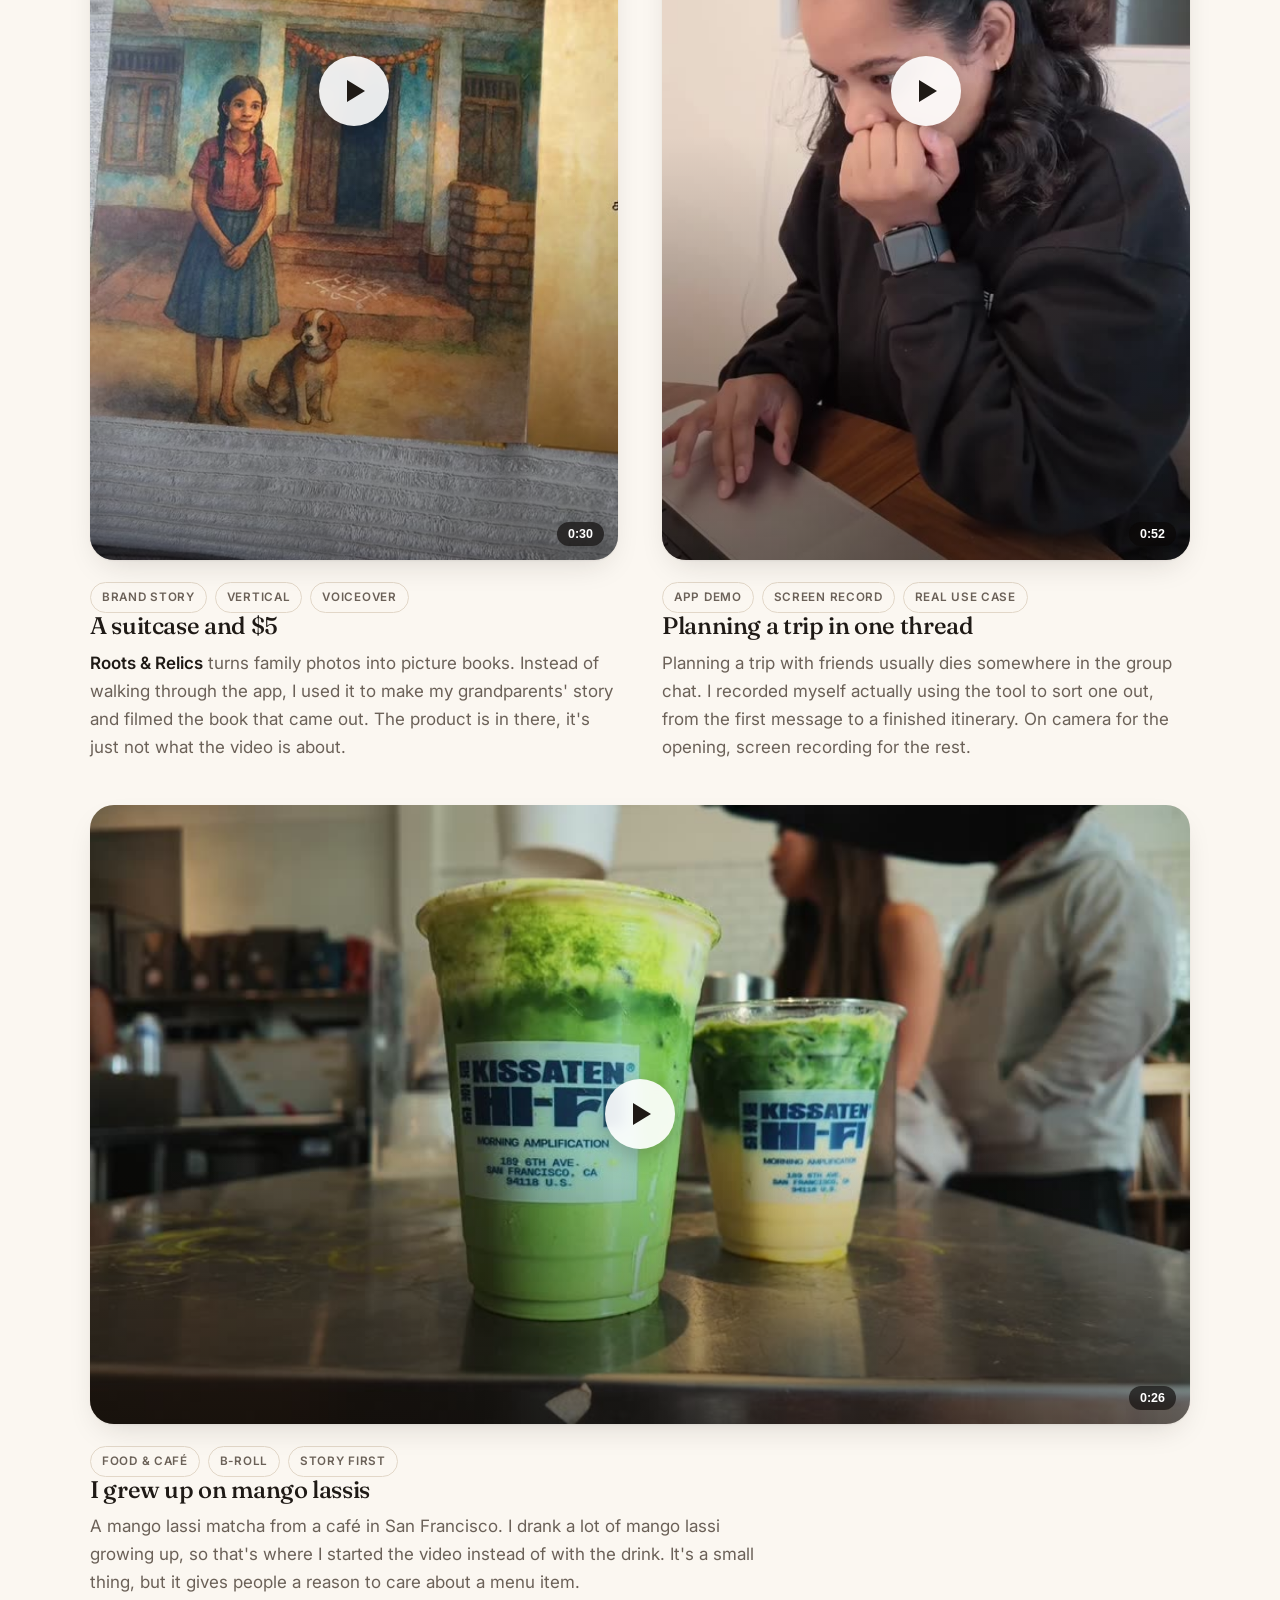
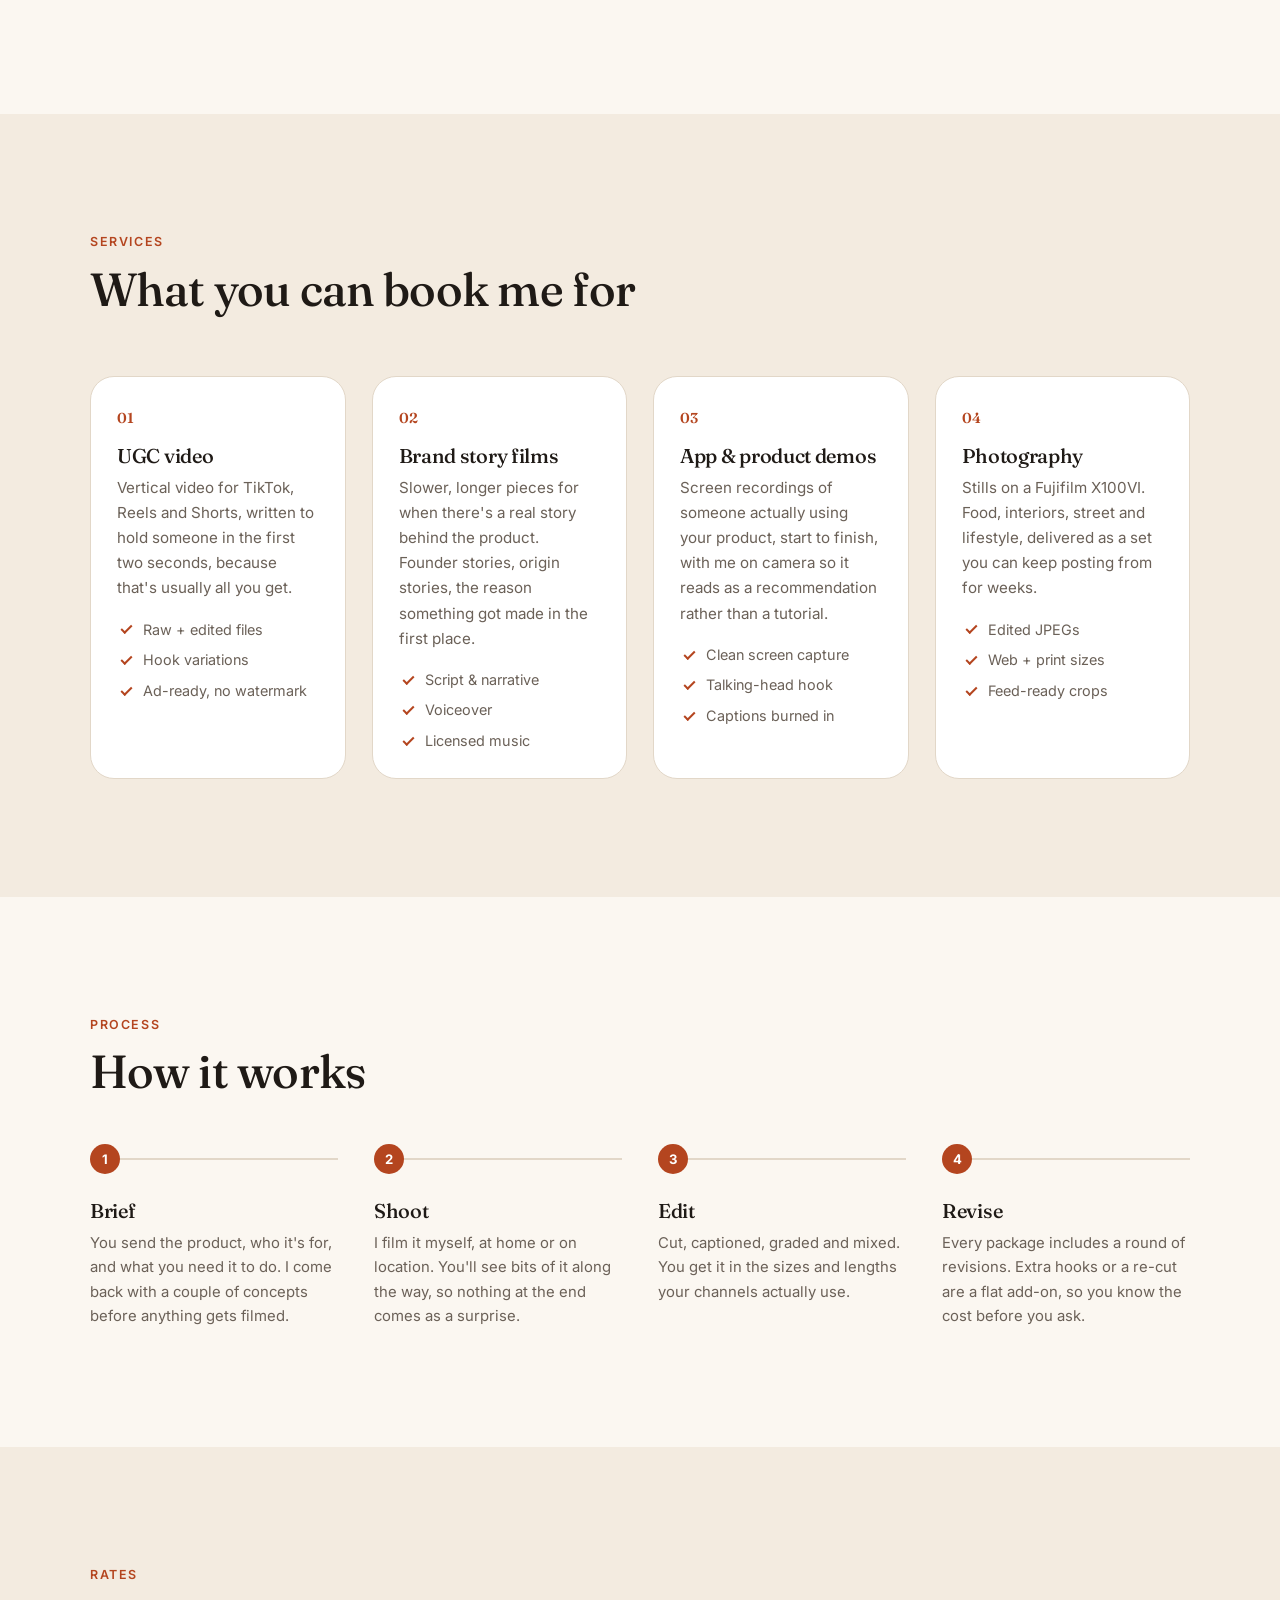
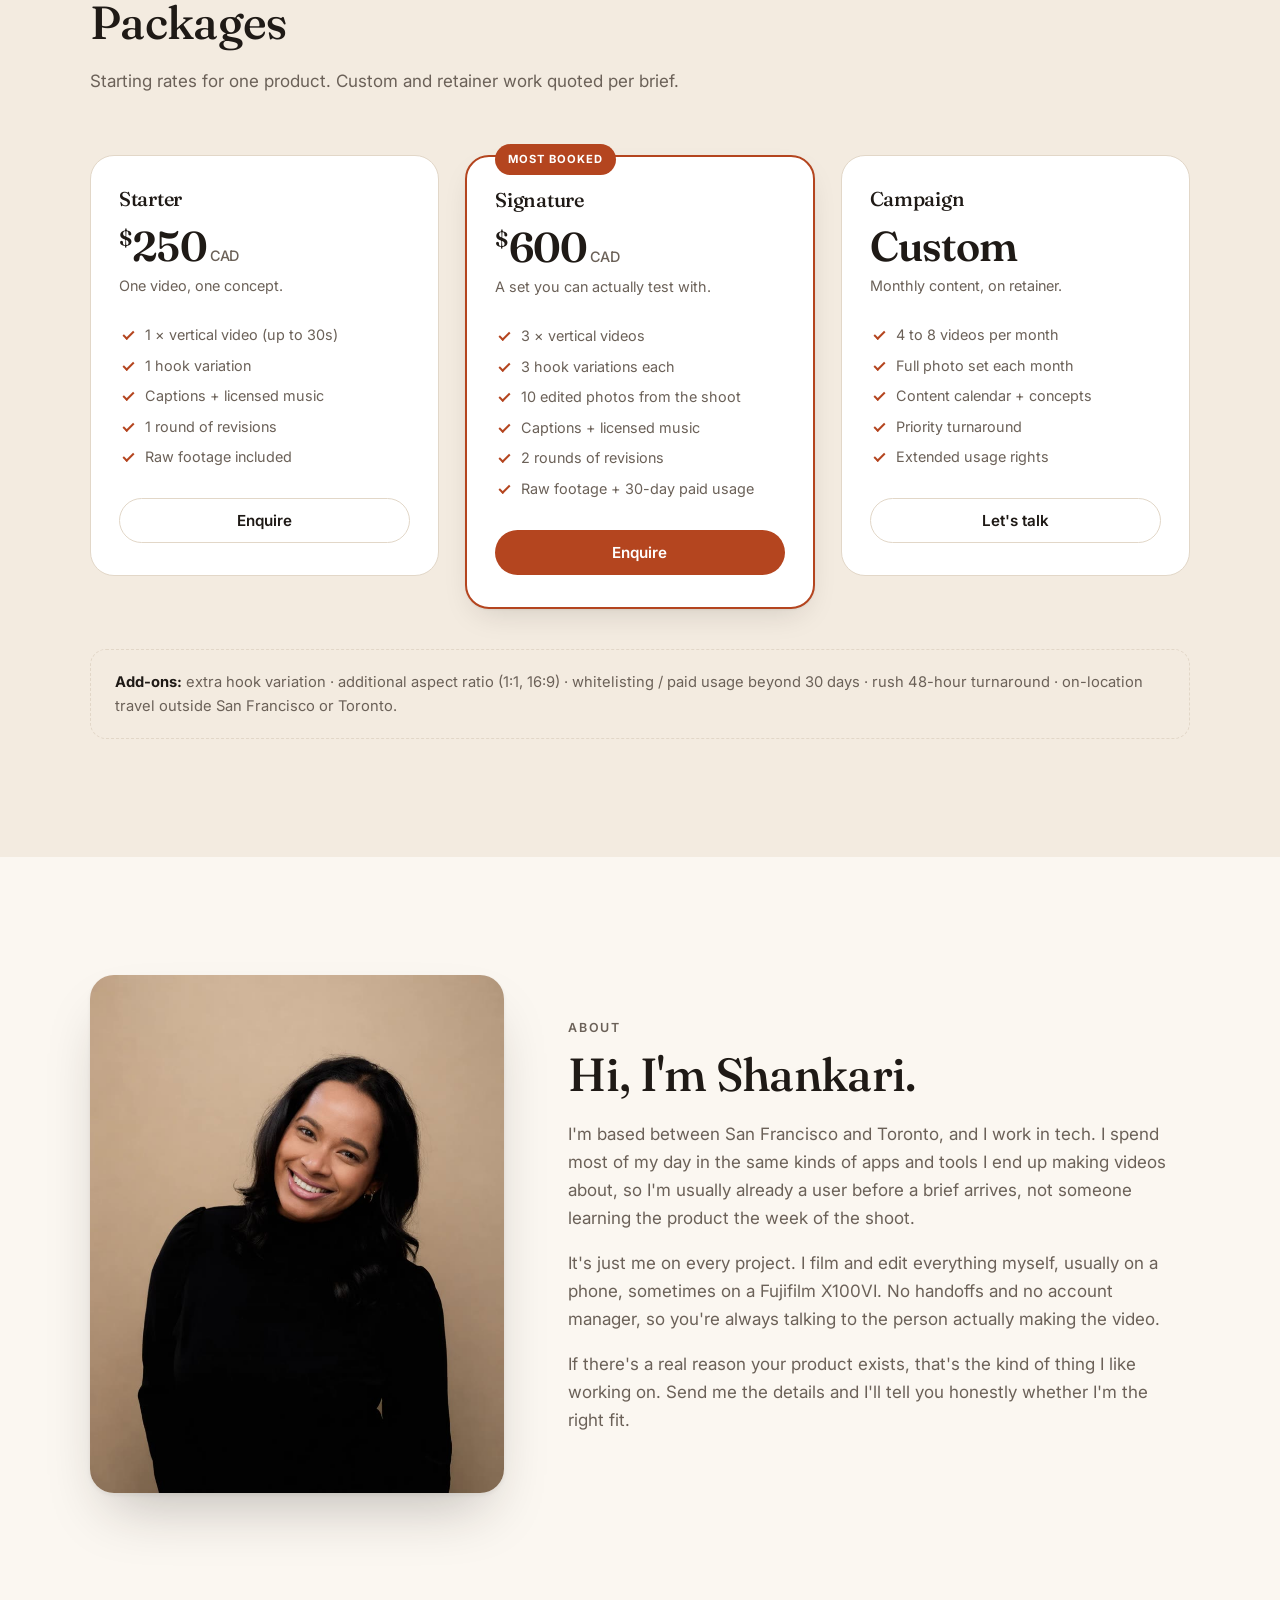
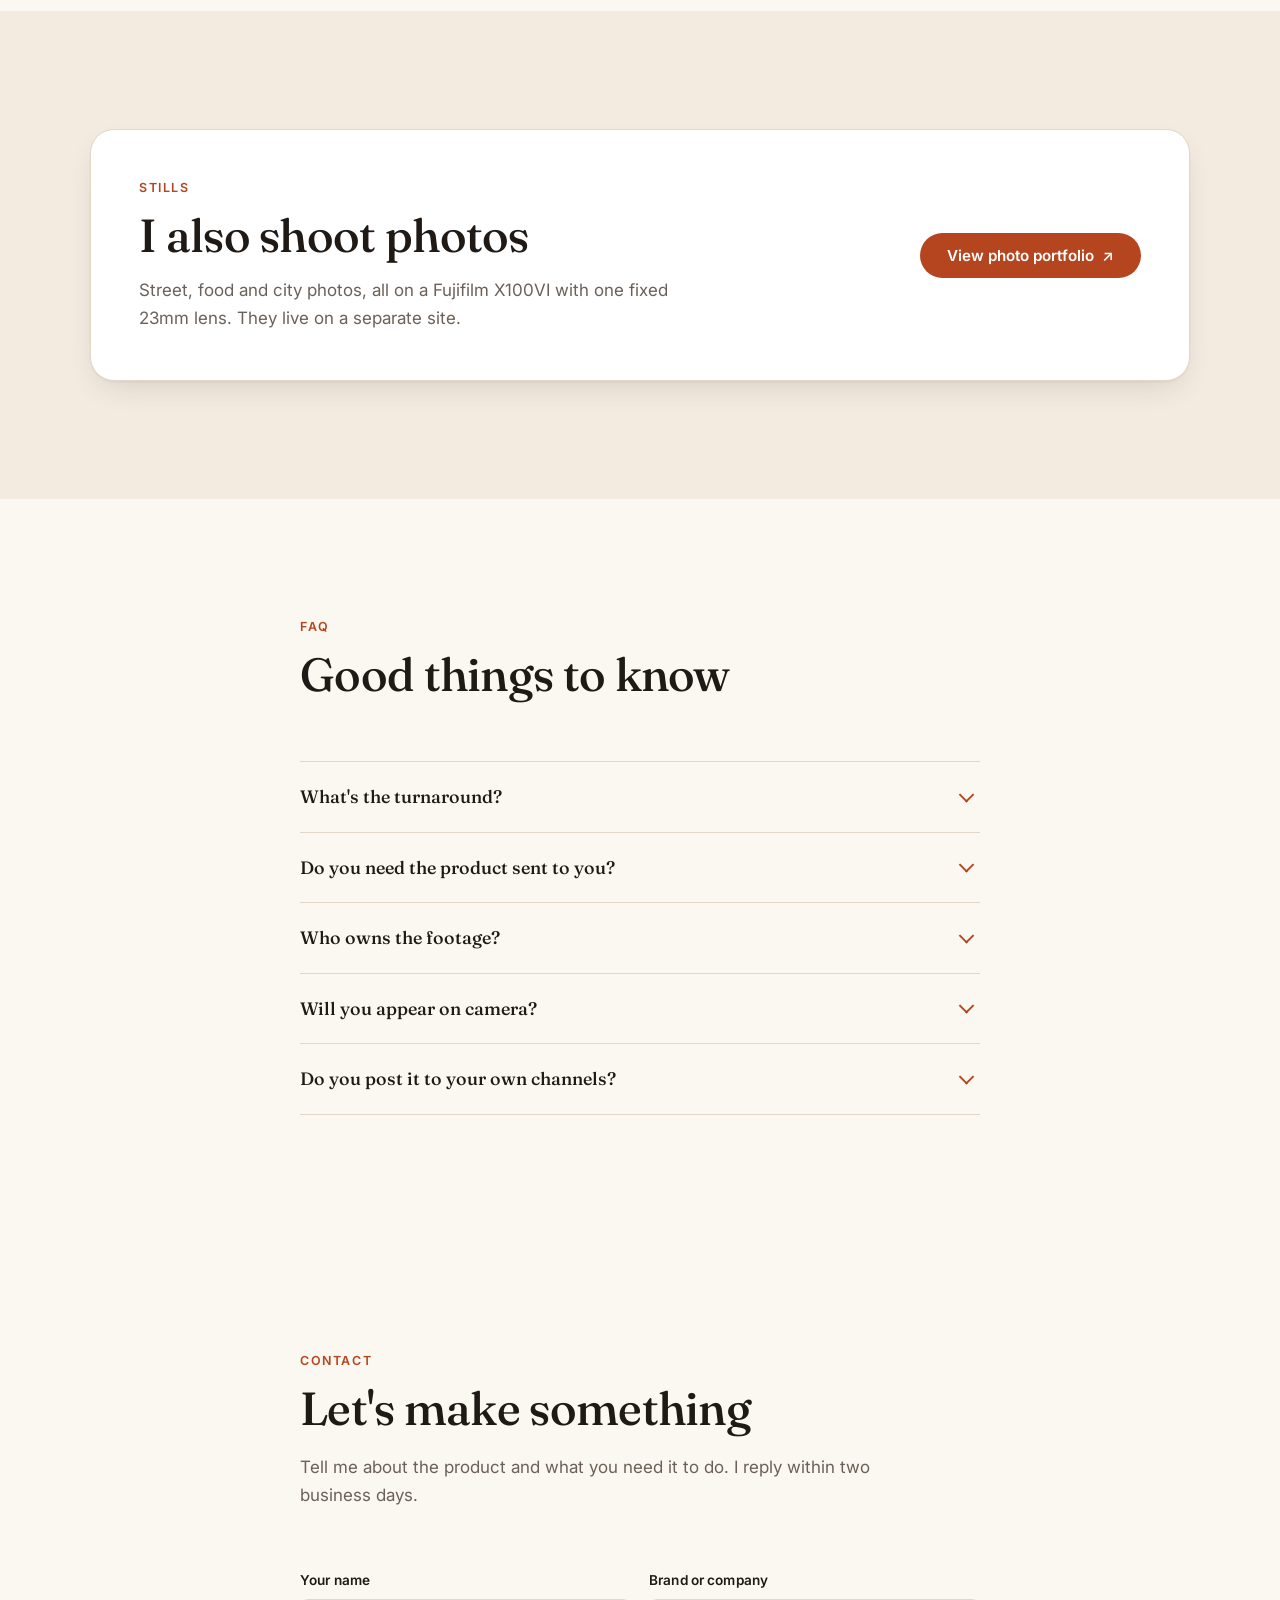
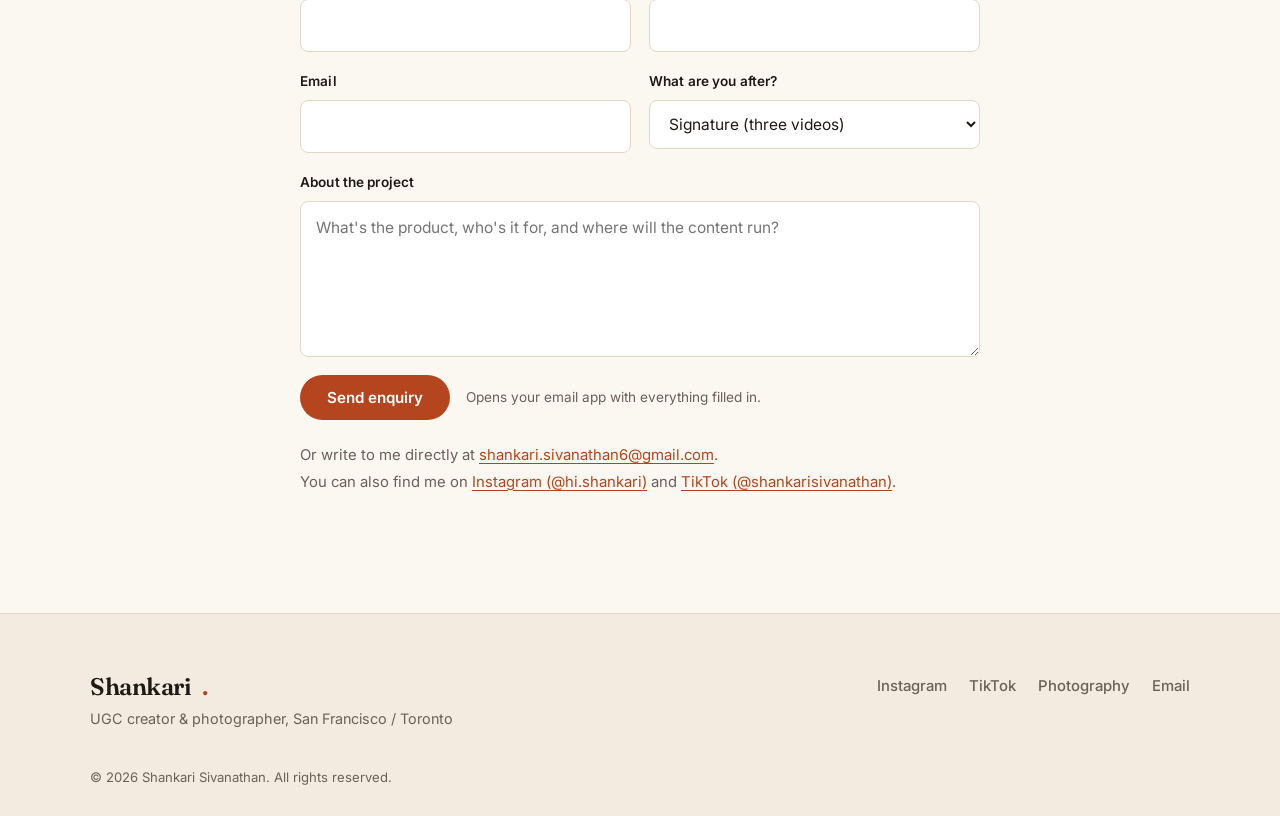
==== commit ba338ce1: "Replace the hero headline with a quieter one "Short-form video and photography." The previous line w" ====
--- a/index.html
+++ b/index.html
@@ -59,11 +59,10 @@
   <div class="wrap hero-grid">
     <div class="hero-copy reveal">
       <p class="eyebrow">UGC Creator &amp; Photographer · San Francisco / Toronto</p>
-      <h1>I make short videos that <em>don't</em> feel like ads.</h1>
+      <h1>Short-form video<br>and <em>photography</em>.</h1>
       <p class="lede">
-        Mostly food and caf&eacute;s, app demos, and slower pieces when there's a story worth
-        telling. I shoot and edit all of it myself, and if I'm making a video about something,
-        it's usually something I already use.
+        For food, lifestyle and app brands. I shoot and edit all of it myself, and if I'm
+        making a video about something, it's usually something I use.
       </p>
       <div class="hero-actions">
         <a class="btn btn-primary" href="#contact">Start a project</a>
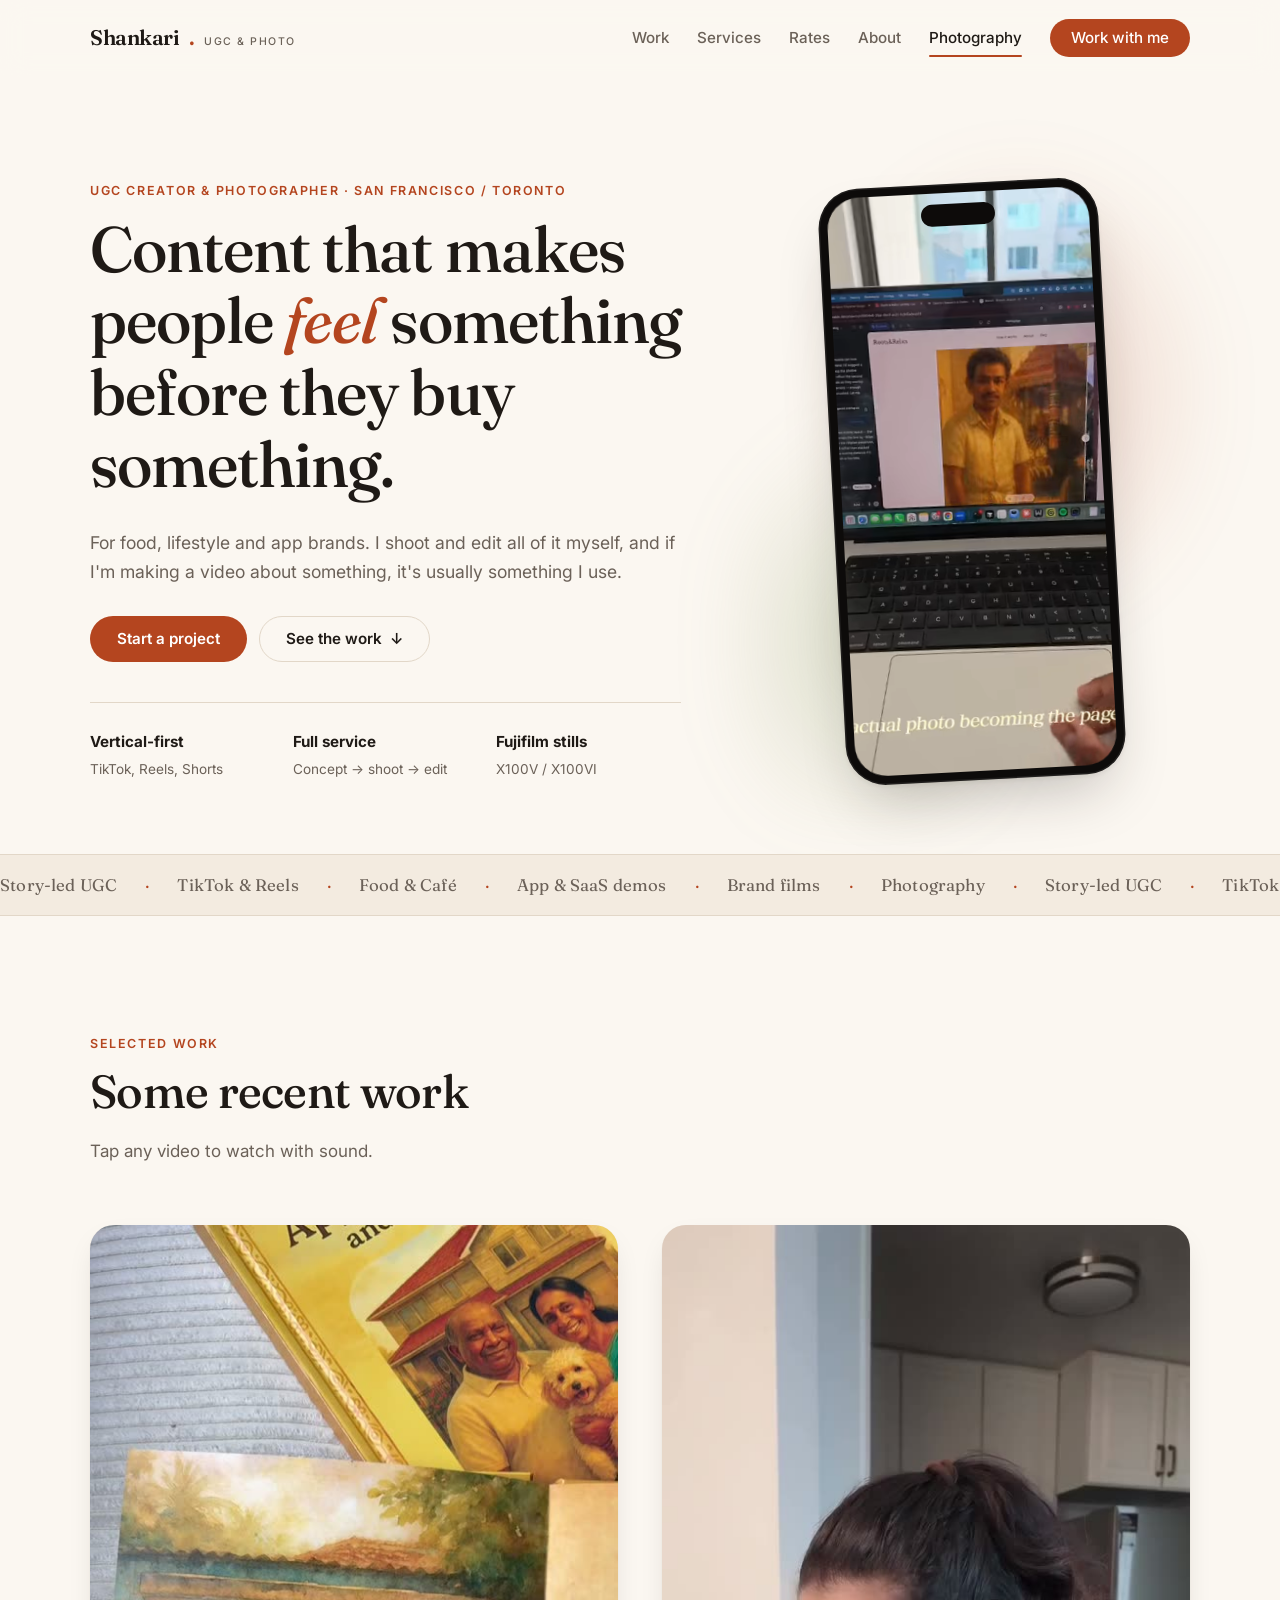
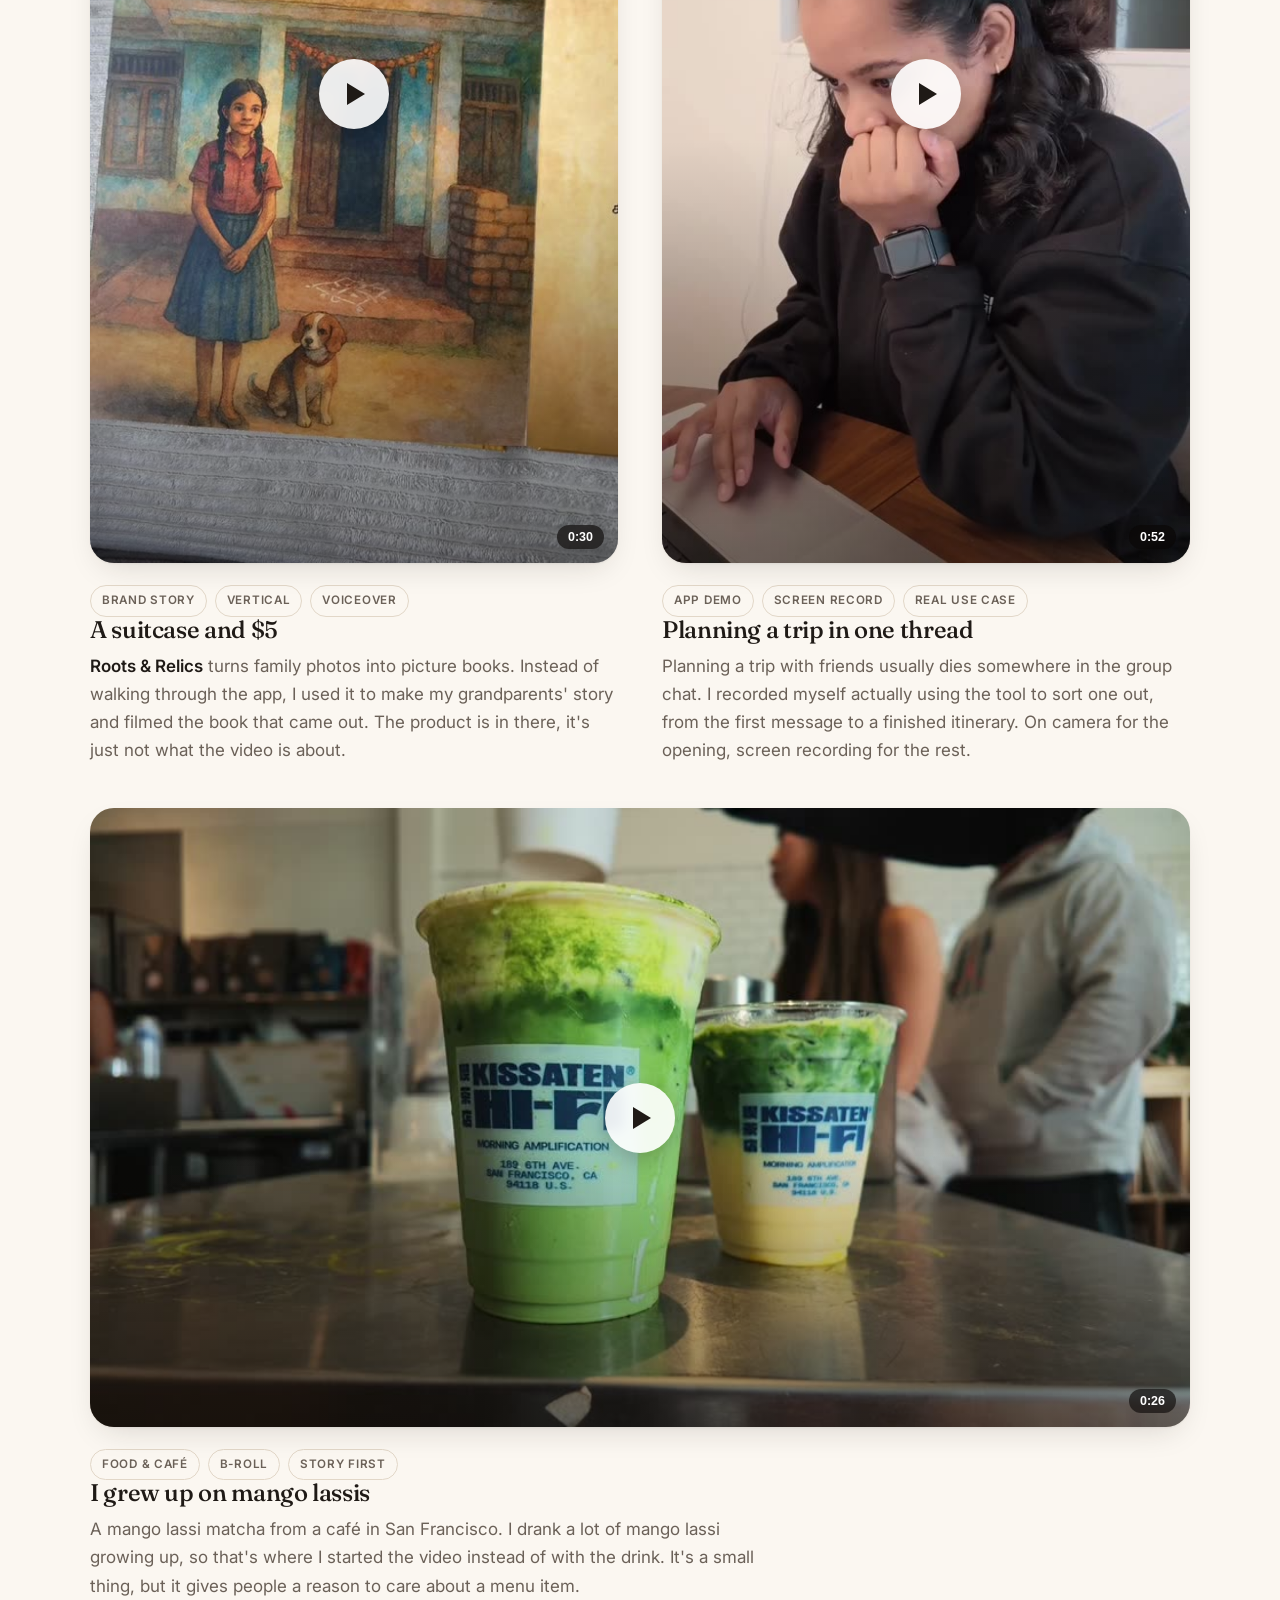
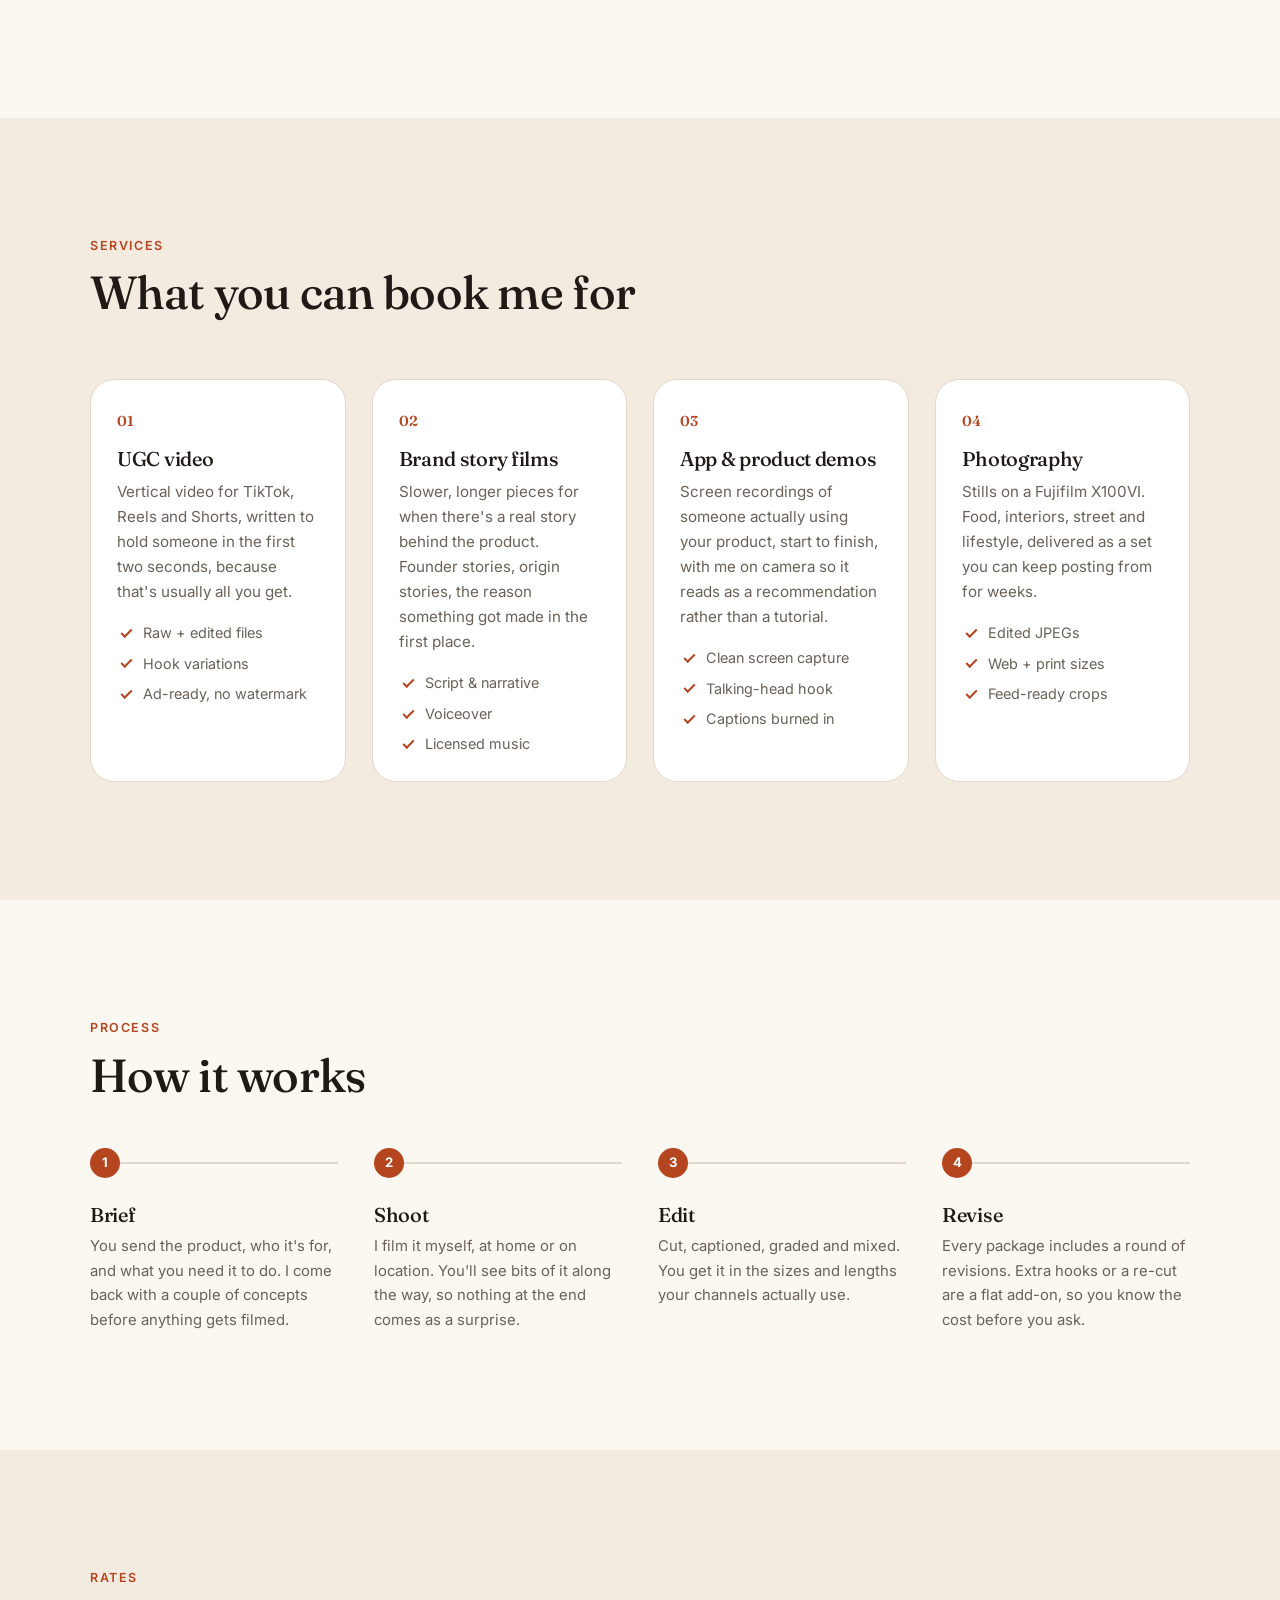
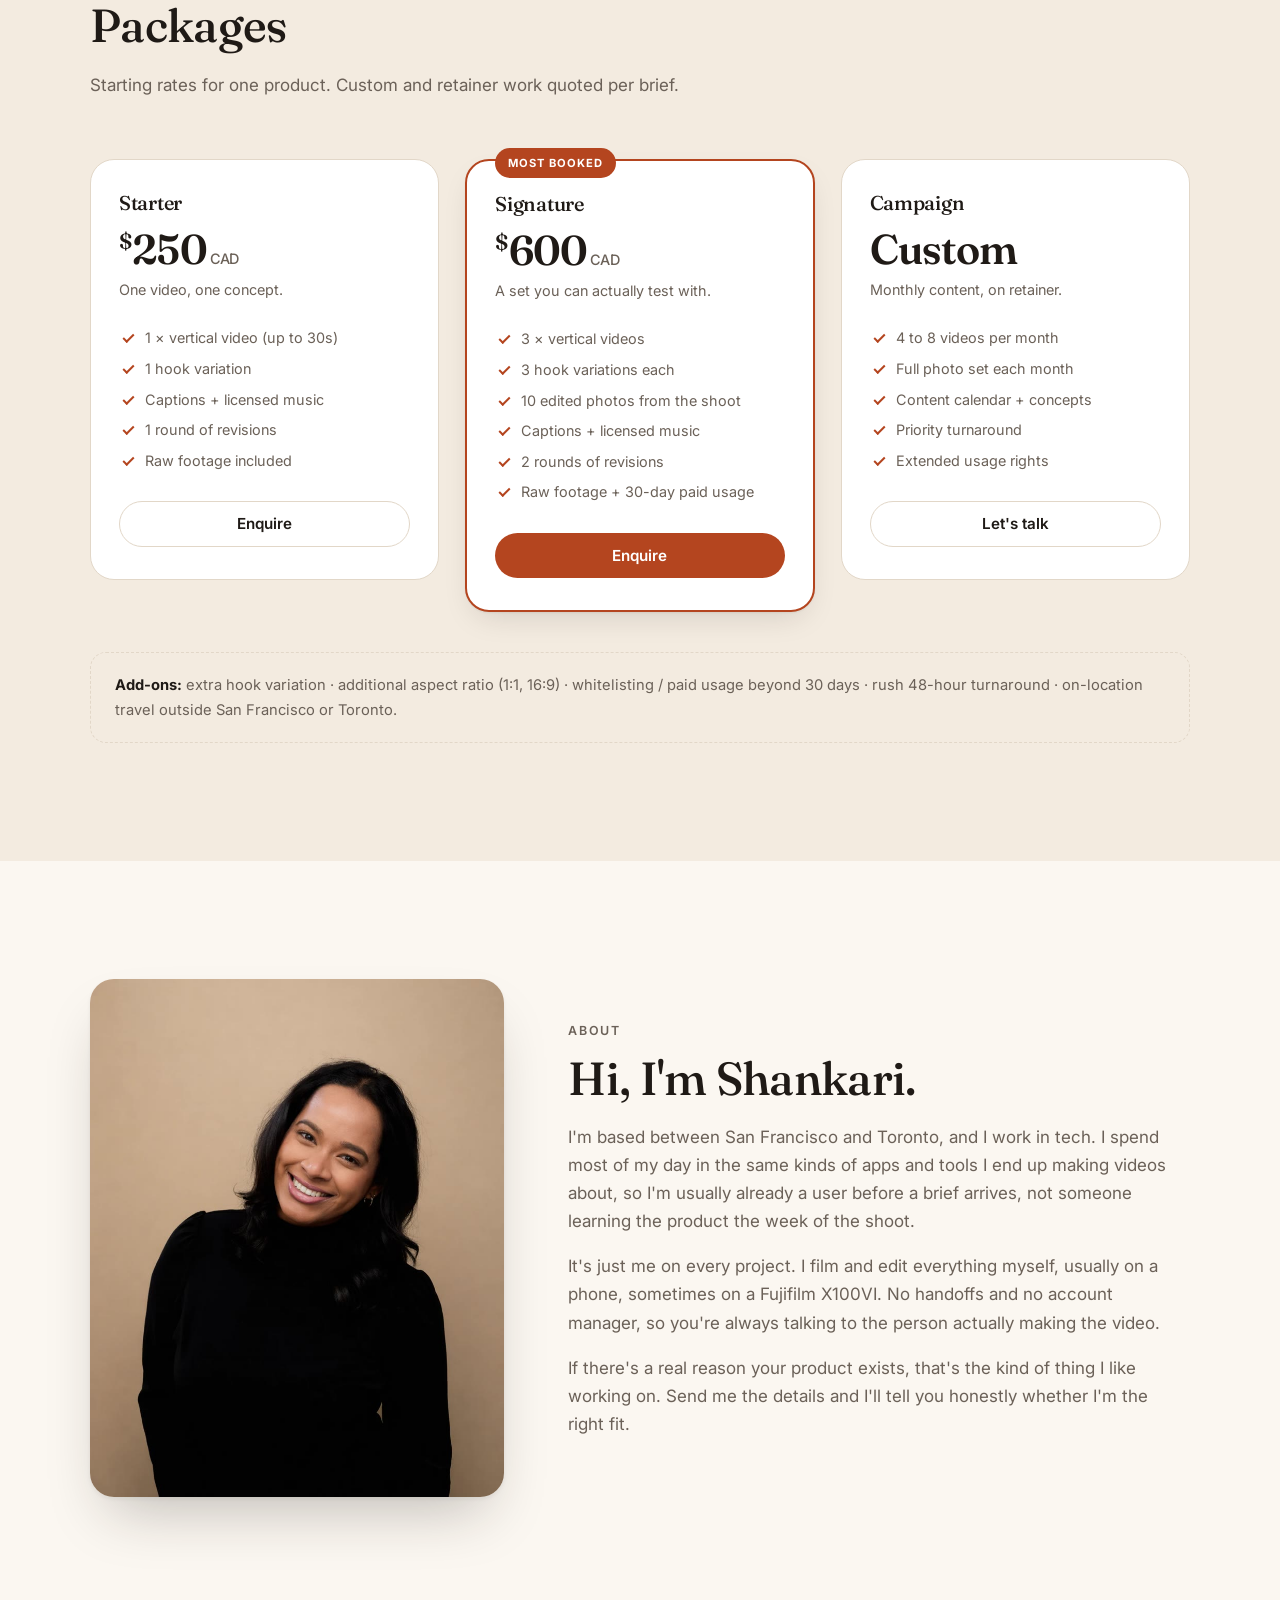
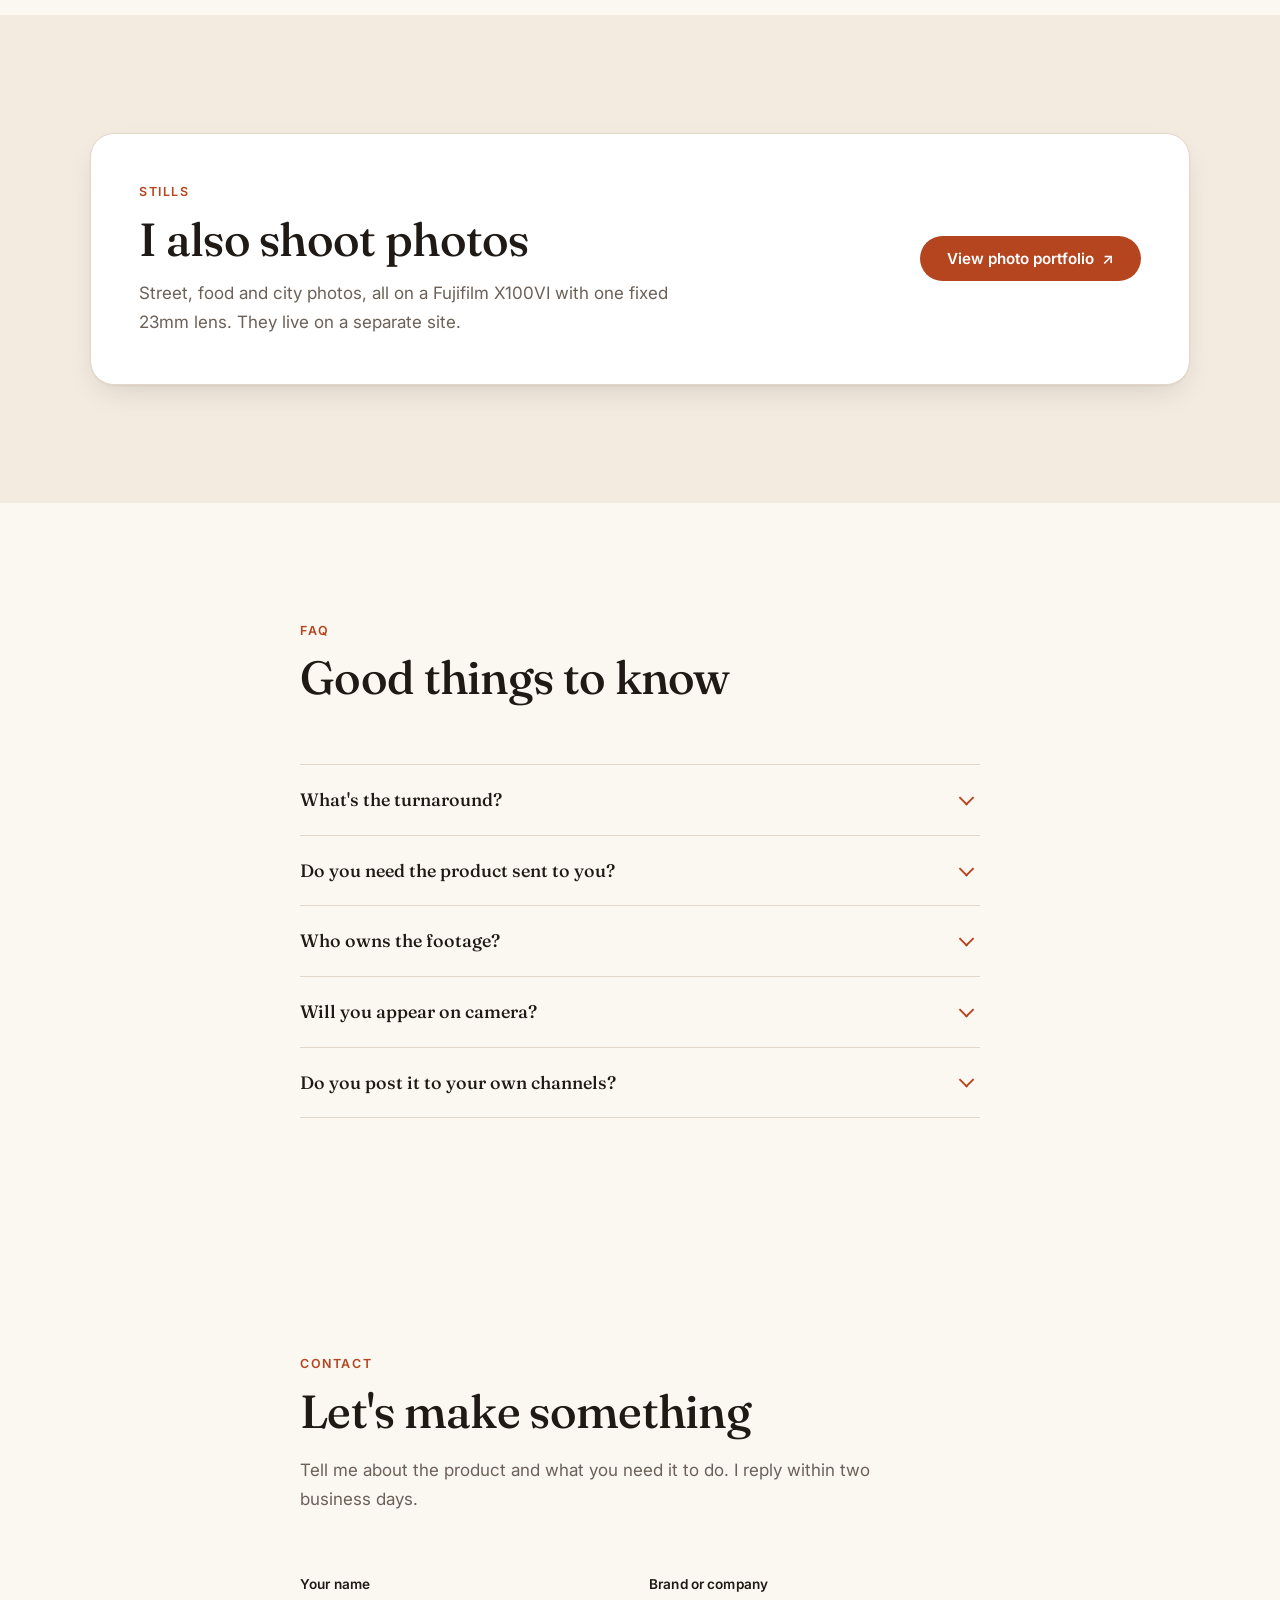
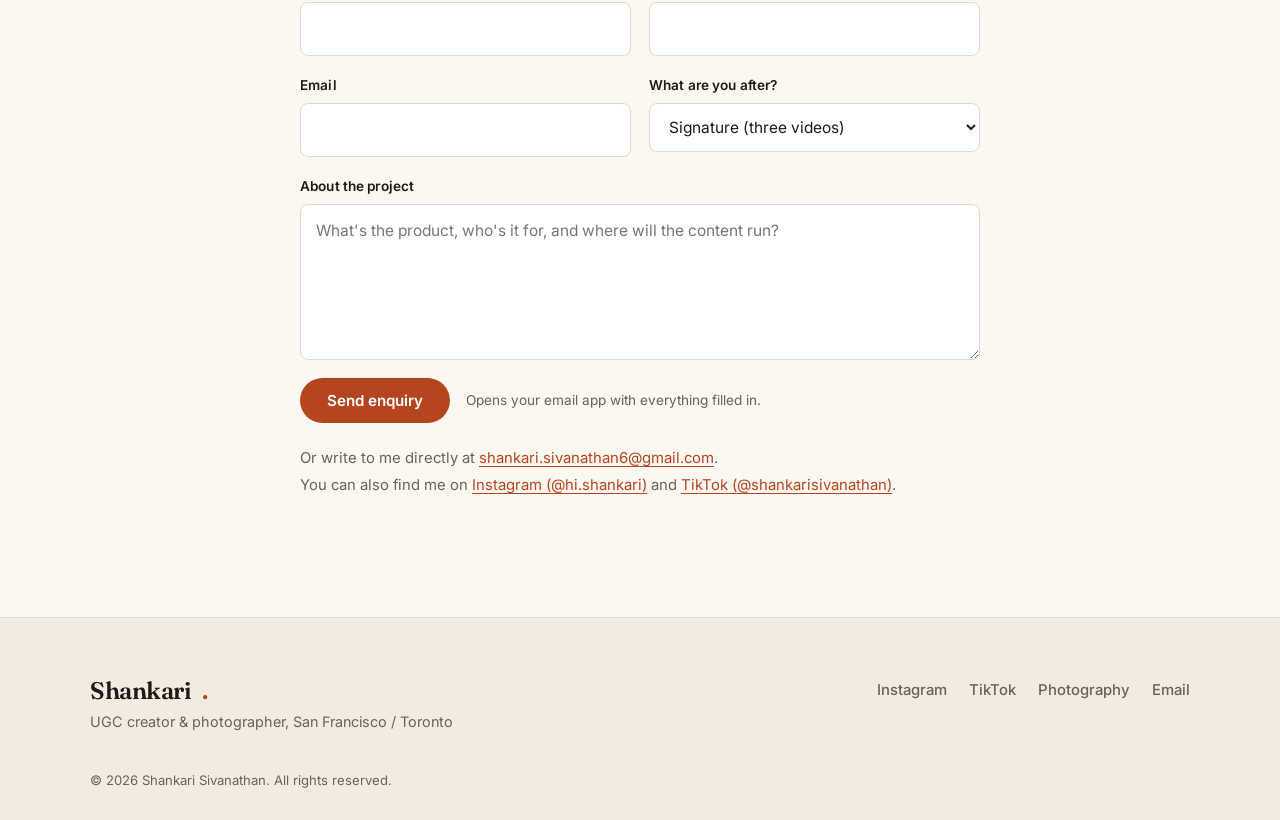
==== commit a4655573: "Restore the original hero headline Back to "Content that makes people feel something before they buy" ====
--- a/index.html
+++ b/index.html
@@ -59,7 +59,7 @@
   <div class="wrap hero-grid">
     <div class="hero-copy reveal">
       <p class="eyebrow">UGC Creator &amp; Photographer · San Francisco / Toronto</p>
-      <h1>Short-form video<br>and <em>photography</em>.</h1>
+      <h1>Content that makes people <em>feel</em> something<br>before they buy something.</h1>
       <p class="lede">
         For food, lifestyle and app brands. I shoot and edit all of it myself, and if I'm
         making a video about something, it's usually something I use.
